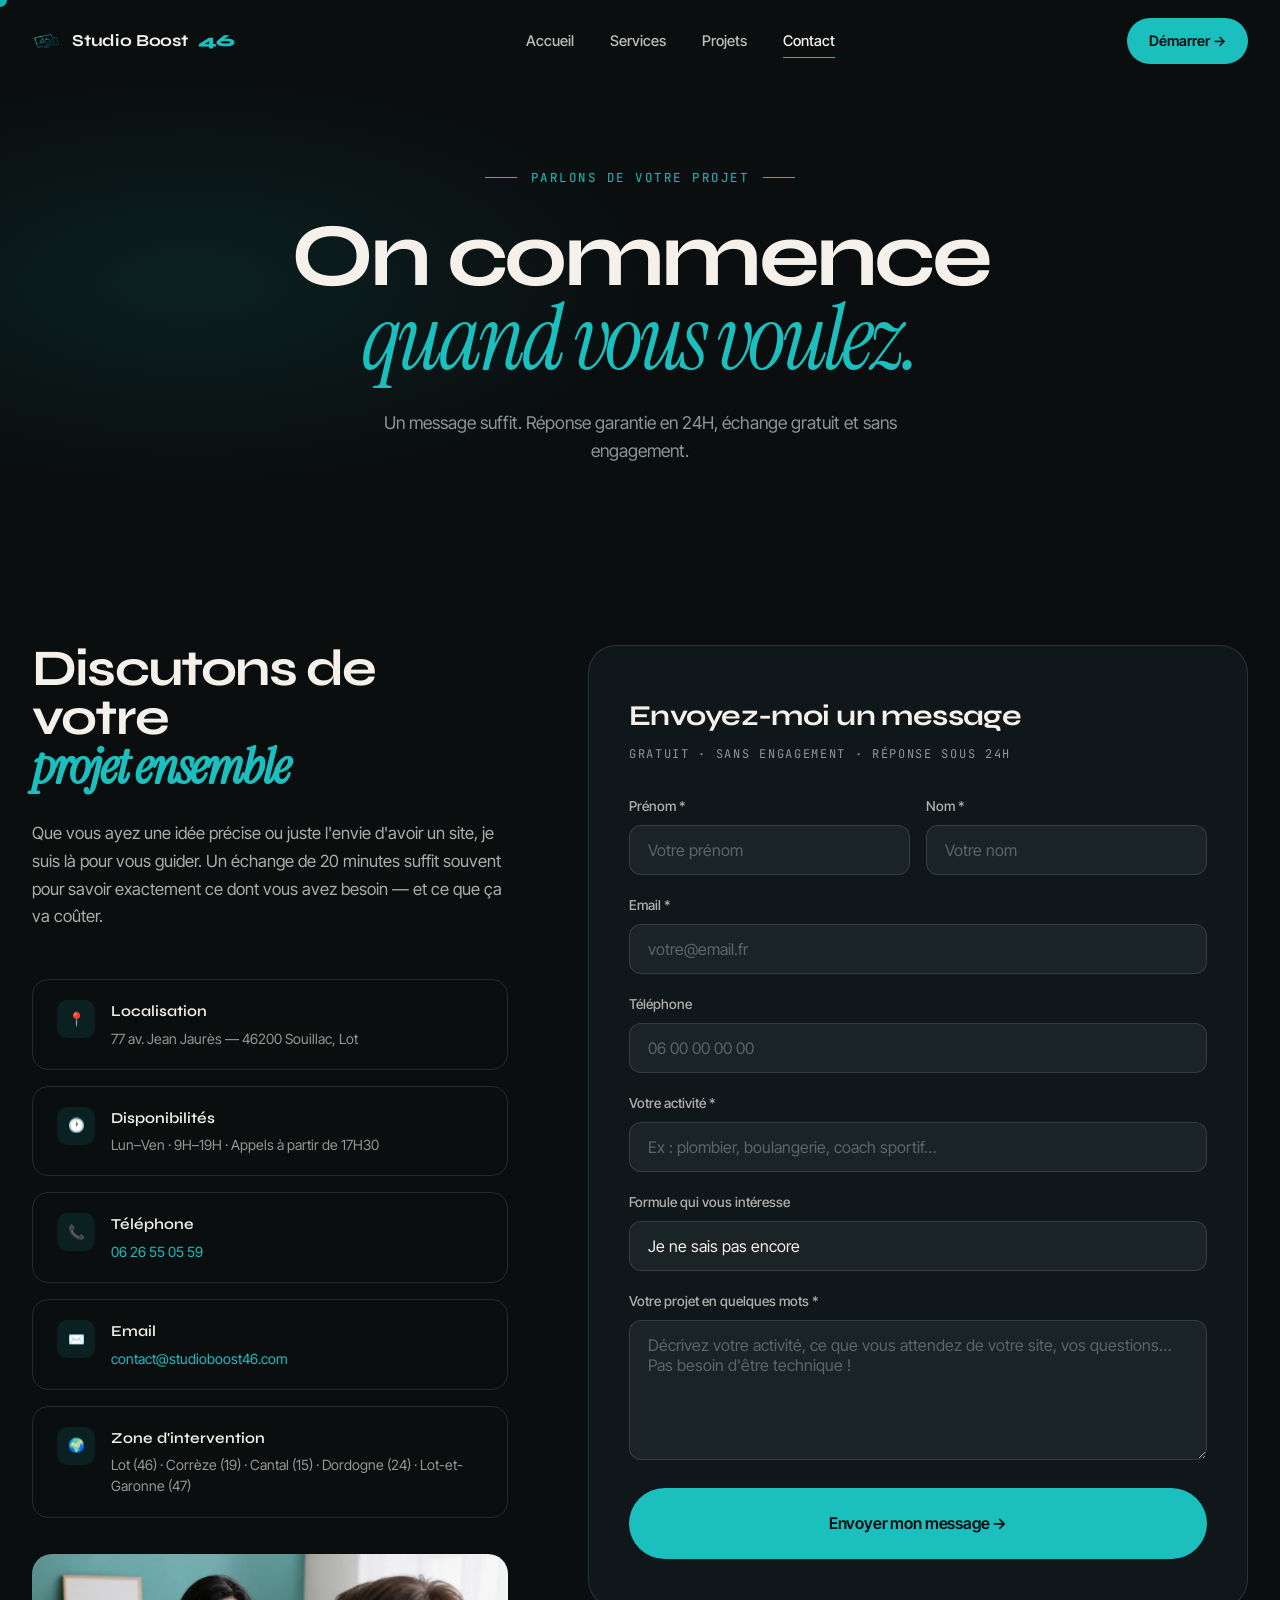
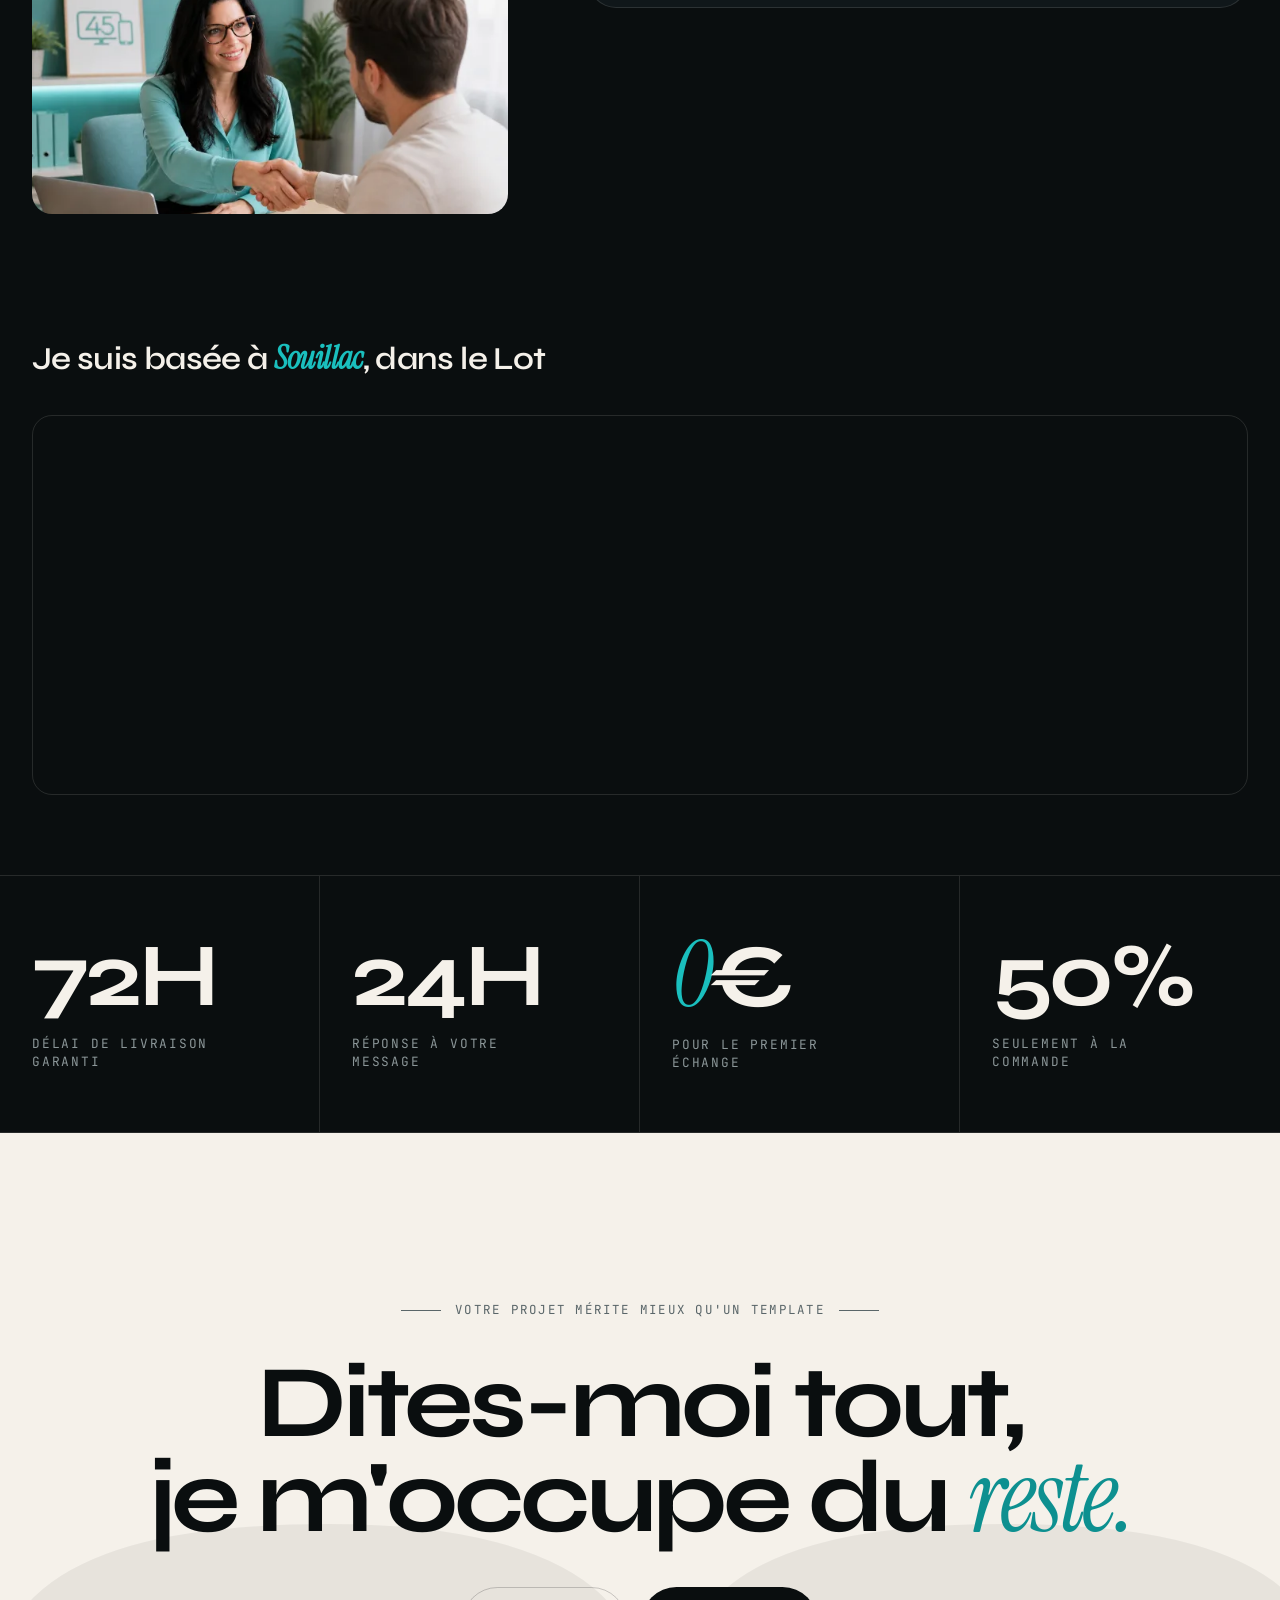
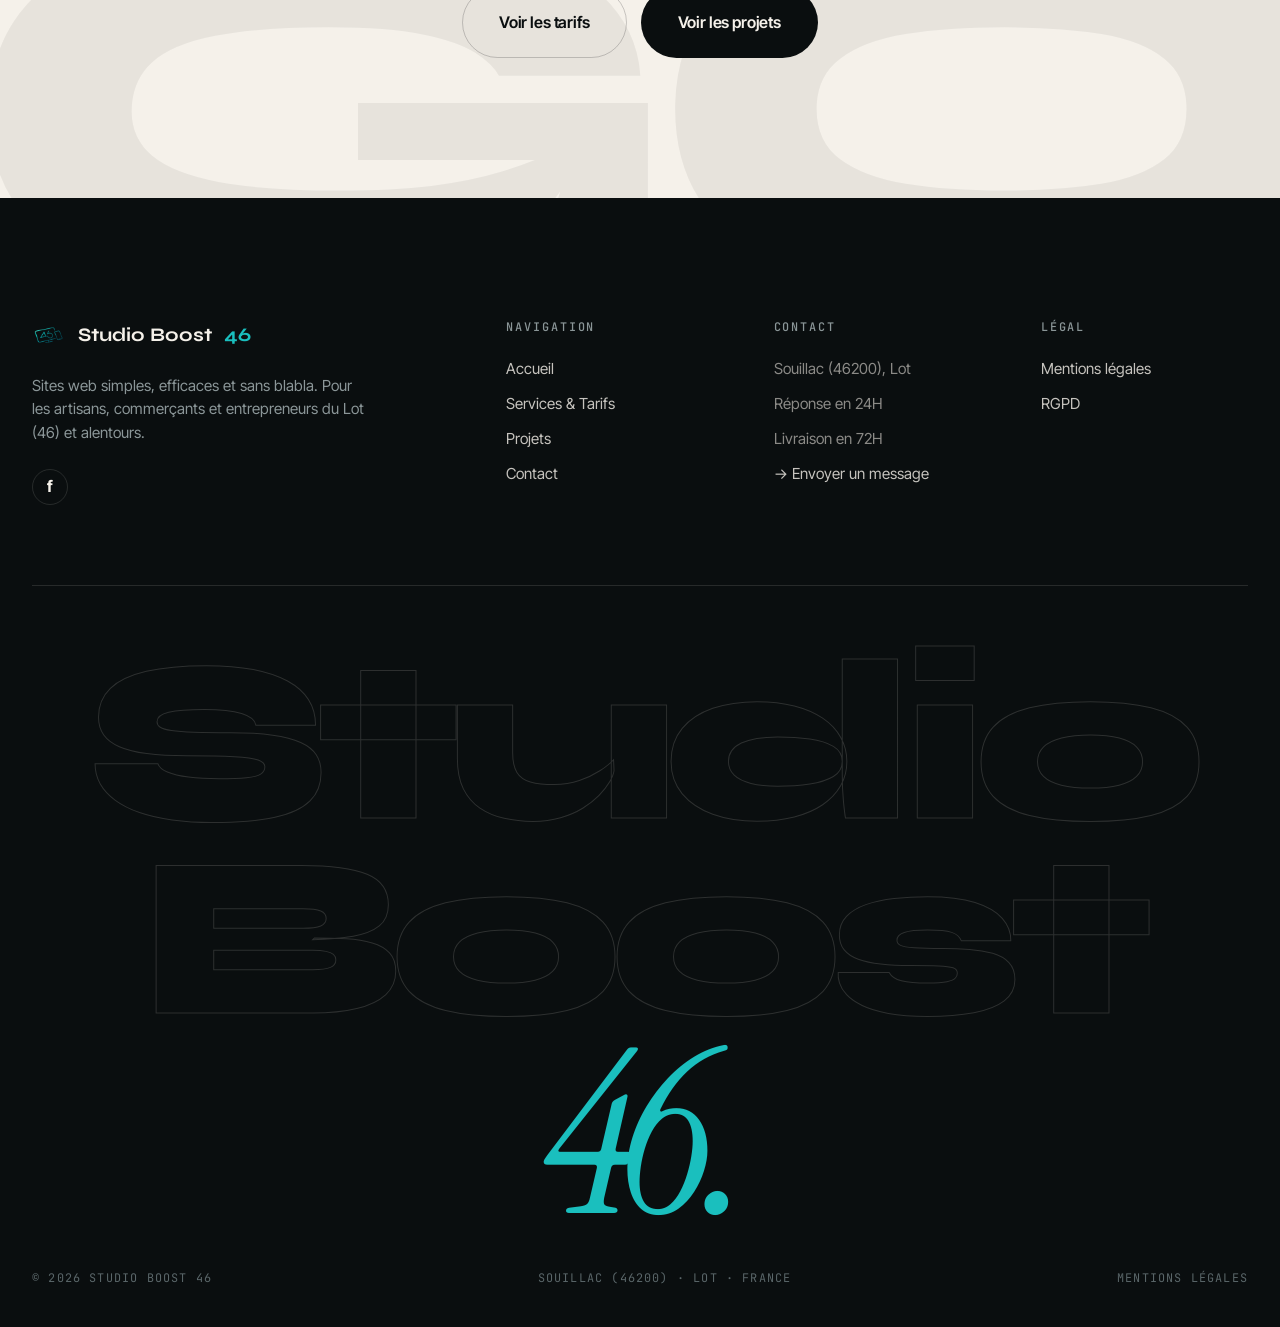
==== contact.html @ 88d9766e "Fix cache CSS : ajout ?v=2 sur toutes les pages Force les navigateurs à recharger le nouveau style.c" ====
<!DOCTYPE html>
<html lang="fr">
<head>
  <meta charset="UTF-8" />
  <meta name="viewport" content="width=device-width, initial-scale=1.0" />
  <meta name="description" content="Contactez Studio Boost 46 pour votre projet de site internet. Basée à Souillac (46), réponse garantie en 24H. Devis gratuit et sans engagement." />
  <title>Contact — Studio Boost 46 | Souillac, Lot</title>
  <link rel="stylesheet" href="style.css?v=2" />
  <link rel="preconnect" href="https://fonts.googleapis.com">
  <link rel="preconnect" href="https://fonts.gstatic.com" crossorigin>
  <link rel="preload" as="style" href="https://fonts.googleapis.com/css2?family=Syne:wght@600;700;800&family=Inter+Tight:wght@400;500;600&family=Instrument+Serif:ital@0;1&family=JetBrains+Mono:wght@400;500&display=swap" onload="this.rel='stylesheet'">
  <noscript><link rel="stylesheet" href="https://fonts.googleapis.com/css2?family=Syne:wght@600;700;800&family=Inter+Tight:wght@400;500;600&family=Instrument+Serif:ital@0;1&family=JetBrains+Mono:wght@400;500&display=swap"></noscript>
  <link rel="icon" href="data:image/svg+xml,<svg xmlns='http://www.w3.org/2000/svg' viewBox='0 0 100 100'><text y='.9em' font-size='90'>⚡</text></svg>" />
</head>
<body>

<div class="cursor" id="cursor"></div>

<!-- NAV -->
<nav class="nav is-scrolled" id="nav">
  <div class="container nav__inner">
    <a href="index.html" class="nav__logo">
      <img src="images/logo.webp" alt="Studio Boost 46" />
      Studio Boost <strong>46</strong>
    </a>
    <ul class="nav__links">
      <li><a href="index.html">Accueil</a></li>
      <li><a href="services.html">Services</a></li>
      <li><a href="projets.html">Projets</a></li>
      <li><a href="contact.html" class="active">Contact</a></li>
    </ul>
    <a href="contact.html" class="nav__cta">Démarrer →</a>
    <button class="nav__burger" aria-label="Ouvrir le menu"><span></span><span></span><span></span></button>
  </div>
</nav>
<nav class="nav__mobile">
  <a href="index.html">Accueil</a>
  <a href="services.html">Services</a>
  <a href="projets.html">Projets</a>
  <a href="contact.html" class="active">Contact</a>
  <a href="contact.html" class="btn btn--primary">Démarrer mon projet →</a>
</nav>

<!-- PAGE HERO -->
<section class="page-hero">
  <div class="page-hero__inner">
    <span class="page-hero__tag">Parlons de votre projet</span>
    <h1>On commence<br><em>quand vous voulez.</em></h1>
    <p>Un message suffit. Réponse garantie en 24H, échange gratuit et sans engagement.</p>
  </div>
</section>

<!-- CONTACT SECTION -->
<section class="contact-section">
  <div class="container">
    <div class="contact-grid">

      <!-- Informations -->
      <div class="contact-info reveal">
        <h2>Discutons de votre<br><em>projet ensemble</em></h2>
        <p class="lead">Que vous ayez une idée précise ou juste l'envie d'avoir un site, je suis là pour vous guider. Un échange de 20 minutes suffit souvent pour savoir exactement ce dont vous avez besoin — et ce que ça va coûter.</p>

        <div class="contact-details">
          <div class="contact-detail">
            <div class="contact-detail-icon">📍</div>
            <div>
              <h4>Localisation</h4>
              <p>77 av. Jean Jaurès — 46200 Souillac, Lot</p>
            </div>
          </div>
          <div class="contact-detail">
            <div class="contact-detail-icon">🕐</div>
            <div>
              <h4>Disponibilités</h4>
              <p>Lun–Ven · 9H–19H · Appels à partir de 17H30</p>
            </div>
          </div>
          <div class="contact-detail">
            <div class="contact-detail-icon">📞</div>
            <div>
              <h4>Téléphone</h4>
              <p><a href="tel:+33626550559">06 26 55 05 59</a></p>
            </div>
          </div>
          <div class="contact-detail">
            <div class="contact-detail-icon">✉️</div>
            <div>
              <h4>Email</h4>
              <p><a href="mailto:contact@studioboost46.com">contact@studioboost46.com</a></p>
            </div>
          </div>
          <div class="contact-detail">
            <div class="contact-detail-icon">🌍</div>
            <div>
              <h4>Zone d'intervention</h4>
              <p>Lot (46) · Corrèze (19) · Cantal (15) · Dordogne (24) · Lot-et-Garonne (47)</p>
            </div>
          </div>
        </div>

        <div class="contact-img">
          <img src="images/client.webp" alt="Barbara Benoît — Studio Boost 46" loading="lazy" width="600" height="260" />
        </div>
      </div>

      <!-- Formulaire -->
      <div class="reveal reveal-d2">
        <div class="contact-form-card">
          <h3>Envoyez-moi un message</h3>
          <p class="sub">Gratuit · Sans engagement · Réponse sous 24H</p>

          <form class="contact-form" novalidate>
            <div class="form-row">
              <div class="form-group">
                <label for="prenom">Prénom *</label>
                <input type="text" id="prenom" name="prenom" placeholder="Votre prénom" required />
              </div>
              <div class="form-group">
                <label for="nom">Nom *</label>
                <input type="text" id="nom" name="nom" placeholder="Votre nom" required />
              </div>
            </div>

            <div class="form-group">
              <label for="email">Email *</label>
              <input type="email" id="email" name="email" placeholder="votre@email.fr" required />
            </div>

            <div class="form-group">
              <label for="telephone">Téléphone</label>
              <input type="tel" id="telephone" name="telephone" placeholder="06 00 00 00 00" />
            </div>

            <div class="form-group">
              <label for="activite">Votre activité *</label>
              <input type="text" id="activite" name="activite" placeholder="Ex : plombier, boulangerie, coach sportif…" required />
            </div>

            <div class="form-group">
              <label for="formule">Formule qui vous intéresse</label>
              <select id="formule" name="formule">
                <option value="">Je ne sais pas encore</option>
                <option value="essentiel">Formule Essentiel — 290€ (1 page)</option>
                <option value="pro">Formule Pro — 590€ (4-5 pages)</option>
                <option value="pro-plus">Formule Pro+ — 890€ (Pro + blog ou boutique)</option>
                <option value="conseil">J'ai besoin de conseils pour choisir</option>
              </select>
            </div>

            <div class="form-group">
              <label for="message">Votre projet en quelques mots *</label>
              <textarea id="message" name="message" placeholder="Décrivez votre activité, ce que vous attendez de votre site, vos questions… Pas besoin d'être technique !" required></textarea>
            </div>

            <button type="submit" class="btn btn--primary btn--lg form-submit">Envoyer mon message →</button>
            <div class="form-success">✅ Message bien reçu ! Je vous réponds dans les 24H. À très vite !</div>
          </form>
        </div>
      </div>

    </div>
  </div>
</section>

<!-- MAP -->
<section class="map-section">
  <div class="container">
    <h3 class="reveal">Je suis basée à <em>Souillac</em>, dans le Lot</h3>
    <div class="map-wrap reveal reveal-d2">
      <iframe
        src="https://maps.google.com/maps?q=Souillac,46200,Lot,France&output=embed&z=13"
        title="Studio Boost 46 — Souillac, Lot"
        allowfullscreen
        loading="lazy"
        referrerpolicy="no-referrer-when-downgrade">
      </iframe>
    </div>
  </div>
</section>

<!-- STATS RASSURANCE -->
<div class="stats reveal">
  <div class="stat">
    <div class="stat__num">72<span class="unit">H</span></div>
    <div class="stat__label">Délai de livraison garanti</div>
  </div>
  <div class="stat">
    <div class="stat__num">24<span class="unit">H</span></div>
    <div class="stat__label">Réponse à votre message</div>
  </div>
  <div class="stat">
    <div class="stat__num"><em>0</em><span class="unit">€</span></div>
    <div class="stat__label">Pour le premier échange</div>
  </div>
  <div class="stat">
    <div class="stat__num">50<span class="unit">%</span></div>
    <div class="stat__label">Seulement à la commande</div>
  </div>
</div>

<!-- CTA -->
<section class="cta-banner">
  <div class="cta-banner__bgtext">GO</div>
  <div class="container cta-banner__inner">
    <span class="cta-banner__tag reveal">Votre projet mérite mieux qu'un template</span>
    <h2 class="reveal reveal-d2">Dites-moi tout,<br>je m'occupe du <em>reste.</em></h2>
    <div class="cta-banner__actions reveal reveal-d3">
      <a href="services.html" class="btn btn--ghost-ink btn--lg">Voir les tarifs</a>
      <a href="projets.html" class="btn btn--ink btn--lg">Voir les projets</a>
    </div>
  </div>
</section>

<!-- FOOTER -->
<footer class="footer">
  <div class="container">
    <div class="footer__grid">
      <div class="footer__brand">
        <div class="logo"><img src="images/logo.webp" alt="">Studio Boost <strong>46</strong></div>
        <p>Sites web simples, efficaces et sans blabla. Pour les artisans, commerçants et entrepreneurs du Lot (46) et alentours.</p>
        <div class="footer__social">
          <a href="https://www.facebook.com/share/1CuA4sLjBP/?mibextid=wwXIfr" aria-label="Facebook" target="_blank" rel="noopener">f</a>
        </div>
      </div>
      <div class="footer__col">
        <h5>Navigation</h5>
        <ul>
          <li><a href="index.html">Accueil</a></li>
          <li><a href="services.html">Services &amp; Tarifs</a></li>
          <li><a href="projets.html">Projets</a></li>
          <li><a href="contact.html">Contact</a></li>
        </ul>
      </div>
      <div class="footer__col">
        <h5>Contact</h5>
        <ul>
          <li>Souillac (46200), Lot</li>
          <li>Réponse en 24H</li>
          <li>Livraison en 72H</li>
          <li><a href="contact.html">→ Envoyer un message</a></li>
        </ul>
      </div>
      <div class="footer__col">
        <h5>Légal</h5>
        <ul>
          <li><a href="mentions-legales.html">Mentions légales</a></li>
          <li><a href="mentions-legales.html">RGPD</a></li>
        </ul>
      </div>
    </div>
    <div class="footer__giant">Studio Boost <em>46.</em></div>
    <div class="footer__bottom">
      <span>© 2026 Studio Boost 46</span>
      <span>Souillac (46200) · Lot · France</span>
      <span><a href="mentions-legales.html">Mentions légales</a></span>
    </div>
  </div>
</footer>

<script src="script.js"></script>
</body>
</html>
---- style.css ----
/* ================================================
   STUDIO BOOST 46 — Design System 2026
   ================================================ */

:root {
  --ink:        #0A0E0F;
  --ink-2:      #10171A;
  --ink-3:      #1A2326;
  --cream:      #F5F1EA;
  --cream-2:    #EDE6D8;
  --line:       #22302F;
  --line-light: rgba(245,241,234,.12);
  --teal:       #1ABFBE;
  --teal-light: #5BE5E3;
  --teal-dark:  #0D9090;
  --muted:      #8B9698;
  --muted-2:    #5A6669;
  --font-display: 'Syne', sans-serif;
  --font-body:    'Inter Tight', sans-serif;
  --font-serif:   'Instrument Serif', serif;
  --font-mono:    'JetBrains Mono', monospace;
  --ease:     cubic-bezier(.4,0,.2,1);
  --ease-out: cubic-bezier(.2,.7,.2,1);
}

/* ===== RESET ===== */
*, *::before, *::after { box-sizing: border-box; margin: 0; padding: 0; }
html { scroll-behavior: smooth; }
html, body {
  background: var(--ink);
  color: var(--cream);
  font-family: var(--font-body);
  -webkit-font-smoothing: antialiased;
  overflow-x: hidden;
}
body { font-size: 16px; line-height: 1.55; }
img { display: block; max-width: 100%; }
a { color: inherit; text-decoration: none; }
button { background: none; border: 0; font: inherit; color: inherit; cursor: pointer; }
::selection { background: var(--teal); color: var(--ink); }

/* ===== CONTAINER ===== */
.container { width: 100%; max-width: 1480px; margin: 0 auto; padding: 0 32px; }

/* ===== CUSTOM CURSOR ===== */
.cursor {
  position: fixed; top: 0; left: 0;
  width: 14px; height: 14px; border-radius: 50%;
  background: var(--teal); pointer-events: none; z-index: 9999;
  mix-blend-mode: difference; transform: translate(-50%,-50%);
  transition: width .3s var(--ease), height .3s var(--ease);
}
.cursor.is-hover { width: 64px; height: 64px; }
@media (max-width: 900px) { .cursor { display: none; } }

/* ===== NAV ===== */
.nav {
  position: fixed; inset: 0 0 auto 0; z-index: 50; padding: 18px 0;
  transition: background .4s var(--ease), border-color .4s var(--ease);
  border-bottom: 1px solid transparent;
}
.nav.is-scrolled {
  background: rgba(10,14,15,.88);
  backdrop-filter: blur(20px) saturate(1.2);
  -webkit-backdrop-filter: blur(20px) saturate(1.2);
  border-color: var(--line-light);
}
.nav__inner { display: flex; align-items: center; justify-content: space-between; gap: 24px; }
.nav__logo { display: flex; align-items: center; gap: 10px; font-family: var(--font-display); font-weight: 700; font-size: 1.05rem; letter-spacing: -.01em; }
.nav__logo img { width: 30px; height: 30px; border-radius: 8px; }
.nav__logo strong { color: var(--teal); font-weight: 800; }
.nav__links { display: flex; gap: 36px; list-style: none; font-size: .92rem; font-weight: 500; }
.nav__links a { color: var(--cream); opacity: .78; position: relative; padding: 6px 0; transition: opacity .3s var(--ease); }
.nav__links a::after { content: ""; position: absolute; left: 0; right: 0; bottom: -2px; height: 1px; background: var(--teal); transform: scaleX(0); transform-origin: left; transition: transform .4s var(--ease); }
.nav__links a:hover, .nav__links a.active { opacity: 1; }
.nav__links a:hover::after, .nav__links a.active::after { transform: scaleX(1); }
.nav__cta { display: inline-flex; align-items: center; gap: 8px; padding: 12px 22px; border-radius: 100px; background: var(--teal); color: var(--ink); font-weight: 600; font-size: .9rem; transition: transform .35s var(--ease-out), background .3s var(--ease); }
.nav__cta:hover { transform: translateY(-2px); background: var(--teal-light); }
.nav__burger { display: none; flex-direction: column; gap: 5px; padding: 4px; cursor: pointer; }
.nav__burger span { display: block; width: 24px; height: 2px; background: var(--cream); border-radius: 2px; transition: all .3s var(--ease); }
.nav__burger.open span:nth-child(1) { transform: translateY(7px) rotate(45deg); }
.nav__burger.open span:nth-child(2) { opacity: 0; }
.nav__burger.open span:nth-child(3) { transform: translateY(-7px) rotate(-45deg); }

/* Mobile nav */
.nav__mobile {
  display: none; position: fixed; inset: 0; z-index: 40;
  background: var(--ink-2); flex-direction: column; align-items: center; justify-content: center;
  gap: 32px; font-family: var(--font-display); font-size: 1.8rem; font-weight: 700;
  opacity: 0; pointer-events: none; transition: opacity .4s var(--ease);
}
.nav__mobile.open { display: flex; opacity: 1; pointer-events: all; }
.nav__mobile a { color: var(--cream); transition: color .3s var(--ease); }
.nav__mobile a:hover, .nav__mobile a.active { color: var(--teal); }
.nav__mobile .btn { font-size: 1rem; }

@media (max-width: 900px) {
  .nav__links { display: none; }
  .nav__cta { display: none; }
  .nav__burger { display: flex; }
}

/* ===== BUTTONS ===== */
.btn {
  display: inline-flex; align-items: center; gap: 10px;
  padding: 18px 28px; border-radius: 100px; font-weight: 600; font-size: .95rem;
  letter-spacing: -.01em; transition: transform .35s var(--ease-out), background .3s var(--ease), color .3s var(--ease);
  cursor: pointer; border: 1px solid transparent; white-space: nowrap; font-family: var(--font-body);
}
.btn--primary { background: var(--teal); color: var(--ink); }
.btn--primary:hover { background: var(--teal-light); transform: translateY(-2px); }
.btn--ghost { background: transparent; color: var(--cream); border-color: var(--line-light); }
.btn--ghost:hover { background: var(--cream); color: var(--ink); border-color: var(--cream); }
.btn--ghost-ink { background: transparent; color: var(--ink); border-color: rgba(10,14,15,.2); }
.btn--ghost-ink:hover { background: var(--ink); color: var(--cream); }
.btn--ink { background: var(--ink); color: var(--cream); }
.btn--ink:hover { background: var(--ink-3); transform: translateY(-2px); }
.btn--lg { padding: 22px 36px; font-size: 1rem; }

/* ===== HERO (index) ===== */
.hero {
  position: relative; min-height: 100vh; padding: 140px 0 60px; overflow: hidden;
  background: radial-gradient(ellipse 80% 60% at 20% 30%, rgba(26,191,190,.15), transparent 60%),
              radial-gradient(ellipse 60% 50% at 90% 80%, rgba(26,191,190,.06), transparent 70%), var(--ink);
}
.hero__inner { display: grid; grid-template-columns: 1.4fr 1fr; gap: 80px; align-items: end; min-height: calc(100vh - 200px); }
.hero__eyebrow { display: flex; align-items: center; gap: 14px; font-family: var(--font-mono); font-size: .78rem; text-transform: uppercase; letter-spacing: .18em; color: var(--muted); margin-bottom: 42px; }
.hero__eyebrow .live { display: inline-flex; align-items: center; gap: 8px; }
.live-dot { width: 7px; height: 7px; border-radius: 50%; background: var(--teal); box-shadow: 0 0 0 0 rgba(26,191,190,.7); animation: pulse 1.6s infinite; }
@keyframes pulse { 0% { box-shadow: 0 0 0 0 rgba(26,191,190,.7); } 70% { box-shadow: 0 0 0 10px rgba(26,191,190,0); } 100% { box-shadow: 0 0 0 0 rgba(26,191,190,0); } }
.hero__title { font-family: var(--font-display); font-weight: 700; font-size: clamp(3.5rem, 9vw, 9rem); line-height: .9; letter-spacing: -.04em; color: var(--cream); }
.hero__title .l { display: block; overflow: hidden; padding: .1em 0 .18em; margin: -.1em 0 -.18em; }
.hero__title .l span { display: inline-block; transform: translateY(130%); animation: rise 1.1s var(--ease-out) forwards; }
.hero__title .l:nth-child(2) span { animation-delay: .12s; }
.hero__title .l:nth-child(3) span { animation-delay: .24s; }
@keyframes rise { to { transform: translateY(0); } }
.hero__title em { font-style: italic; font-family: var(--font-serif); font-weight: 400; color: var(--teal); position: relative; }
.hero__title em::after { content: ""; position: absolute; left: 0; right: -.1em; bottom: .05em; height: .06em; background: var(--teal); transform-origin: left; animation: underline 1s var(--ease-out) .7s both; transform: scaleX(0); }
@keyframes underline { to { transform: scaleX(1); } }
.hero__sub { margin-top: 48px; display: grid; grid-template-columns: 1fr auto; gap: 60px; align-items: end; border-top: 1px solid var(--line-light); padding-top: 32px; }
.hero__desc { max-width: 440px; font-size: 1.05rem; line-height: 1.55; color: var(--cream); opacity: .78; }
.hero__desc strong { opacity: 1; font-weight: 600; }
.hero__actions { display: flex; gap: 14px; flex-wrap: wrap; }

.hero__right { position: relative; align-self: stretch; }
.hero__portrait { position: relative; aspect-ratio: 4/5; border-radius: 24px; overflow: hidden; background: var(--ink-3); animation: rise2 1.3s var(--ease-out) .3s both; transform: translateY(60px); opacity: 0; }
@keyframes rise2 { to { transform: translateY(0); opacity: 1; } }
.hero__portrait img { width: 100%; height: 100%; object-fit: cover; object-position: center top; }
.hero__portrait::after { content: ""; position: absolute; inset: 0; background: linear-gradient(180deg, transparent 60%, rgba(10,14,15,.6) 100%); }

.h72 { position: absolute; left: -44px; bottom: 80px; background: var(--teal); color: var(--ink); padding: 18px 24px; border-radius: 18px; display: flex; flex-direction: column; gap: 2px; box-shadow: 0 24px 60px rgba(26,191,190,.25); z-index: 2; animation: tick-in .8s var(--ease-out) 1.2s both; transform: translateY(20px) scale(.9); opacity: 0; }
@keyframes tick-in { to { transform: translateY(0) scale(1); opacity: 1; } }
.h72__label { font-family: var(--font-mono); font-size: .7rem; letter-spacing: .16em; text-transform: uppercase; opacity: .7; }
.h72__time { font-family: var(--font-display); font-weight: 800; font-size: 2.2rem; line-height: 1; letter-spacing: -.03em; font-variant-numeric: tabular-nums; }
.h72__time .sep { opacity: .5; font-weight: 600; animation: blink 1s infinite; }
@keyframes blink { 50% { opacity: .15; } }
.h72__sub { font-size: .72rem; text-transform: uppercase; letter-spacing: .14em; font-weight: 600; margin-top: 2px; }

.geo-pill { position: absolute; right: -12px; top: 60px; background: rgba(245,241,234,.06); backdrop-filter: blur(20px); border: 1px solid var(--line-light); padding: 10px 16px; border-radius: 100px; display: inline-flex; align-items: center; gap: 10px; font-family: var(--font-mono); font-size: .72rem; letter-spacing: .1em; text-transform: uppercase; z-index: 2; animation: rise2 .8s var(--ease-out) 1.5s both; opacity: 0; transform: translateY(20px); }
.geo-pill .dot { width: 6px; height: 6px; border-radius: 50%; background: var(--teal); box-shadow: 0 0 12px var(--teal); }

.hero__meta { position: absolute; left: 32px; right: 32px; bottom: 32px; display: flex; justify-content: space-between; align-items: end; font-family: var(--font-mono); font-size: .72rem; text-transform: uppercase; letter-spacing: .16em; color: var(--muted-2); }
.hero__meta .scroll-link { display: inline-flex; align-items: center; gap: 10px; }
.scroll-arrow { width: 18px; height: 18px; border-radius: 50%; border: 1px solid var(--muted-2); display: inline-grid; place-items: center; font-size: .8rem; }

/* ===== PAGE HERO (inner pages) ===== */
.page-hero {
  padding: 160px 0 100px; text-align: center; position: relative; overflow: hidden;
  background: radial-gradient(ellipse 60% 60% at 15% 50%, rgba(26,191,190,.1), transparent 60%), var(--ink);
}
.page-hero__inner { max-width: 860px; margin: 0 auto; padding: 0 32px; }
.page-hero__tag { font-family: var(--font-mono); font-size: .78rem; text-transform: uppercase; letter-spacing: .2em; color: var(--teal); display: inline-flex; align-items: center; gap: 14px; margin-bottom: 28px; }
.page-hero__tag::before, .page-hero__tag::after { content: ""; width: 32px; height: 1px; background: currentColor; display: inline-block; }
.page-hero h1 { font-family: var(--font-display); font-weight: 700; font-size: clamp(3rem, 7vw, 7rem); line-height: .92; letter-spacing: -.04em; color: var(--cream); margin-bottom: 28px; }
.page-hero h1 em { font-style: italic; font-family: var(--font-serif); font-weight: 400; color: var(--teal); }
.page-hero p { font-size: 1.1rem; color: var(--muted); line-height: 1.6; max-width: 580px; margin: 0 auto; }

/* ===== MARQUEE ===== */
.marquee { padding: 34px 0; border-block: 1px solid var(--line-light); background: var(--ink); overflow: hidden; }
.marquee__track { display: flex; gap: 60px; white-space: nowrap; animation: scroll-m 38s linear infinite; font-family: var(--font-display); font-weight: 600; font-size: clamp(2rem, 5vw, 4rem); letter-spacing: -.03em; color: var(--cream); align-items: center; }
.marquee__track span { display: inline-flex; align-items: center; gap: 60px; }
.marquee__track em { font-family: var(--font-serif); font-style: italic; color: var(--teal); font-weight: 400; }
.marquee__dot { width: 14px; height: 14px; border-radius: 50%; background: var(--teal); flex-shrink: 0; }
@keyframes scroll-m { to { transform: translateX(-50%); } }
.marquee--reverse .marquee__track { animation-direction: reverse; animation-duration: 54s; }
.marquee--small .marquee__track { font-size: clamp(1rem, 2vw, 1.4rem); font-family: var(--font-mono); font-weight: 500; text-transform: uppercase; letter-spacing: .2em; color: var(--muted); }
.marquee--small .marquee__track em { color: var(--teal); font-family: var(--font-mono); font-style: normal; }

/* ===== SECTION SCAFFOLD ===== */
section { position: relative; }
.section { padding: 140px 0; }
.section--cream { background: var(--cream); color: var(--ink); }
.section__header { display: grid; grid-template-columns: 1fr 2fr; gap: 80px; margin-bottom: 90px; align-items: end; }
.section__eyebrow { font-family: var(--font-mono); font-size: .72rem; text-transform: uppercase; letter-spacing: .2em; color: var(--muted); display: flex; align-items: center; gap: 14px; }
.section__eyebrow::before { content: ""; width: 32px; height: 1px; background: currentColor; display: inline-block; }
.section--cream .section__eyebrow { color: var(--muted-2); }
.section__title { font-family: var(--font-display); font-weight: 700; font-size: clamp(2.6rem, 5.6vw, 5.4rem); line-height: .95; letter-spacing: -.035em; }
.section__title em { font-style: italic; font-family: var(--font-serif); font-weight: 400; color: var(--teal); }
.section--cream .section__title em { color: var(--teal-dark); }

/* ===== PAIN ===== */
.pain__list { border-top: 1px solid var(--line-light); }
.pain__item { display: grid; grid-template-columns: 80px 1fr 1.4fr 1fr; gap: 50px; align-items: center; padding: 42px 0; border-bottom: 1px solid var(--line-light); transition: background .4s var(--ease); }
.pain__item:hover { background: rgba(245,241,234,.02); }
.pain__num { font-family: var(--font-mono); font-size: .85rem; color: var(--muted); letter-spacing: .1em; }
.pain__title { font-family: var(--font-display); font-weight: 600; font-size: clamp(1.4rem, 2.2vw, 2rem); line-height: 1.1; letter-spacing: -.02em; }
.pain__desc { color: var(--muted); font-size: .98rem; line-height: 1.55; max-width: 480px; }
.pain__solution { display: inline-flex; align-items: center; gap: 10px; padding: 10px 16px; border-radius: 100px; background: rgba(26,191,190,.08); border: 1px solid rgba(26,191,190,.2); color: var(--teal); font-size: .84rem; font-weight: 500; width: fit-content; }
.pain__solution::before { content: "→"; font-weight: 600; }

/* ===== PRICING ===== */
.pricing { display: grid; grid-template-columns: repeat(3,1fr); gap: 24px; }
.pcard { background: var(--cream); color: var(--ink); border-radius: 32px; padding: 48px 38px 38px; position: relative; display: flex; flex-direction: column; gap: 22px; overflow: hidden; transition: transform .5s var(--ease-out); }
.pcard:hover { transform: translateY(-6px); }
.pcard--star { background: var(--ink); color: var(--cream); outline: 2px solid var(--teal); outline-offset: -2px; }
.pcard--star .pcard__name { color: var(--teal); }
.pcard__badge { position: absolute; top: 20px; right: 20px; font-family: var(--font-mono); font-size: .7rem; letter-spacing: .14em; text-transform: uppercase; padding: 6px 12px; border-radius: 100px; background: var(--teal); color: var(--ink); font-weight: 600; }
.pcard__name { font-family: var(--font-display); font-weight: 600; font-size: 1.05rem; color: var(--teal-dark); letter-spacing: .04em; text-transform: uppercase; }
.pcard__desc { color: var(--muted-2); font-size: .96rem; line-height: 1.5; min-height: 54px; }
.pcard--star .pcard__desc { color: rgba(245,241,234,.6); }
.pcard__price { display: flex; align-items: baseline; gap: 6px; border-top: 1px dashed currentColor; border-bottom: 1px dashed currentColor; padding: 24px 0; margin: 4px 0; border-color: rgba(0,0,0,.12); }
.pcard--star .pcard__price { border-color: var(--line-light); }
.pcard__price strong { font-family: var(--font-display); font-weight: 700; font-size: 5rem; line-height: 1; letter-spacing: -.05em; }
.pcard__price small { font-size: 1.6rem; font-weight: 600; opacity: .7; }
.pcard__price .from { font-family: var(--font-mono); font-size: .7rem; text-transform: uppercase; letter-spacing: .14em; opacity: .55; margin-left: auto; align-self: center; }
.pcard__features { list-style: none; display: flex; flex-direction: column; gap: 14px; flex: 1; }
.pcard__features li { display: flex; align-items: flex-start; gap: 12px; font-size: .95rem; line-height: 1.4; }
.pcard__features li::before { content: ""; width: 18px; height: 18px; border-radius: 50%; background: var(--teal); flex-shrink: 0; margin-top: 2px; background-image: url("data:image/svg+xml;utf8,<svg xmlns='http://www.w3.org/2000/svg' viewBox='0 0 24 24' fill='none' stroke='%230A0E0F' stroke-width='4'><path d='M4 12l5 5L20 6'/></svg>"); background-size: 60%; background-position: center; background-repeat: no-repeat; }
.pcard--star .pcard__features li::before { background-color: var(--teal-light); }
.pcard__cta { display: inline-flex; align-items: center; justify-content: center; gap: 8px; padding: 16px 22px; border-radius: 100px; background: var(--ink); color: var(--cream); font-weight: 600; font-size: .92rem; transition: transform .35s var(--ease-out); font-family: var(--font-body); }
.pcard__cta:hover { transform: translateY(-2px); }
.pcard--star .pcard__cta { background: var(--teal); color: var(--ink); }
.pricing__foot { text-align: center; margin-top: 42px; font-family: var(--font-mono); font-size: .82rem; letter-spacing: .06em; color: var(--muted-2); text-transform: uppercase; }
.pricing__foot strong { color: var(--teal-dark); font-weight: 600; }

/* ===== PROCESS (sticky) ===== */
.process { position: relative; background: var(--ink); color: var(--cream); }
.process__inner { display: grid; grid-template-columns: 1fr 1fr; gap: 80px; }
.process__sticky { position: sticky; top: 140px; align-self: start; height: fit-content; }
.process__count { font-family: var(--font-display); font-weight: 800; font-size: 14rem; line-height: .85; letter-spacing: -.06em; color: var(--teal); transition: transform .6s var(--ease-out); }
.process__count em { font-family: var(--font-serif); font-style: italic; font-weight: 400; }
.process__label { font-family: var(--font-mono); font-size: .78rem; text-transform: uppercase; letter-spacing: .18em; color: var(--muted); margin-top: 24px; }
.process__steps { display: flex; flex-direction: column; gap: 80px; padding: 60px 0; }
.process__step { padding-top: 40px; border-top: 1px solid var(--line-light); }
.process__step__num { font-family: var(--font-mono); font-size: .78rem; text-transform: uppercase; letter-spacing: .18em; color: var(--teal); margin-bottom: 24px; }
.process__step h3 { font-family: var(--font-display); font-weight: 700; font-size: clamp(2rem, 3.6vw, 3.2rem); line-height: 1; letter-spacing: -.035em; margin-bottom: 24px; }
.process__step p { color: rgba(245,241,234,.7); font-size: 1.05rem; line-height: 1.6; max-width: 520px; }
.process__step .lift { display: flex; align-items: center; gap: 14px; margin-top: 32px; font-family: var(--font-mono); font-size: .74rem; text-transform: uppercase; letter-spacing: .14em; color: var(--muted); }
.process__step .lift::before { content: ""; width: 40px; height: 1px; background: var(--teal); }

/* ===== STATS ===== */
.stats { display: grid; grid-template-columns: repeat(4,1fr); gap: 0; border-top: 1px solid var(--line-light); border-bottom: 1px solid var(--line-light); }
.stat { padding: 60px 32px; border-right: 1px solid var(--line-light); }
.stat:last-child { border-right: 0; }
.stat__num { font-family: var(--font-display); font-weight: 700; font-size: clamp(3.5rem, 7vw, 6rem); line-height: .9; letter-spacing: -.04em; color: var(--cream); }
.stat__num em { font-family: var(--font-serif); font-style: italic; font-weight: 400; color: var(--teal); }
.stat__num .unit { color: var(--cream); }
.stat__label { font-family: var(--font-mono); font-size: .8rem; text-transform: uppercase; letter-spacing: .14em; color: var(--muted); margin-top: 18px; max-width: 200px; line-height: 1.4; }

/* ===== WHY ME ===== */
.why { padding: 140px 0; background: var(--cream); color: var(--ink); }
.why__inner { display: grid; grid-template-columns: 1fr 1.1fr; gap: 90px; align-items: start; }
.why__img { aspect-ratio: 4/5; border-radius: 24px; overflow: hidden; background: #ddd; position: sticky; top: 140px; }
.why__img img { width: 100%; height: 100%; object-fit: cover; }
.why__sig { position: absolute; left: 32px; bottom: 32px; background: var(--ink); color: var(--cream); padding: 16px 22px; border-radius: 14px; display: flex; align-items: center; gap: 14px; font-family: var(--font-serif); font-style: italic; font-size: 1.4rem; }
.why__sig .arrow { color: var(--teal); font-family: var(--font-mono); font-style: normal; font-size: 1rem; }
.why__img-wrap { position: relative; }
.why__content h2 { font-family: var(--font-display); font-weight: 700; font-size: clamp(2.6rem, 5vw, 5rem); line-height: .95; letter-spacing: -.035em; margin-bottom: 36px; }
.why__content h2 em { font-family: var(--font-serif); font-style: italic; font-weight: 400; color: var(--teal-dark); }
.why__lead { font-size: 1.18rem; line-height: 1.6; color: var(--muted-2); margin-bottom: 48px; max-width: 580px; }
.why__lead strong { color: var(--ink); font-weight: 600; }
.why__points { display: grid; gap: 0; border-top: 1px solid rgba(0,0,0,.1); margin-bottom: 48px; }
.why__point { padding: 28px 0; border-bottom: 1px solid rgba(0,0,0,.1); display: grid; grid-template-columns: 48px 1fr auto; gap: 24px; align-items: start; transition: padding-left .4s var(--ease-out); }
.why__point:hover { padding-left: 14px; }
.why__point__num { font-family: var(--font-mono); font-size: .75rem; color: var(--muted-2); letter-spacing: .1em; padding-top: 6px; }
.why__point h4 { font-family: var(--font-display); font-weight: 600; font-size: 1.4rem; letter-spacing: -.01em; margin-bottom: 6px; }
.why__point p { color: var(--muted-2); font-size: .96rem; line-height: 1.5; max-width: 480px; }
.why__point__arrow { font-family: var(--font-mono); font-size: 1.2rem; opacity: 0; transform: translateX(-8px); transition: opacity .3s var(--ease), transform .3s var(--ease); align-self: center; color: var(--teal-dark); }
.why__point:hover .why__point__arrow { opacity: 1; transform: translateX(0); }

/* ===== TESTIMONIALS ===== */
.temo { padding: 140px 0; background: var(--ink); }
.temo__grid { display: grid; grid-template-columns: repeat(3,1fr); gap: 24px; margin-top: 80px; }
.temo__card { background: var(--ink-2); border: 1px solid var(--line-light); border-radius: 24px; padding: 36px 32px; display: flex; flex-direction: column; gap: 20px; transition: transform .4s var(--ease-out), border-color .4s var(--ease); }
.temo__card:hover { transform: translateY(-4px); border-color: rgba(26,191,190,.3); }
.temo__stars { color: var(--teal); font-size: 1rem; letter-spacing: 2px; }
.temo__text { font-family: var(--font-serif); font-style: italic; font-size: 1.05rem; line-height: 1.65; color: rgba(245,241,234,.85); flex: 1; }
.temo__author { display: flex; align-items: center; gap: 14px; }
.temo__avatar { width: 44px; height: 44px; border-radius: 50%; background: linear-gradient(135deg, var(--teal-light), var(--teal-dark)); display: grid; place-items: center; font-family: var(--font-display); font-weight: 700; color: var(--ink); font-size: 1rem; flex-shrink: 0; }
.temo__author-info strong { display: block; font-weight: 600; font-size: .95rem; }
.temo__author-info span { font-family: var(--font-mono); font-size: .72rem; text-transform: uppercase; letter-spacing: .1em; color: var(--muted); }
.temo__footer { text-align: center; margin-top: 60px; }
.temo__google-btn { display: inline-flex; align-items: center; gap: 10px; padding: 14px 24px; border-radius: 100px; border: 1px solid var(--line-light); font-size: .88rem; font-weight: 500; transition: border-color .3s var(--ease), background .3s var(--ease); }
.temo__google-btn:hover { border-color: rgba(26,191,190,.5); background: rgba(26,191,190,.05); }

/* ===== CTA BANNER ===== */
.cta-banner { padding: 160px 0 140px; background: var(--cream); color: var(--ink); position: relative; overflow: hidden; }
.cta-banner__inner { position: relative; z-index: 2; text-align: center; }
.cta-banner__tag { font-family: var(--font-mono); font-size: .78rem; text-transform: uppercase; letter-spacing: .18em; color: var(--muted-2); display: inline-flex; align-items: center; gap: 14px; margin-bottom: 36px; }
.cta-banner__tag::before, .cta-banner__tag::after { content: ""; width: 40px; height: 1px; background: currentColor; }
.cta-banner h2 { font-family: var(--font-display); font-weight: 700; font-size: clamp(3rem, 8vw, 8rem); line-height: .92; letter-spacing: -.04em; margin-bottom: 42px; }
.cta-banner h2 em { font-family: var(--font-serif); font-style: italic; font-weight: 400; color: var(--teal-dark); }
.cta-banner__actions { display: inline-flex; gap: 14px; flex-wrap: wrap; justify-content: center; }
.cta-banner__bgtext { position: absolute; left: 50%; bottom: -100px; transform: translateX(-50%); font-family: var(--font-display); font-weight: 800; font-size: 34rem; line-height: .7; letter-spacing: -.08em; color: rgba(10,14,15,.06); pointer-events: none; z-index: 1; white-space: nowrap; }

/* ===== FOOTER ===== */
.footer { background: var(--ink); color: var(--cream); padding: 120px 0 40px; overflow: hidden; }
.footer__giant { font-family: var(--font-display); font-weight: 800; font-size: clamp(6rem, 18vw, 18rem); line-height: .85; letter-spacing: -.06em; color: transparent; -webkit-text-stroke: 1px rgba(245,241,234,.15); text-align: center; margin-top: 60px; user-select: none; }
.footer__giant em { font-family: var(--font-serif); font-style: italic; font-weight: 400; -webkit-text-stroke: 0; color: var(--teal); }
.footer__grid { display: grid; grid-template-columns: 2fr 1fr 1fr 1fr; gap: 60px; padding-bottom: 80px; border-bottom: 1px solid var(--line-light); }
.footer__brand .logo { display: flex; align-items: center; gap: 12px; font-family: var(--font-display); font-weight: 700; font-size: 1.2rem; margin-bottom: 22px; }
.footer__brand .logo img { width: 34px; height: 34px; border-radius: 8px; }
.footer__brand .logo strong { color: var(--teal); }
.footer__brand p { color: var(--muted); max-width: 340px; font-size: .95rem; line-height: 1.55; }
.footer__social { margin-top: 24px; }
.footer__social a { display: inline-flex; align-items: center; justify-content: center; width: 36px; height: 36px; border-radius: 50%; border: 1px solid var(--line-light); font-weight: 700; font-size: 1rem; transition: border-color .3s, color .3s; }
.footer__social a:hover { border-color: var(--teal); color: var(--teal); }
.footer__col h5 { font-family: var(--font-mono); font-size: .74rem; text-transform: uppercase; letter-spacing: .16em; color: var(--muted); margin-bottom: 22px; font-weight: 500; }
.footer__col ul { list-style: none; display: flex; flex-direction: column; gap: 12px; }
.footer__col li { font-size: .95rem; color: rgba(245,241,234,.55); line-height: 1.5; }
.footer__col a { color: var(--cream); opacity: .8; font-size: .95rem; transition: color .3s, opacity .3s; }
.footer__col a:hover { color: var(--teal); opacity: 1; }
.footer__bottom { padding-top: 32px; display: flex; justify-content: space-between; flex-wrap: wrap; gap: 14px; font-family: var(--font-mono); font-size: .74rem; letter-spacing: .1em; color: var(--muted-2); text-transform: uppercase; }
.footer__bottom a { color: var(--muted-2); transition: color .3s; }
.footer__bottom a:hover { color: var(--teal); }

/* ===== CONTACT PAGE ===== */
.contact-section { padding: 80px 0 120px; }
.contact-grid { display: grid; grid-template-columns: 1fr 1fr; gap: 80px; align-items: start; }
.contact-info h2 { font-family: var(--font-display); font-weight: 700; font-size: clamp(2.4rem, 4vw, 4rem); line-height: .95; letter-spacing: -.035em; margin-bottom: 28px; }
.contact-info h2 em { font-family: var(--font-serif); font-style: italic; color: var(--teal); }
.contact-info .lead { font-size: 1.05rem; line-height: 1.65; color: rgba(245,241,234,.7); margin-bottom: 48px; max-width: 500px; }
.contact-details { display: flex; flex-direction: column; gap: 16px; margin-bottom: 36px; }
.contact-detail { display: flex; align-items: flex-start; gap: 16px; padding: 20px 24px; border: 1px solid var(--line-light); border-radius: 16px; transition: border-color .3s; }
.contact-detail:hover { border-color: rgba(26,191,190,.3); }
.contact-detail-icon { width: 38px; height: 38px; border-radius: 10px; background: rgba(26,191,190,.1); display: grid; place-items: center; font-family: var(--font-mono); font-size: .85rem; color: var(--teal); flex-shrink: 0; }
.contact-detail h4 { font-family: var(--font-display); font-weight: 600; font-size: .95rem; margin-bottom: 4px; }
.contact-detail p { font-size: .88rem; color: rgba(245,241,234,.6); line-height: 1.5; }
.contact-detail p a { color: var(--teal); }
.contact-img { border-radius: 20px; overflow: hidden; }
.contact-img img { width: 100%; height: 260px; object-fit: cover; object-position: center top; }

.contact-form-card { background: var(--ink-2); border: 1px solid var(--line-light); border-radius: 28px; padding: 48px 40px; }
.contact-form-card h3 { font-family: var(--font-display); font-weight: 700; font-size: 1.8rem; letter-spacing: -.02em; margin-bottom: 6px; }
.contact-form-card .sub { font-family: var(--font-mono); font-size: .75rem; text-transform: uppercase; letter-spacing: .14em; color: var(--muted); margin-bottom: 32px; }
.form-group { display: flex; flex-direction: column; gap: 8px; margin-bottom: 20px; }
.form-row { display: grid; grid-template-columns: 1fr 1fr; gap: 16px; }
.form-group label { font-size: .85rem; font-weight: 500; color: rgba(245,241,234,.7); }
.form-group input, .form-group select, .form-group textarea { background: var(--ink-3); border: 1px solid var(--line-light); border-radius: 12px; padding: 14px 18px; color: var(--cream); font-family: var(--font-body); font-size: 1rem; transition: border-color .3s; outline: none; }
.form-group input::placeholder, .form-group textarea::placeholder { color: var(--muted-2); }
.form-group input:focus, .form-group select:focus, .form-group textarea:focus { border-color: var(--teal); }
.form-group select { appearance: none; cursor: pointer; }
.form-group select option { background: var(--ink-2); }
.form-group textarea { height: 140px; resize: vertical; }
.form-submit { width: 100%; justify-content: center; margin-top: 8px; }
.form-success { display: none; margin-top: 16px; padding: 16px 22px; border-radius: 12px; background: rgba(26,191,190,.1); border: 1px solid rgba(26,191,190,.3); color: var(--teal-light); font-size: .95rem; text-align: center; }

.map-section { padding: 0 0 80px; }
.map-section h3 { font-family: var(--font-display); font-weight: 600; font-size: clamp(1.4rem, 2.5vw, 2.2rem); letter-spacing: -.02em; margin-bottom: 32px; color: var(--cream); }
.map-section h3 em { font-family: var(--font-serif); font-style: italic; color: var(--teal); }
.map-wrap { border-radius: 20px; overflow: hidden; height: 380px; border: 1px solid var(--line-light); }
.map-wrap iframe { width: 100%; height: 100%; border: 0; }

/* ===== SERVICES PAGE ===== */
.maintenance-section { padding: 100px 0; }
.maintenance-box { display: grid; grid-template-columns: 1fr auto; gap: 60px; align-items: start; background: var(--ink-2); border: 1px solid var(--line-light); border-radius: 28px; padding: 48px; }
.maintenance-box h3 { font-family: var(--font-display); font-weight: 700; font-size: clamp(1.6rem, 2.5vw, 2.2rem); letter-spacing: -.02em; margin-bottom: 16px; }
.maintenance-box > div > p { color: rgba(245,241,234,.65); font-size: 1rem; line-height: 1.7; margin-bottom: 16px; }
.maintenance-feats { display: grid; grid-template-columns: 1fr 1fr; gap: 10px 24px; margin-top: 24px; }
.maintenance-feat { font-size: .9rem; color: rgba(245,241,234,.75); display: flex; align-items: center; gap: 10px; }
.maintenance-feat::before { content: ""; width: 16px; height: 16px; border-radius: 50%; flex-shrink: 0; background: var(--teal); background-image: url("data:image/svg+xml;utf8,<svg xmlns='http://www.w3.org/2000/svg' viewBox='0 0 24 24' fill='none' stroke='%230A0E0F' stroke-width='4'><path d='M4 12l5 5L20 6'/></svg>"); background-size: 60%; background-position: center; background-repeat: no-repeat; }
.maintenance-price-block { text-align: center; min-width: 190px; }
.maintenance-price-block .price { font-family: var(--font-display); font-weight: 800; font-size: 5rem; line-height: 1; letter-spacing: -.05em; color: var(--teal); }
.maintenance-price-block .per { font-family: var(--font-mono); font-size: .85rem; color: var(--muted); text-transform: uppercase; letter-spacing: .1em; margin-bottom: 12px; }
.maintenance-price-block small { display: block; font-size: .8rem; color: var(--muted); line-height: 1.5; margin-bottom: 24px; }

.payment-section { padding: 100px 0; background: var(--ink-2); }
.payment-grid { display: grid; grid-template-columns: repeat(2,1fr); gap: 24px; margin-top: 60px; }
.payment-card { display: flex; align-items: flex-start; gap: 20px; background: var(--ink-3); border: 1px solid var(--line-light); border-radius: 20px; padding: 32px 28px; transition: border-color .3s; }
.payment-card:hover { border-color: rgba(26,191,190,.3); }
.payment-icon { width: 48px; height: 48px; border-radius: 12px; background: rgba(26,191,190,.1); display: grid; place-items: center; color: var(--teal); font-size: 1.4rem; flex-shrink: 0; }
.payment-card h4 { font-family: var(--font-display); font-weight: 600; font-size: 1.1rem; margin-bottom: 8px; }
.payment-card p { font-size: .93rem; color: rgba(245,241,234,.6); line-height: 1.6; }

.faq-section { padding: 100px 0; }
.faq__list { border-top: 1px solid var(--line-light); }
.faq__item { border-bottom: 1px solid var(--line-light); }
.faq__q { display: flex; align-items: center; justify-content: space-between; gap: 24px; padding: 28px 0; cursor: pointer; font-family: var(--font-display); font-weight: 600; font-size: clamp(1rem, 1.6vw, 1.3rem); letter-spacing: -.01em; transition: color .3s; }
.faq__q:hover { color: var(--teal); }
.faq__icon { width: 28px; height: 28px; border-radius: 50%; border: 1px solid var(--line-light); display: grid; place-items: center; font-size: 1.2rem; flex-shrink: 0; transition: transform .4s var(--ease), border-color .3s, color .3s; }
.faq__item.open .faq__icon { transform: rotate(45deg); border-color: var(--teal); color: var(--teal); }
.faq__a { max-height: 0; overflow: hidden; font-size: .98rem; line-height: 1.7; color: rgba(245,241,234,.65); transition: max-height .5s var(--ease), padding .5s var(--ease); }
.faq__item.open .faq__a { max-height: 300px; padding-bottom: 28px; }

/* ===== PROJETS PAGE ===== */
.projets-section { padding: 80px 0 120px; }

.projet-grid { display: grid; grid-template-columns: repeat(2, 1fr); gap: 32px; margin-bottom: 80px; }
.projet-card { background: var(--ink-2); border: 1px solid var(--line-light); border-radius: 28px; overflow: hidden; transition: transform .5s var(--ease-out), border-color .4s var(--ease); display: flex; flex-direction: column; }
.projet-card:hover { transform: translateY(-6px); border-color: rgba(26,191,190,.3); }
.projet-card__img { aspect-ratio: 16/9; overflow: hidden; background: var(--ink-3); position: relative; }
.projet-card__img img { width: 100%; height: 100%; object-fit: cover; object-position: top; transition: transform .6s var(--ease-out); }
.projet-card:hover .projet-card__img img { transform: scale(1.04); }

/* Browser mockup */
.projet-card__browser { background: var(--ink-3); padding: 12px 14px 0; }
.projet-card__browser-bar { display: flex; align-items: center; gap: 10px; background: var(--ink-2); border-radius: 8px 8px 0 0; padding: 10px 14px; }
.projet-card__browser-dots { display: flex; gap: 5px; }
.projet-card__browser-dots span { width: 10px; height: 10px; border-radius: 50%; }
.projet-card__browser-dots span:nth-child(1) { background: #FF5F57; }
.projet-card__browser-dots span:nth-child(2) { background: #FFBD2E; }
.projet-card__browser-dots span:nth-child(3) { background: #28CA41; }
.projet-card__browser-url { flex: 1; background: var(--ink-3); border-radius: 4px; padding: 5px 10px; font-family: var(--font-mono); font-size: .68rem; color: var(--muted); letter-spacing: .04em; }
.projet-card__browser-screen { overflow: hidden; aspect-ratio: 16/9; }
.projet-card__browser-screen img { width: 100%; height: 100%; object-fit: cover; object-position: top; transition: transform .6s var(--ease-out); display: block; }
.projet-card:hover .projet-card__browser-screen img { transform: scale(1.04); }
.projet-card__body { padding: 32px 32px 28px; display: flex; flex-direction: column; gap: 14px; flex: 1; }
.projet-card__tags { display: flex; gap: 8px; flex-wrap: wrap; }
.projet-card__tag { font-family: var(--font-mono); font-size: .7rem; text-transform: uppercase; letter-spacing: .14em; padding: 5px 12px; border-radius: 100px; background: rgba(26,191,190,.08); border: 1px solid rgba(26,191,190,.2); color: var(--teal); }
.projet-card__title { font-family: var(--font-display); font-weight: 700; font-size: clamp(1.4rem, 2.2vw, 2rem); letter-spacing: -.025em; line-height: 1.1; }
.projet-card__desc { font-size: .96rem; color: rgba(245,241,234,.6); line-height: 1.6; flex: 1; }
.projet-card__link { display: inline-flex; align-items: center; gap: 10px; font-family: var(--font-mono); font-size: .78rem; text-transform: uppercase; letter-spacing: .12em; color: var(--teal); margin-top: 8px; transition: gap .3s var(--ease); }
.projet-card__link:hover { gap: 16px; }

.projets-coming { max-width: 700px; margin: 0 auto; text-align: center; padding: 60px 32px; }
.projets-coming__icon { font-size: 3rem; margin-bottom: 20px; display: block; }
.projets-coming h2 { font-family: var(--font-display); font-weight: 700; font-size: clamp(1.6rem, 2.8vw, 2.2rem); letter-spacing: -.03em; line-height: 1.1; margin-bottom: 16px; }
.projets-coming h2 em { font-family: var(--font-serif); font-style: italic; color: var(--teal); }
.projets-coming p { font-size: 1rem; color: rgba(245,241,234,.6); line-height: 1.75; margin-bottom: 16px; }
.projets-wip { display: flex; gap: 20px; flex-wrap: wrap; justify-content: center; margin: 36px 0; }
.projets-wip__card { background: var(--ink-2); border: 1px solid var(--line-light); border-radius: 20px; padding: 24px 28px; flex: 1; min-width: 160px; max-width: 200px; text-align: center; }
.projets-wip__card .icon { font-size: 1.8rem; margin-bottom: 12px; }
.projets-wip__card strong { display: block; font-family: var(--font-display); font-weight: 600; margin-bottom: 8px; }
.projets-wip__card span { font-size: .84rem; color: var(--muted); }
.projets-wip__bar { width: 60px; height: 3px; border-radius: 2px; background: var(--teal); opacity: .4; margin: 12px auto 0; }

@media (max-width: 780px) { .projet-grid { grid-template-columns: 1fr; } }

/* ===== MENTIONS LÉGALES ===== */
.mentions-section { padding: 80px 0 120px; }
.mentions-content { max-width: 780px; margin: 0 auto; display: flex; flex-direction: column; gap: 48px; }
.mentions-block h2 { font-family: var(--font-display); font-weight: 600; font-size: 1.4rem; letter-spacing: -.01em; margin-bottom: 16px; color: var(--cream); border-bottom: 1px solid var(--line-light); padding-bottom: 12px; }
.mentions-block p, .mentions-block ul { font-size: .98rem; color: rgba(245,241,234,.65); line-height: 1.8; margin-bottom: 8px; }
.mentions-block strong { color: var(--cream); }
.mentions-block a { color: var(--teal); }
.mentions-block ul { padding-left: 20px; }
.mentions-block ul li { margin-bottom: 6px; }

/* ===== REVEAL ANIMATION ===== */
.reveal { opacity: 0; transform: translateY(40px); transition: opacity 1s var(--ease-out), transform 1s var(--ease-out); }
.reveal.in { opacity: 1; transform: none; }
.reveal-d2 { transition-delay: .12s; }
.reveal-d3 { transition-delay: .24s; }
.reveal-d4 { transition-delay: .36s; }

/* ===== RESPONSIVE ===== */
@media (max-width: 1100px) {
  .pain__item { grid-template-columns: 60px 1fr 1.6fr 1fr; gap: 30px; }
}
@media (max-width: 1000px) {
  .hero__inner { grid-template-columns: 1fr; }
  .hero__sub { grid-template-columns: 1fr; gap: 32px; }
  .hero__right { display: none; }
  .section__header { grid-template-columns: 1fr; gap: 30px; margin-bottom: 60px; }
  .section { padding: 90px 0; }
  .why { padding: 90px 0; }
  .why__inner { grid-template-columns: 1fr; gap: 40px; }
  .why__img { position: static; max-width: 520px; aspect-ratio: 3/2; }
  .temo { padding: 90px 0; }
  .temo__grid { grid-template-columns: 1fr; }
  .cta-banner { padding: 90px 0; }
  .pricing { grid-template-columns: 1fr; }
  .footer__grid { grid-template-columns: 1fr 1fr; gap: 40px; }
  .contact-grid { grid-template-columns: 1fr; gap: 48px; }
  .payment-grid { grid-template-columns: 1fr; }
  .maintenance-box { grid-template-columns: 1fr; gap: 36px; }
  .maintenance-feats { grid-template-columns: 1fr; }
}
@media (max-width: 780px) {
  .container { padding: 0 20px; }
  .pain__item { grid-template-columns: 1fr; gap: 14px; padding: 36px 0; }
  .stats { grid-template-columns: repeat(2,1fr); }
  .stat:nth-child(2) { border-right: 0; }
  .stat:nth-child(1), .stat:nth-child(2) { border-bottom: 1px solid var(--line-light); }
  .process__inner { grid-template-columns: 1fr; gap: 40px; }
  .process__sticky { position: static; }
  .process__count { font-size: 8rem; }
  .footer__grid { grid-template-columns: 1fr; }
  .form-row { grid-template-columns: 1fr; }
  .cta-banner__bgtext { display: none; }
  .cta-banner { padding: 80px 0; }
}
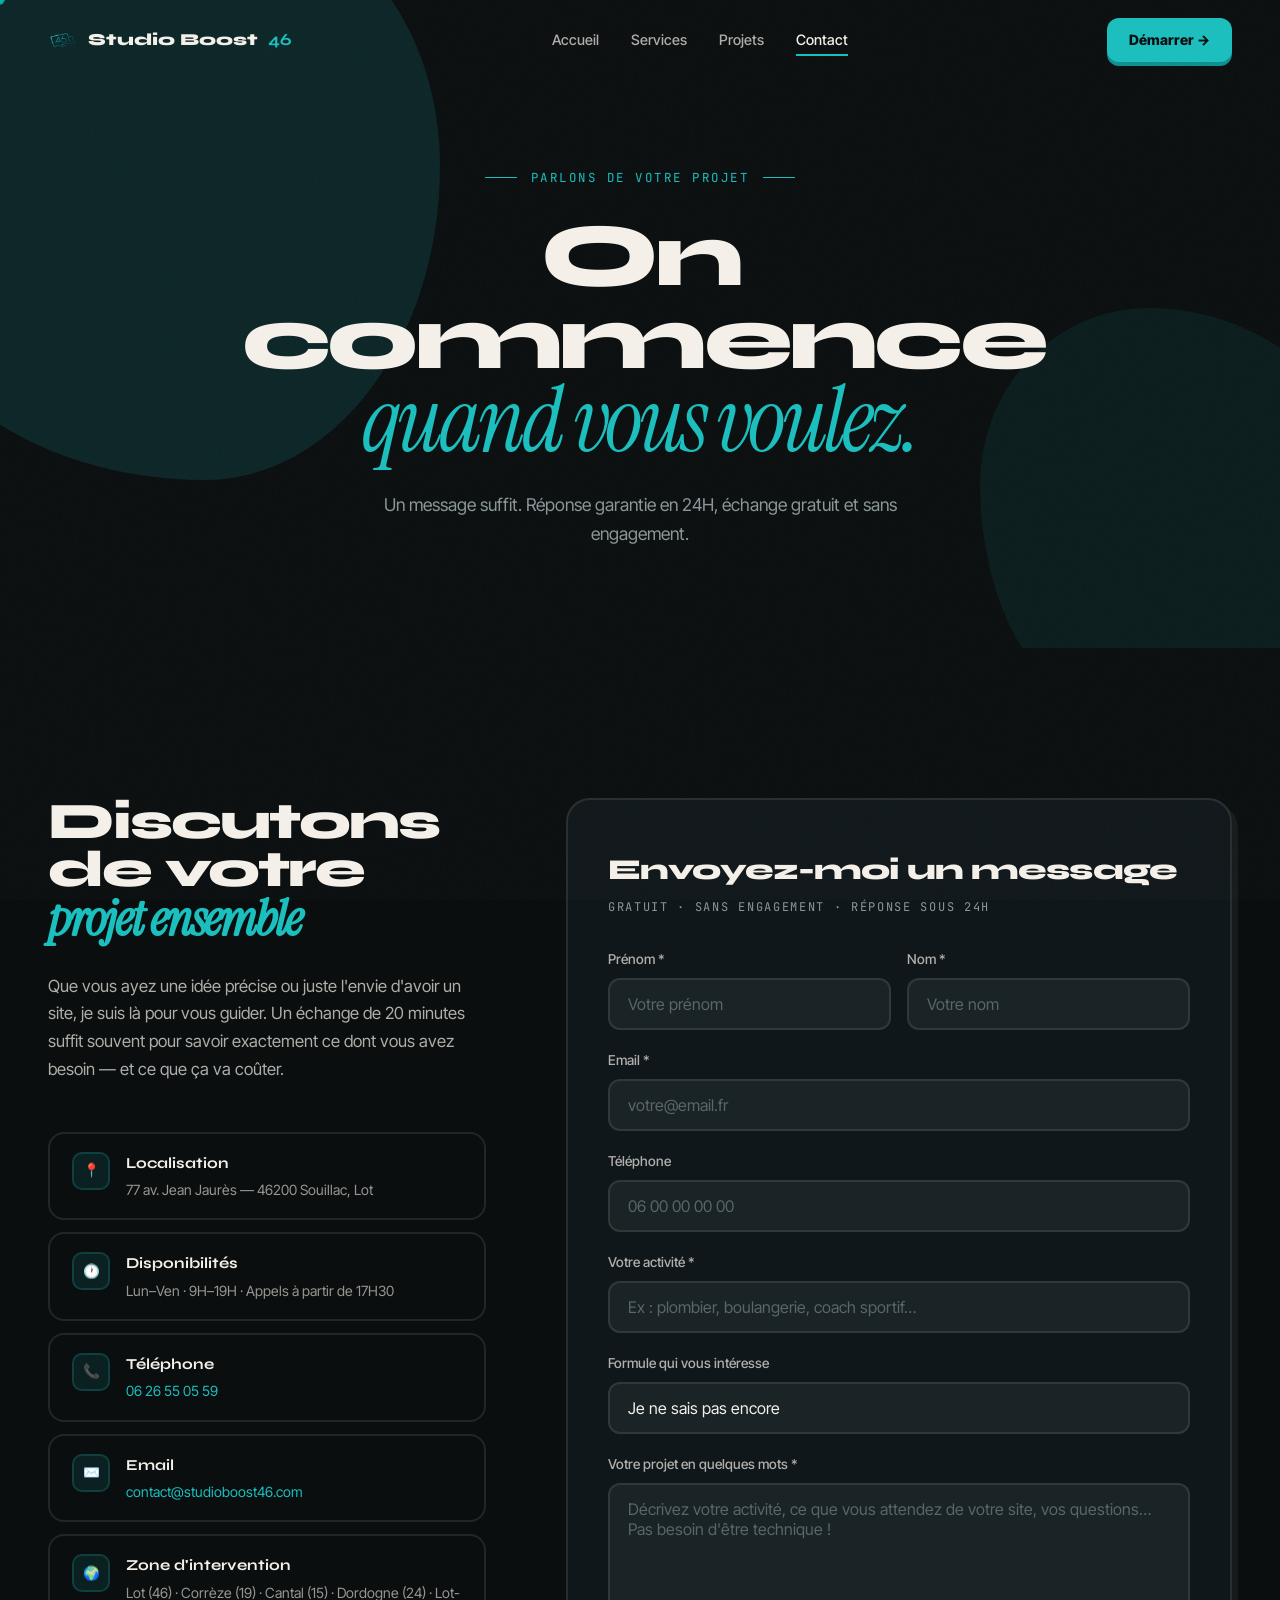
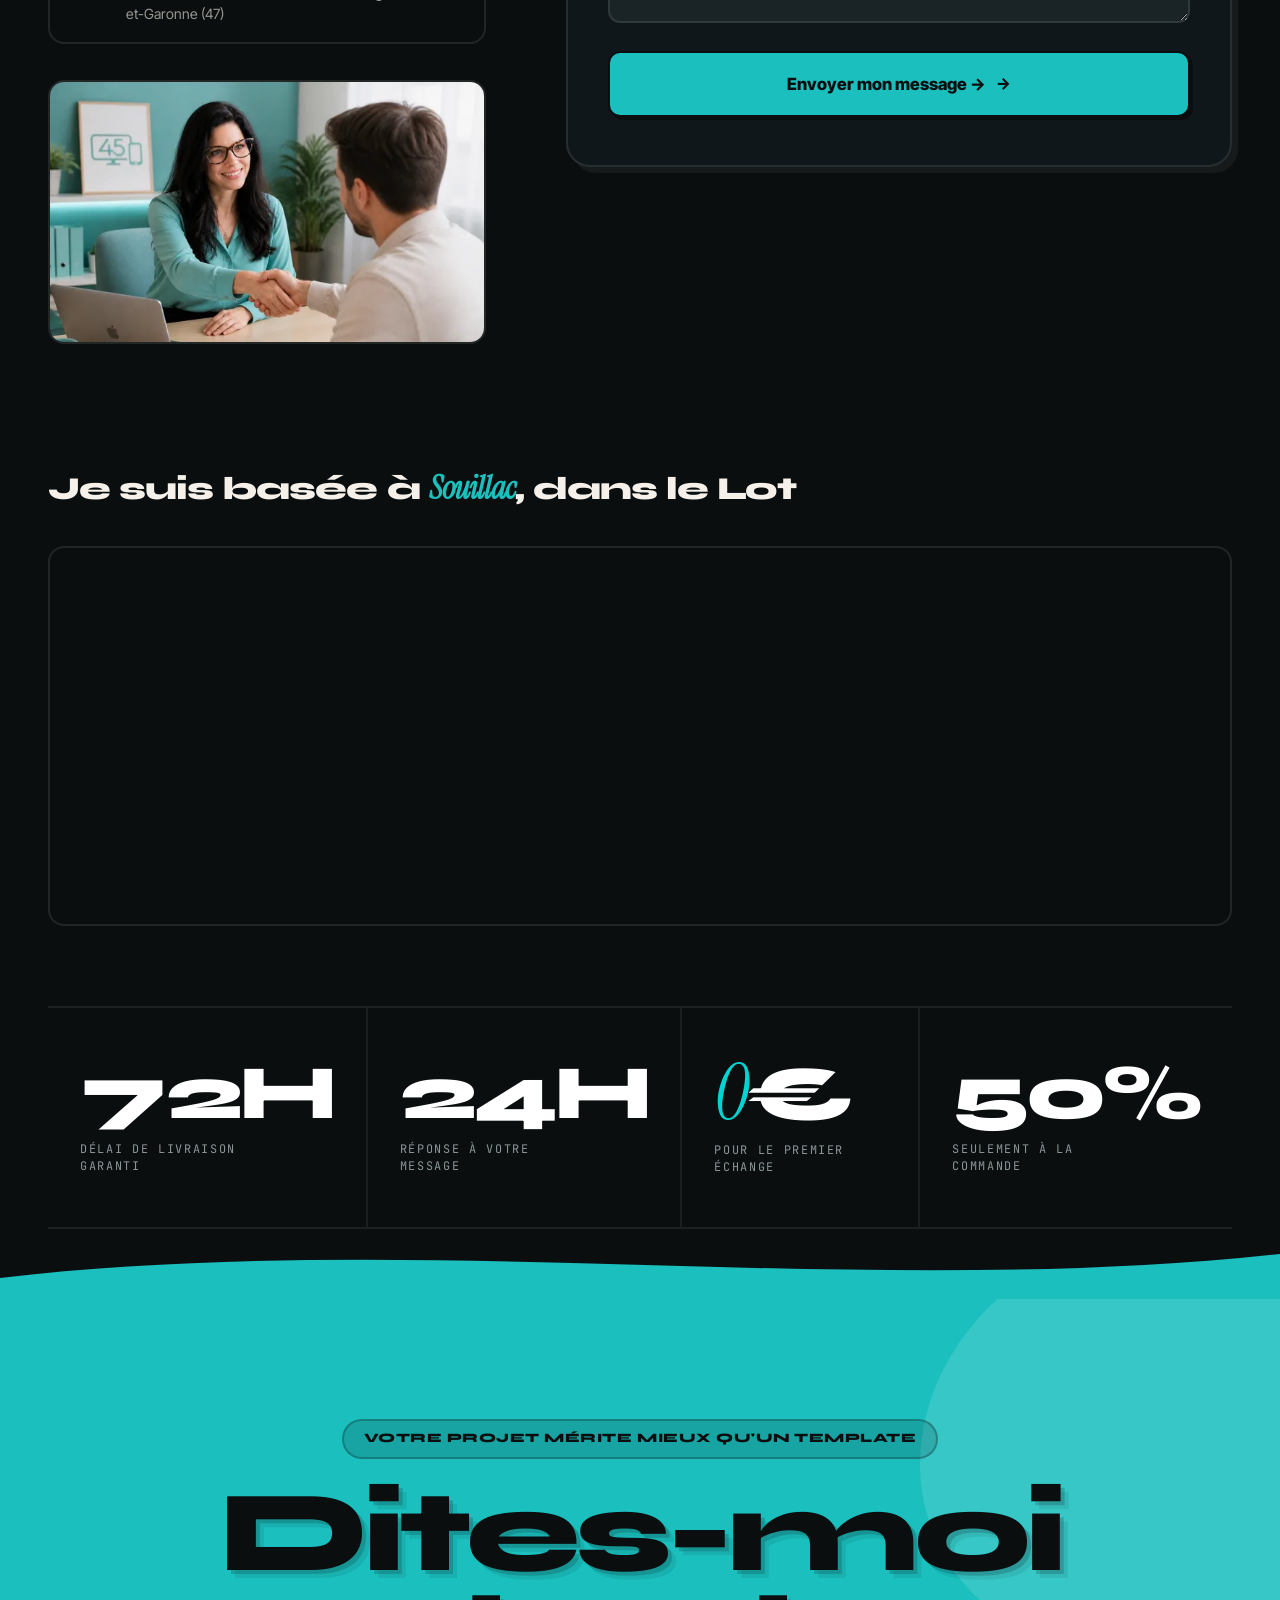
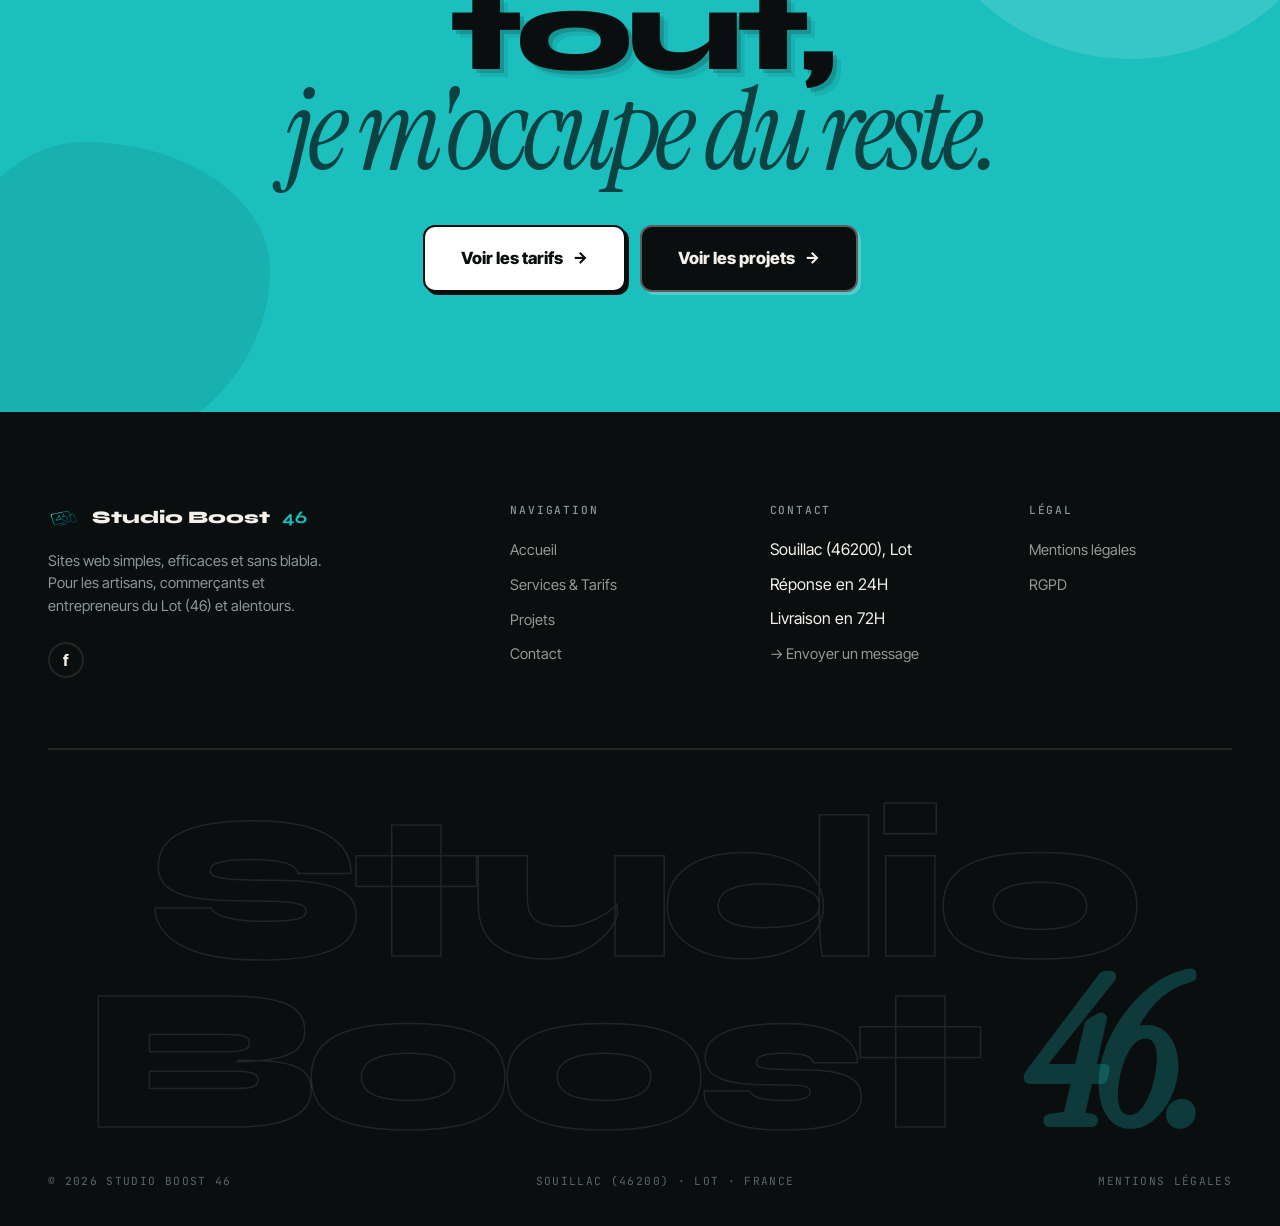
==== commit d2aad70a: "Unification du design Feastie 2026 sur toutes les pages - Refonte de style.css pour partager le desi" ====
--- a/contact.html
+++ b/contact.html
@@ -1,11 +1,14 @@
 <!DOCTYPE html>
 <html lang="fr">
 <head>
+  <!-- Google tag (gtag.js) -->
+  <script async src="https://www.googletagmanager.com/gtag/js?id=G-YHTVVJS57M"></script>
+  <script>window.dataLayer=window.dataLayer||[];function gtag(){dataLayer.push(arguments);}gtag('js',new Date());gtag('config','G-YHTVVJS57M');</script>
   <meta charset="UTF-8" />
   <meta name="viewport" content="width=device-width, initial-scale=1.0" />
   <meta name="description" content="Contactez Studio Boost 46 pour votre projet de site internet. Basée à Souillac (46), réponse garantie en 24H. Devis gratuit et sans engagement." />
   <title>Contact — Studio Boost 46 | Souillac, Lot</title>
-  <link rel="stylesheet" href="style.css?v=2" />
+  <link rel="stylesheet" href="style.css?v=3" />
   <link rel="preconnect" href="https://fonts.googleapis.com">
   <link rel="preconnect" href="https://fonts.gstatic.com" crossorigin>
   <link rel="preload" as="style" href="https://fonts.googleapis.com/css2?family=Syne:wght@600;700;800&family=Inter+Tight:wght@400;500;600&family=Instrument+Serif:ital@0;1&family=JetBrains+Mono:wght@400;500&display=swap" onload="this.rel='stylesheet'">
@@ -38,7 +41,7 @@
   <a href="services.html">Services</a>
   <a href="projets.html">Projets</a>
   <a href="contact.html" class="active">Contact</a>
-  <a href="contact.html" class="btn btn--primary">Démarrer mon projet →</a>
+  <a href="contact.html" class="btn btn--teal">Démarrer mon projet →</a>
 </nav>
 
 <!-- PAGE HERO -->
@@ -49,6 +52,11 @@
     <p>Un message suffit. Réponse garantie en 24H, échange gratuit et sans engagement.</p>
   </div>
 </section>
+
+<!-- Wave ink -->
+<div class="wave wave-to-ink" style="background:var(--ink);">
+  <svg viewBox="0 0 1440 80" preserveAspectRatio="none" xmlns="http://www.w3.org/2000/svg"><path d="M0,30 C240,80 480,0 720,40 C960,80 1200,10 1440,45 L1440,80 L0,80 Z"/></svg>
+</div>
 
 <!-- CONTACT SECTION -->
 <section class="contact-section">
@@ -152,7 +160,7 @@
               <textarea id="message" name="message" placeholder="Décrivez votre activité, ce que vous attendez de votre site, vos questions… Pas besoin d'être technique !" required></textarea>
             </div>
 
-            <button type="submit" class="btn btn--primary btn--lg form-submit">Envoyer mon message →</button>
+            <button type="submit" class="btn btn--teal btn--lg form-submit">Envoyer mon message →</button>
             <div class="form-success">✅ Message bien reçu ! Je vous réponds dans les 24H. À très vite !</div>
           </form>
         </div>
@@ -179,34 +187,47 @@
 </section>
 
 <!-- STATS RASSURANCE -->
-<div class="stats reveal">
-  <div class="stat">
-    <div class="stat__num">72<span class="unit">H</span></div>
-    <div class="stat__label">Délai de livraison garanti</div>
-  </div>
-  <div class="stat">
-    <div class="stat__num">24<span class="unit">H</span></div>
-    <div class="stat__label">Réponse à votre message</div>
-  </div>
-  <div class="stat">
-    <div class="stat__num"><em>0</em><span class="unit">€</span></div>
-    <div class="stat__label">Pour le premier échange</div>
-  </div>
-  <div class="stat">
-    <div class="stat__num">50<span class="unit">%</span></div>
-    <div class="stat__label">Seulement à la commande</div>
-  </div>
+<div class="stats-band">
+  <div class="container">
+    <div class="stats reveal">
+      <div class="stat">
+        <div class="stat__num">72<span class="unit">H</span></div>
+        <div class="stat__label">Délai de livraison garanti</div>
+      </div>
+      <div class="stat">
+        <div class="stat__num">24<span class="unit">H</span></div>
+        <div class="stat__label">Réponse à votre message</div>
+      </div>
+      <div class="stat">
+        <div class="stat__num"><em>0</em><span class="unit">€</span></div>
+        <div class="stat__label">Pour le premier échange</div>
+      </div>
+      <div class="stat">
+        <div class="stat__num">50<span class="unit">%</span></div>
+        <div class="stat__label">Seulement à la commande</div>
+      </div>
+    </div>
+  </div>
+</div>
+
+<!-- Wave teal -->
+<div class="wave wave-to-teal" style="background:var(--ink);">
+  <svg viewBox="0 0 1440 80" preserveAspectRatio="none" xmlns="http://www.w3.org/2000/svg"><path d="M0,55 C480,0 960,80 1440,28 L1440,80 L0,80 Z" fill="#1ABFBE"/></svg>
 </div>
 
 <!-- CTA -->
 <section class="cta-banner">
-  <div class="cta-banner__bgtext">GO</div>
-  <div class="container cta-banner__inner">
-    <span class="cta-banner__tag reveal">Votre projet mérite mieux qu'un template</span>
-    <h2 class="reveal reveal-d2">Dites-moi tout,<br>je m'occupe du <em>reste.</em></h2>
-    <div class="cta-banner__actions reveal reveal-d3">
-      <a href="services.html" class="btn btn--ghost-ink btn--lg">Voir les tarifs</a>
-      <a href="projets.html" class="btn btn--ink btn--lg">Voir les projets</a>
+  <div class="container">
+    <div class="cta-banner__inner reveal">
+      <div class="cta-banner__eyebrow"><div class="label-badge" style="background:rgba(10,14,15,.15);color:var(--ink);border:2.5px solid rgba(10,14,15,.25);">Votre projet mérite mieux qu'un template</div></div>
+      <h2>
+        <span class="cta-main">Dites-moi tout,<br></span>
+        <em>je m'occupe du reste.</em>
+      </h2>
+      <div class="cta-banner__actions">
+        <a href="services.html" class="btn btn--cream btn--lg">Voir les tarifs</a>
+        <a href="projets.html" class="btn btn--ink btn--lg">Voir les projets</a>
+      </div>
     </div>
   </div>
 </section>
@@ -257,6 +278,6 @@
   </div>
 </footer>
 
-<script src="script.js"></script>
+<script src="script.js?v=2"></script>
 </body>
 </html>
--- a/style.css
+++ b/style.css
@@ -1,6 +1,7 @@
-/* ================================================
-   STUDIO BOOST 46 — Design System 2026
-   ================================================ */
+/* ======================================================
+   STUDIO BOOST 46 — Feastie × Studio Neo 2026
+   Design system partagé par toutes les pages
+   ====================================================== */
 
 :root {
   --ink:        #0A0E0F;
@@ -8,13 +9,17 @@
   --ink-3:      #1A2326;
   --cream:      #F5F1EA;
   --cream-2:    #EDE6D8;
-  --line:       #22302F;
-  --line-light: rgba(245,241,234,.12);
+  --cream-3:    #E2DACB;
   --teal:       #1ABFBE;
+  --teal-vivid: #00D4D2;
   --teal-light: #5BE5E3;
+  --teal-pale:  #A8F0EF;
   --teal-dark:  #0D9090;
+  --teal-xdark: #086868;
+  --white:      #FFFFFF;
   --muted:      #8B9698;
   --muted-2:    #5A6669;
+  --line-light: rgba(245,241,234,.1);
   --font-display: 'Syne', sans-serif;
   --font-body:    'Inter Tight', sans-serif;
   --font-serif:   'Instrument Serif', serif;
@@ -23,470 +28,497 @@
   --ease-out: cubic-bezier(.2,.7,.2,1);
 }
 
-/* ===== RESET ===== */
-*, *::before, *::after { box-sizing: border-box; margin: 0; padding: 0; }
-html { scroll-behavior: smooth; }
-html, body {
-  background: var(--ink);
-  color: var(--cream);
-  font-family: var(--font-body);
-  -webkit-font-smoothing: antialiased;
-  overflow-x: hidden;
+/* ── RESET ── */
+*,*::before,*::after{box-sizing:border-box;margin:0;padding:0;}
+html{scroll-behavior:smooth;}
+html,body{background:var(--ink);color:var(--cream);font-family:var(--font-body);-webkit-font-smoothing:antialiased;overflow-x:hidden;}
+body{font-size:16px;line-height:1.55;}
+img{display:block;max-width:100%;}
+a{color:inherit;text-decoration:none;}
+button{background:none;border:0;font:inherit;color:inherit;cursor:pointer;}
+::selection{background:var(--teal);color:var(--ink);}
+.container{width:100%;max-width:1380px;margin:0 auto;padding:0 48px;}
+
+/* ── GRAIN ── */
+html::after{content:"";position:fixed;inset:0;pointer-events:none;z-index:9990;
+  background-image:url("data:image/svg+xml,%3Csvg xmlns='http://www.w3.org/2000/svg' width='300' height='300'%3E%3Cfilter id='n'%3E%3CfeTurbulence type='fractalNoise' baseFrequency='0.88' numOctaves='4' stitchTiles='stitch'/%3E%3C/filter%3E%3Crect width='300' height='300' filter='url(%23n)'/%3E%3C/svg%3E");
+  opacity:.038;}
+
+/* ── CURSOR ── */
+.cursor{position:fixed;top:0;left:0;width:12px;height:12px;border-radius:50%;background:var(--teal);pointer-events:none;z-index:9999;mix-blend-mode:difference;transform:translate(-50%,-50%);transition:width .3s var(--ease),height .3s var(--ease);}
+.cursor.is-hover{width:56px;height:56px;}
+@media(max-width:900px){.cursor{display:none;}}
+
+/* ── NAV ── */
+.nav{position:fixed;inset:0 0 auto 0;z-index:50;padding:18px 0;transition:background .4s var(--ease),border-color .4s var(--ease);border-bottom:1px solid transparent;}
+.nav.is-scrolled{background:rgba(10,14,15,.93);backdrop-filter:blur(24px) saturate(1.3);-webkit-backdrop-filter:blur(24px) saturate(1.3);border-color:var(--line-light);}
+.nav__inner{display:flex;align-items:center;justify-content:space-between;gap:24px;}
+.nav__logo{display:flex;align-items:center;gap:10px;font-family:var(--font-display);font-weight:800;font-size:1.05rem;}
+.nav__logo img{width:30px;height:30px;border-radius:8px;}
+.nav__logo strong{color:var(--teal);}
+.nav__links{display:flex;gap:32px;list-style:none;font-size:.9rem;font-weight:500;}
+.nav__links a{color:var(--cream);opacity:.7;position:relative;padding:6px 0;transition:opacity .3s;}
+.nav__links a::after{content:"";position:absolute;left:0;right:0;bottom:-2px;height:2px;background:var(--teal);transform:scaleX(0);transform-origin:left;transition:transform .4s var(--ease);}
+.nav__links a:hover,.nav__links a.active{opacity:1;}
+.nav__links a:hover::after,.nav__links a.active::after{transform:scaleX(1);}
+.nav__cta{display:inline-flex;align-items:center;gap:8px;padding:11px 22px;border-radius:12px;background:var(--teal);color:var(--ink);font-weight:800;font-size:.88rem;box-shadow:0 4px 0 var(--teal-dark);transition:transform .15s,box-shadow .15s;}
+.nav__cta:hover{transform:translateY(2px);box-shadow:0 2px 0 var(--teal-dark);}
+.nav__cta:active{transform:translateY(4px);box-shadow:none;}
+.nav__burger{display:none;flex-direction:column;gap:5px;padding:4px;cursor:pointer;}
+.nav__burger span{display:block;width:24px;height:2px;background:var(--cream);border-radius:2px;transition:all .3s;}
+.nav__burger.open span:nth-child(1){transform:translateY(7px) rotate(45deg);}
+.nav__burger.open span:nth-child(2){opacity:0;}
+.nav__burger.open span:nth-child(3){transform:translateY(-7px) rotate(-45deg);}
+
+/* Mobile nav */
+.nav__mobile{display:none;position:fixed;inset:0;z-index:40;background:var(--ink-2);flex-direction:column;align-items:center;justify-content:center;gap:32px;font-family:var(--font-display);font-size:1.8rem;font-weight:800;opacity:0;pointer-events:none;transition:opacity .4s;}
+.nav__mobile.open{display:flex;opacity:1;pointer-events:all;}
+.nav__mobile a{color:var(--cream);transition:color .3s;}
+.nav__mobile a:hover,.nav__mobile a.active{color:var(--teal);}
+.nav__mobile .btn{font-size:1rem;}
+
+/* ── BUTTONS — Feastie flat-offset shadow ── */
+.btn{display:inline-flex;align-items:center;gap:10px;padding:15px 28px;border-radius:12px;font-weight:800;font-size:.95rem;cursor:pointer;border:2.5px solid var(--ink);white-space:nowrap;font-family:var(--font-body);position:relative;transition:background .15s,transform .12s,box-shadow .12s,gap .2s;user-select:none;}
+.btn::after{content:"→";font-size:.95em;transition:transform .2s;}
+.btn:hover::after{transform:translateX(4px);}
+.btn--teal,.btn--primary{background:var(--teal);color:var(--ink);border-color:var(--ink);box-shadow:3px 3px 0 var(--ink);}
+.btn--teal:hover,.btn--primary:hover{transform:translate(-1px,-1px);box-shadow:5px 5px 0 var(--ink);}
+.btn--teal:active,.btn--primary:active{transform:translate(3px,3px);box-shadow:none;}
+.btn--outline,.btn--ghost{background:transparent;color:var(--cream);border-color:rgba(245,241,234,.5);box-shadow:3px 3px 0 rgba(245,241,234,.2);}
+.btn--outline:hover,.btn--ghost:hover{transform:translate(-1px,-1px);box-shadow:5px 5px 0 rgba(245,241,234,.3);border-color:var(--cream);}
+.btn--outline:active,.btn--ghost:active{transform:translate(3px,3px);box-shadow:none;}
+.btn--cream{background:var(--white);color:var(--ink);border-color:var(--ink);box-shadow:3px 3px 0 var(--ink);}
+.btn--cream:hover{transform:translate(-1px,-1px);box-shadow:5px 5px 0 var(--ink);}
+.btn--cream:active{transform:translate(3px,3px);box-shadow:none;}
+.btn--ink{background:var(--ink);color:var(--cream);border-color:rgba(245,241,234,.35);box-shadow:3px 3px 0 rgba(245,241,234,.25);}
+.btn--ink:hover{transform:translate(-1px,-1px);box-shadow:5px 5px 0 rgba(245,241,234,.35);}
+.btn--ink:active{transform:translate(3px,3px);box-shadow:none;}
+/* ghost-ink: on cream backgrounds */
+.btn--ghost-ink{background:transparent;color:var(--ink);border-color:rgba(10,14,15,.35);box-shadow:3px 3px 0 rgba(10,14,15,.2);}
+.btn--ghost-ink:hover{transform:translate(-1px,-1px);box-shadow:5px 5px 0 rgba(10,14,15,.25);border-color:var(--ink);}
+.btn--ghost-ink:active{transform:translate(3px,3px);box-shadow:none;}
+.btn--lg{padding:18px 36px;font-size:1.05rem;}
+.btn--sm{padding:9px 18px;font-size:.82rem;}
+/* Legacy small teal btn */
+.btn--teal-sm{display:inline-flex;align-items:center;gap:8px;padding:11px 20px;border-radius:12px;background:var(--teal);color:var(--ink);border:2.5px solid var(--ink);box-shadow:3px 3px 0 var(--ink);font-weight:800;font-size:.88rem;white-space:nowrap;transition:transform .12s,box-shadow .12s;}
+.btn--teal-sm:hover{transform:translate(-1px,-1px);box-shadow:5px 5px 0 var(--ink);}
+
+/* ── LABEL BADGE (pill, thick border) ── */
+.label-badge{display:inline-flex;align-items:center;gap:8px;padding:8px 20px;border-radius:100px;font-family:var(--font-display);font-weight:800;font-size:.8rem;letter-spacing:.04em;text-transform:uppercase;border:2.5px solid currentColor;}
+.label-badge--teal{background:var(--teal);color:var(--ink);border-color:var(--ink);}
+.label-badge--cream{background:var(--cream);color:var(--ink);border-color:var(--ink);}
+.label-badge--outline{background:transparent;color:var(--teal);border-color:var(--teal);}
+.label-badge--outline-cream{background:transparent;color:var(--cream);border-color:var(--cream);}
+.label-badge .dot{width:7px;height:7px;border-radius:50%;background:currentColor;flex-shrink:0;}
+
+/* ── LIVE DOT ── */
+.live-dot{width:7px;height:7px;border-radius:50%;background:currentColor;animation:pulse 1.6s infinite;flex-shrink:0;}
+@keyframes pulse{0%{box-shadow:0 0 0 0 currentColor;}70%{box-shadow:0 0 0 7px transparent;}100%{box-shadow:0 0 0 0 transparent;}}
+
+/* ── MORPHING BLOB ── */
+.morph-blob{position:absolute;pointer-events:none;z-index:0;animation:morphblob 14s ease-in-out infinite;}
+@keyframes morphblob{
+  0%,100%{border-radius:67% 33% 42% 58%/56% 44% 56% 44%;}
+  33%{border-radius:42% 58% 67% 33%/44% 56% 44% 56%;}
+  66%{border-radius:58% 42% 33% 67%/56% 44% 56% 44%;}
 }
-body { font-size: 16px; line-height: 1.55; }
-img { display: block; max-width: 100%; }
-a { color: inherit; text-decoration: none; }
-button { background: none; border: 0; font: inherit; color: inherit; cursor: pointer; }
-::selection { background: var(--teal); color: var(--ink); }
-
-/* ===== CONTAINER ===== */
-.container { width: 100%; max-width: 1480px; margin: 0 auto; padding: 0 32px; }
-
-/* ===== CUSTOM CURSOR ===== */
-.cursor {
-  position: fixed; top: 0; left: 0;
-  width: 14px; height: 14px; border-radius: 50%;
-  background: var(--teal); pointer-events: none; z-index: 9999;
-  mix-blend-mode: difference; transform: translate(-50%,-50%);
-  transition: width .3s var(--ease), height .3s var(--ease);
+
+/* ── WAVE SVG dividers ── */
+.wave{display:block;width:100%;overflow:hidden;line-height:0;margin-bottom:-1px;}
+.wave svg{display:block;width:100%;}
+.wave-to-ink svg path{fill:var(--ink);}
+.wave-to-cream svg path{fill:var(--cream);}
+.wave-to-teal svg path{fill:var(--teal);}
+
+/* ── MARQUEE ── */
+.marquee{padding:28px 0;border-block:2.5px solid var(--cream);background:var(--teal);overflow:hidden;}
+.marquee__track{display:flex;gap:48px;white-space:nowrap;animation:scroll-m 32s linear infinite;font-family:var(--font-display);font-weight:800;font-size:clamp(1.6rem,4vw,3.2rem);letter-spacing:-.02em;color:var(--ink);align-items:center;}
+.marquee__track span{display:inline-flex;align-items:center;gap:48px;}
+.marquee__track em{font-family:var(--font-serif);font-style:italic;color:var(--ink);font-weight:400;opacity:.7;}
+.marquee__dot{width:10px;height:10px;border-radius:50%;background:var(--ink);flex-shrink:0;opacity:.5;}
+@keyframes scroll-m{to{transform:translateX(-50%);}}
+.marquee--dark{background:var(--ink);border-color:var(--line-light);}
+.marquee--dark .marquee__track{color:var(--cream);}
+.marquee--dark .marquee__dot{background:var(--teal);opacity:.8;}
+.marquee--dark .marquee__track em{color:var(--teal);opacity:1;}
+.marquee--rev,.marquee--reverse{animation-direction:reverse;}
+.marquee--rev .marquee__track,.marquee--reverse .marquee__track{animation-direction:reverse;animation-duration:44s;}
+/* Small mono marquee (projets page) */
+.marquee--small{border-color:var(--line-light);background:var(--ink);}
+.marquee--small .marquee__track{font-size:clamp(1rem,2vw,1.4rem);font-family:var(--font-mono);font-weight:500;text-transform:uppercase;letter-spacing:.2em;color:var(--muted);gap:32px;}
+.marquee--small .marquee__track span{gap:32px;}
+.marquee--small .marquee__track em{color:var(--teal);font-family:var(--font-mono);font-style:normal;opacity:1;}
+
+/* ── REVEAL ── */
+.reveal{opacity:0;transform:translateY(24px);transition:opacity .7s var(--ease-out),transform .7s var(--ease-out);}
+.reveal.in{opacity:1;transform:none;}
+.reveal-d2{transition-delay:.13s;}
+.reveal-d3{transition-delay:.24s;}
+.reveal-d4{transition-delay:.35s;}
+
+/* ── 3D TEXT ── */
+.text-3d-teal{color:var(--teal);text-shadow:2px 2px 0 var(--teal-dark),4px 4px 0 var(--teal-xdark),6px 6px 0 rgba(13,144,144,.4),8px 8px 0 rgba(13,144,144,.15);}
+.text-3d-cream{color:var(--cream);-webkit-text-stroke:2px var(--ink);text-shadow:3px 3px 0 var(--ink),6px 6px 0 rgba(10,14,15,.3);}
+.text-outline{color:transparent;-webkit-text-stroke:2px var(--cream);}
+
+/* ── STAMP PILL ── */
+.stamp-pill{display:inline-flex;flex-direction:column;align-items:center;justify-content:center;padding:14px 20px;border-radius:100px;background:var(--cream);color:var(--ink);border:3px solid var(--ink);box-shadow:4px 4px 0 var(--ink);font-family:var(--font-display);font-weight:800;text-align:center;line-height:1.1;}
+.stamp-pill__big{font-size:1.8rem;letter-spacing:-.04em;color:var(--teal);text-shadow:2px 2px 0 var(--teal-dark);}
+.stamp-pill__sub{font-family:var(--font-mono);font-size:.58rem;text-transform:uppercase;letter-spacing:.2em;color:var(--muted-2);margin-top:2px;}
+
+/* ══════════════════════════════════════════
+   PAGE HERO (pages secondaires)
+══════════════════════════════════════════ */
+.page-hero{padding:160px 0 100px;text-align:center;position:relative;overflow:hidden;background:var(--ink);}
+.page-hero::before{content:"";position:absolute;top:-80px;left:-120px;width:560px;height:560px;background:rgba(26,191,190,.13);border-radius:67% 33% 42% 58%/56% 44% 56% 44%;animation:morphblob 14s ease-in-out infinite;pointer-events:none;}
+.page-hero::after{content:"";position:absolute;bottom:-60px;right:-100px;width:400px;height:400px;background:rgba(26,191,190,.08);border-radius:42% 58% 67% 33%/44% 56% 44% 56%;animation:morphblob 18s ease-in-out infinite reverse;pointer-events:none;}
+.page-hero__inner{max-width:860px;margin:0 auto;padding:0 32px;position:relative;z-index:2;}
+.page-hero__tag{font-family:var(--font-mono);font-size:.78rem;text-transform:uppercase;letter-spacing:.2em;color:var(--teal);display:inline-flex;align-items:center;gap:14px;margin-bottom:28px;}
+.page-hero__tag::before,.page-hero__tag::after{content:"";width:32px;height:1px;background:currentColor;display:inline-block;}
+.page-hero h1{font-family:var(--font-display);font-weight:800;font-size:clamp(3rem,7vw,7rem);line-height:.92;letter-spacing:-.04em;color:var(--cream);margin-bottom:28px;}
+.page-hero h1 em{font-style:italic;font-family:var(--font-serif);font-weight:400;color:var(--teal);}
+.page-hero p{font-size:1.1rem;color:var(--muted);line-height:1.6;max-width:580px;margin:0 auto;}
+
+/* ══════════════════════════════════════════
+   SECTION SCAFFOLD
+══════════════════════════════════════════ */
+section{position:relative;}
+.section{padding:100px 0;position:relative;overflow:hidden;}
+.section > .container{position:relative;z-index:1;}
+.section--cream{background:var(--cream);color:var(--ink);}
+.section--ink{background:var(--ink);color:var(--cream);}
+
+/* Section blobs */
+.section::before{content:"";position:absolute;top:-60px;right:-80px;width:420px;height:420px;background:rgba(26,191,190,.07);border-radius:58% 42% 67% 33%/50% 60% 40% 50%;animation:morphblob 20s ease-in-out infinite;pointer-events:none;z-index:0;}
+.section::after{content:"";position:absolute;bottom:-80px;left:-60px;width:320px;height:320px;background:rgba(26,191,190,.05);border-radius:42% 58% 33% 67%/60% 40% 60% 40%;animation:morphblob 16s ease-in-out infinite reverse;pointer-events:none;z-index:0;}
+.section--cream::before{background:rgba(26,191,190,.12);}
+.section--cream::after{background:rgba(26,191,190,.08);}
+
+/* Section header */
+.section__header{display:grid;grid-template-columns:1fr 2fr;gap:80px;margin-bottom:70px;align-items:end;}
+.section__eyebrow{font-family:var(--font-mono);font-size:.72rem;text-transform:uppercase;letter-spacing:.2em;color:var(--muted);display:flex;align-items:center;gap:14px;}
+.section__eyebrow::before{content:"";width:32px;height:1px;background:currentColor;display:inline-block;}
+.section--cream .section__eyebrow{color:var(--muted-2);}
+.section__title{font-family:var(--font-display);font-weight:800;font-size:clamp(2.6rem,5.5vw,5.4rem);line-height:.92;letter-spacing:-.04em;}
+.section__title em{font-style:italic;font-family:var(--font-serif);font-weight:400;color:var(--teal);}
+.section--cream .section__title em{color:var(--teal-dark);}
+
+/* ══════════════════════════════════════════
+   PRICING CARDS — Feastie 3D flat-shadow
+══════════════════════════════════════════ */
+.pricing{display:grid;grid-template-columns:1fr 1.2fr 1fr;gap:16px;align-items:end;}
+.pcard{border-radius:24px;padding:40px 34px 34px;position:relative;display:flex;flex-direction:column;gap:16px;overflow:hidden;border:2.5px solid;transition:transform .4s var(--ease-out),box-shadow .4s var(--ease-out);}
+/* Default card (cream bg) */
+.pcard:not(.pcard--star):not(.pcard--hero){background:var(--ink-2);border-color:rgba(245,241,234,.15);box-shadow:6px 6px 0 rgba(245,241,234,.08);}
+.pcard:not(.pcard--star):not(.pcard--hero):hover{transform:translate(-2px,-4px);box-shadow:8px 10px 0 rgba(245,241,234,.1);}
+/* Hero / best-seller card */
+.pcard--hero,.pcard--star{background:var(--teal);color:var(--ink);border-color:var(--ink);box-shadow:8px 8px 0 var(--ink);padding:52px 38px 42px;}
+.pcard--hero:hover,.pcard--star:hover{transform:translate(-3px,-6px);box-shadow:11px 14px 0 var(--ink);}
+.pcard__badge{position:absolute;top:18px;right:18px;}
+.pcard__name{font-family:var(--font-mono);font-weight:700;font-size:.8rem;letter-spacing:.2em;text-transform:uppercase;color:var(--teal);}
+.pcard--hero .pcard__name,.pcard--star .pcard__name{color:var(--ink);opacity:.7;}
+.pcard__desc{font-size:.94rem;line-height:1.55;opacity:.65;min-height:46px;}
+.pcard__price{display:flex;align-items:baseline;gap:4px;padding:18px 0;border-top:1.5px dashed rgba(245,241,234,.15);border-bottom:1.5px dashed rgba(245,241,234,.15);margin:4px 0;}
+.pcard--hero .pcard__price,.pcard--star .pcard__price{border-color:rgba(10,14,15,.2);}
+.pcard__price strong{font-family:var(--font-display);font-weight:800;font-size:4rem;line-height:1;letter-spacing:-.05em;}
+.pcard__price small{font-size:1.3rem;font-weight:700;opacity:.55;}
+.pcard__price .from{font-family:var(--font-mono);font-size:.62rem;text-transform:uppercase;letter-spacing:.12em;opacity:.4;margin-left:auto;align-self:center;}
+.pcard__features{list-style:none;display:flex;flex-direction:column;gap:11px;flex:1;}
+.pcard__features li{display:flex;align-items:flex-start;gap:10px;font-size:.92rem;line-height:1.4;}
+.pcard__features li::before{content:"";width:16px;height:16px;border-radius:50%;flex-shrink:0;margin-top:2px;
+  background:var(--teal) url("data:image/svg+xml;utf8,<svg xmlns='http://www.w3.org/2000/svg' viewBox='0 0 24 24' fill='none' stroke='%230A0E0F' stroke-width='3.5'><path d='M4 12l5 5L20 6'/></svg>") center/58% no-repeat;}
+.pcard--hero .pcard__features li::before,.pcard--star .pcard__features li::before{background-color:var(--ink);background-image:url("data:image/svg+xml;utf8,<svg xmlns='http://www.w3.org/2000/svg' viewBox='0 0 24 24' fill='none' stroke='%231ABFBE' stroke-width='3.5'><path d='M4 12l5 5L20 6'/></svg>");}
+.pcard__cta{display:inline-flex;align-items:center;justify-content:center;gap:8px;padding:14px 22px;border-radius:12px;font-weight:800;font-size:.9rem;font-family:var(--font-body);border:2.5px solid;transition:transform .12s,box-shadow .12s;}
+.pcard:not(.pcard--star):not(.pcard--hero) .pcard__cta{background:var(--teal);color:var(--ink);border-color:var(--ink);box-shadow:3px 3px 0 var(--ink);}
+.pcard:not(.pcard--star):not(.pcard--hero) .pcard__cta:hover{transform:translate(-1px,-1px);box-shadow:4px 4px 0 var(--ink);}
+.pcard--hero .pcard__cta,.pcard--star .pcard__cta{background:var(--ink);color:var(--cream);border-color:var(--cream);box-shadow:3px 3px 0 rgba(245,241,234,.4);}
+.pcard--hero .pcard__cta:hover,.pcard--star .pcard__cta:hover{transform:translate(-1px,-1px);box-shadow:4px 4px 0 rgba(245,241,234,.4);}
+.pricing__foot{text-align:center;margin-top:32px;font-family:var(--font-mono);font-size:.78rem;letter-spacing:.06em;color:var(--muted);text-transform:uppercase;}
+.pricing__foot strong{color:var(--teal);}
+.pcard__photo{width:100%;height:200px;object-fit:contain;object-position:center;background:var(--ink-3);border-radius:14px;margin-bottom:20px;}
+.pcard--hero .pcard__photo,.pcard--star .pcard__photo{background:rgba(10,14,15,.25);}
+/* Options */
+.pricing__options{display:grid;grid-template-columns:repeat(3,1fr);gap:12px;margin-top:24px;}
+.pricing__opt{background:rgba(245,241,234,.05);border:1.5px solid rgba(245,241,234,.12);border-radius:16px;padding:18px 22px;display:flex;align-items:center;gap:14px;}
+.pricing__opt-icon{font-size:1.4rem;flex-shrink:0;}
+.pricing__opt-label{font-family:var(--font-display);font-weight:700;font-size:.9rem;color:var(--cream);}
+.pricing__opt-sub{font-family:var(--font-mono);font-size:.68rem;text-transform:uppercase;letter-spacing:.1em;color:var(--muted);margin-top:2px;}
+.pricing__opt-price{margin-left:auto;font-family:var(--font-display);font-weight:800;font-size:1.1rem;color:var(--teal);white-space:nowrap;}
+
+/* ══════════════════════════════════════════
+   MAINTENANCE SECTION (services page)
+══════════════════════════════════════════ */
+.maintenance-section{padding:100px 0;}
+.maintenance-box{display:grid;grid-template-columns:1fr auto;gap:60px;align-items:start;background:var(--ink-2);border:2.5px solid rgba(245,241,234,.12);border-radius:24px;padding:48px;box-shadow:6px 6px 0 rgba(245,241,234,.06);}
+.maintenance-box h3{font-family:var(--font-display);font-weight:800;font-size:clamp(1.6rem,2.5vw,2.2rem);letter-spacing:-.03em;margin-bottom:16px;}
+.maintenance-box > div > p{color:rgba(245,241,234,.65);font-size:1rem;line-height:1.7;margin-bottom:16px;}
+.maintenance-feats{display:grid;grid-template-columns:1fr 1fr;gap:10px 24px;margin-top:24px;}
+.maintenance-feat{font-size:.9rem;color:rgba(245,241,234,.75);display:flex;align-items:center;gap:10px;}
+.maintenance-feat::before{content:"";width:16px;height:16px;border-radius:50%;flex-shrink:0;background:var(--teal) url("data:image/svg+xml;utf8,<svg xmlns='http://www.w3.org/2000/svg' viewBox='0 0 24 24' fill='none' stroke='%230A0E0F' stroke-width='3.5'><path d='M4 12l5 5L20 6'/></svg>") center/58% no-repeat;}
+.maintenance-price-block{text-align:center;min-width:190px;}
+.maintenance-price-block .price{font-family:var(--font-display);font-weight:800;font-size:5rem;line-height:1;letter-spacing:-.05em;color:var(--teal);text-shadow:3px 3px 0 var(--teal-dark);}
+.maintenance-price-block .per{font-family:var(--font-mono);font-size:.85rem;color:var(--muted);text-transform:uppercase;letter-spacing:.1em;margin-bottom:12px;}
+.maintenance-price-block small{display:block;font-size:.8rem;color:var(--muted);line-height:1.5;margin-bottom:24px;}
+
+/* ══════════════════════════════════════════
+   PHOTO ADD-ON (services)
+══════════════════════════════════════════ */
+.photo-section{background:var(--ink-2);}
+.photo-addon{display:grid;grid-template-columns:auto 1fr;gap:40px;align-items:center;background:var(--ink-3);border:2.5px solid rgba(245,241,234,.12);border-radius:24px;padding:48px 56px;box-shadow:6px 6px 0 rgba(245,241,234,.06);}
+.photo-addon__icon{font-size:4rem;line-height:1;}
+.photo-addon__content h3{font-family:var(--font-display);font-weight:800;font-size:1.8rem;letter-spacing:-.03em;margin-bottom:14px;color:var(--cream);}
+.photo-addon__content p{color:var(--muted);line-height:1.65;max-width:560px;}
+
+/* ══════════════════════════════════════════
+   PAYMENT SECTION (services)
+══════════════════════════════════════════ */
+.payment-section{background:var(--ink-2);}
+.payment-grid{display:grid;grid-template-columns:repeat(2,1fr);gap:16px;margin-top:60px;}
+.payment-card{display:flex;align-items:flex-start;gap:20px;background:var(--ink-3);border:2.5px solid rgba(245,241,234,.1);border-radius:20px;padding:32px 28px;transition:border-color .3s,transform .3s,box-shadow .3s;}
+.payment-card:hover{border-color:var(--teal);transform:translate(-1px,-2px);box-shadow:4px 4px 0 rgba(26,191,190,.3);}
+.payment-icon{width:48px;height:48px;border-radius:12px;background:rgba(26,191,190,.12);border:2px solid rgba(26,191,190,.25);display:grid;place-items:center;color:var(--teal);font-size:1.4rem;flex-shrink:0;}
+.payment-card h4{font-family:var(--font-display);font-weight:800;font-size:1.1rem;margin-bottom:8px;}
+.payment-card p{font-size:.93rem;color:rgba(245,241,234,.6);line-height:1.6;}
+
+/* ══════════════════════════════════════════
+   FAQ ACCORDION
+══════════════════════════════════════════ */
+.faq-section{padding:100px 0;}
+.faq__list{max-width:780px;margin:0 auto;display:flex;flex-direction:column;gap:0;border:2.5px solid rgba(245,241,234,.15);border-radius:20px;overflow:hidden;}
+/* on cream backgrounds */
+.section--cream .faq__list{border-color:var(--ink);}
+.faq__item{border-bottom:2px solid rgba(245,241,234,.08);}
+.section--cream .faq__item{border-bottom-color:rgba(10,14,15,.1);}
+.faq__item:last-child{border-bottom:0;}
+.faq__q,.faq__q *{width:100%;display:flex;align-items:center;justify-content:space-between;gap:20px;padding:22px 28px;font-family:var(--font-display);font-weight:700;font-size:1.05rem;cursor:pointer;background:transparent;text-align:left;transition:background .2s,color .3s;}
+.faq__q{color:var(--cream);}
+.section--cream .faq__q{color:var(--ink);}
+.faq__q:hover{background:rgba(26,191,190,.06);}
+.faq__q-icon,.faq__icon{width:28px;height:28px;border-radius:50%;border:2px solid currentColor;display:grid;place-items:center;flex-shrink:0;font-size:1.1rem;transition:transform .3s,background .2s;min-width:28px;}
+.faq__item.open .faq__q-icon,.faq__item.open .faq__icon{transform:rotate(45deg);background:var(--teal);border-color:var(--teal);color:var(--ink);}
+.faq__a{max-height:0;overflow:hidden;transition:max-height .4s ease,padding .3s;}
+.faq__item.open .faq__a{max-height:400px;padding:0 28px 24px;}
+.faq__a p,.faq__a{font-size:.98rem;line-height:1.7;color:rgba(245,241,234,.65);}
+.section--cream .faq__a,.section--cream .faq__a p{color:rgba(10,14,15,.7);}
+.faq__a strong{color:var(--cream);}
+.section--cream .faq__a strong{color:var(--ink);}
+.faq__a .faq__tag{display:inline-flex;align-items:center;gap:6px;margin-top:12px;padding:7px 16px;background:var(--teal);color:var(--ink);border-radius:100px;font-family:var(--font-display);font-weight:800;font-size:.75rem;text-transform:uppercase;border:2px solid var(--ink);}
+
+/* ══════════════════════════════════════════
+   STATS BAND
+══════════════════════════════════════════ */
+.stats-band{background:var(--ink);}
+.stats{display:grid;grid-template-columns:repeat(4,1fr);border-top:2px solid rgba(245,241,234,.08);border-bottom:2px solid rgba(245,241,234,.08);}
+.stat{padding:52px 32px;border-right:2px solid rgba(245,241,234,.08);}
+.stat:last-child{border-right:0;}
+.stat__num{font-family:var(--font-display);font-weight:800;font-size:clamp(3rem,6vw,5.5rem);line-height:.88;letter-spacing:-.045em;color:var(--white);}
+.stat__num em{font-style:italic;font-family:var(--font-serif);font-weight:400;color:var(--teal-vivid);}
+.stat__num .unit,.stat__num span{color:var(--white);}
+.stat__label{font-family:var(--font-mono);font-size:.74rem;text-transform:uppercase;letter-spacing:.14em;color:var(--muted);margin-top:14px;max-width:180px;line-height:1.4;}
+
+/* ══════════════════════════════════════════
+   TESTIMONIALS
+══════════════════════════════════════════ */
+.temo{background:var(--ink);color:var(--cream);padding:100px 0;}
+.temo__head{text-align:center;margin-bottom:56px;}
+.temo__title{font-family:var(--font-display);font-weight:800;font-size:clamp(2.4rem,4.5vw,4.5rem);line-height:.9;letter-spacing:-.04em;}
+.temo__title em{font-style:italic;font-family:var(--font-serif);font-weight:400;color:var(--teal-dark);}
+.temo__grid{display:grid;grid-template-columns:repeat(3,1fr);gap:16px;}
+.temo__card{background:var(--ink-2);color:var(--cream);border-radius:20px;padding:32px 28px;display:flex;flex-direction:column;gap:16px;border:2.5px solid rgba(245,241,234,.1);box-shadow:5px 5px 0 rgba(245,241,234,.06);transition:transform .4s var(--ease-out),box-shadow .4s var(--ease-out);}
+.temo__card:hover{transform:translate(-2px,-4px);box-shadow:7px 9px 0 rgba(245,241,234,.1);}
+.temo__stars{color:var(--teal);letter-spacing:2px;font-size:.95rem;}
+.temo__text{font-family:var(--font-serif);font-style:italic;font-size:1.02rem;line-height:1.65;color:rgba(245,241,234,.85);flex:1;}
+.temo__author{display:flex;align-items:center;gap:12px;}
+.temo__avatar{width:40px;height:40px;border-radius:50%;background:linear-gradient(135deg,var(--teal-light),var(--teal-dark));display:grid;place-items:center;font-family:var(--font-display);font-weight:800;color:var(--ink);font-size:.9rem;flex-shrink:0;border:2px solid var(--ink);overflow:hidden;}
+.temo__avatar img{width:100%;height:100%;object-fit:cover;}
+.temo__author-info strong{display:block;font-weight:700;font-size:.9rem;}
+.temo__author-info span{font-family:var(--font-mono);font-size:.68rem;text-transform:uppercase;letter-spacing:.1em;color:var(--muted);}
+.temo__google-badge{display:inline-flex;align-items:center;gap:10px;margin-top:14px;}
+.temo__google-badge img{height:28px;width:auto;}
+.temo__footer{text-align:center;margin-top:60px;}
+.temo__google-btn{display:inline-flex;align-items:center;gap:10px;padding:14px 24px;border-radius:12px;border:2.5px solid rgba(245,241,234,.2);box-shadow:3px 3px 0 rgba(245,241,234,.1);font-size:.88rem;font-weight:700;transition:border-color .3s,background .3s,transform .15s,box-shadow .15s;}
+.temo__google-btn:hover{border-color:var(--teal);transform:translate(-1px,-1px);box-shadow:5px 5px 0 rgba(26,191,190,.3);}
+
+/* ══════════════════════════════════════════
+   CTA BANNER — Teal Feastie
+══════════════════════════════════════════ */
+.cta-banner{background:var(--teal);color:var(--ink);padding:120px 0;position:relative;overflow:hidden;}
+.cta-banner::before{content:"";position:absolute;top:-80px;right:-80px;width:440px;height:440px;background:rgba(255,255,255,.12);border-radius:67% 33% 52% 48%/56% 44% 56% 44%;pointer-events:none;animation:morphblob 18s ease-in-out infinite;}
+.cta-banner::after{content:"";position:absolute;bottom:-50px;left:-50px;width:320px;height:320px;background:rgba(10,14,15,.08);border-radius:42% 58% 67% 33%/50% 40% 60% 50%;pointer-events:none;animation:morphblob 22s ease-in-out infinite reverse;}
+.cta-banner__inner{position:relative;z-index:2;text-align:center;}
+.cta-banner__eyebrow,.cta-banner__tag{display:inline-flex;align-items:center;gap:14px;margin-bottom:24px;font-family:var(--font-mono);font-size:.78rem;text-transform:uppercase;letter-spacing:.14em;color:rgba(10,14,15,.7);}
+.cta-banner__tag::before,.cta-banner__tag::after{content:"";width:32px;height:1px;background:currentColor;}
+.cta-banner h2{font-family:var(--font-display);font-weight:800;font-size:clamp(3rem,9vw,9.5rem);line-height:.86;letter-spacing:-.05em;margin-bottom:44px;}
+.cta-banner h2 .cta-main{color:var(--ink);text-shadow:4px 4px 0 rgba(10,14,15,.18),8px 8px 0 rgba(10,14,15,.08);}
+.cta-banner h2 em{font-style:italic;font-family:var(--font-serif);font-weight:400;color:var(--ink);opacity:.7;}
+.cta-banner__actions{display:inline-flex;gap:14px;flex-wrap:wrap;justify-content:center;}
+/* background giant text (old style.css) */
+.cta-banner__bgtext{position:absolute;left:50%;bottom:-60px;transform:translateX(-50%);font-family:var(--font-display);font-weight:800;font-size:28rem;line-height:.7;letter-spacing:-.08em;color:rgba(10,14,15,.07);pointer-events:none;z-index:1;white-space:nowrap;}
+
+/* ══════════════════════════════════════════
+   FOOTER — Feastie giant outline
+══════════════════════════════════════════ */
+.footer{background:var(--ink);color:var(--cream);padding:90px 0 36px;overflow:hidden;}
+.footer__grid{display:grid;grid-template-columns:2fr 1fr 1fr 1fr;gap:56px;padding-bottom:70px;border-bottom:2px solid var(--line-light);}
+.footer__brand .logo{display:flex;align-items:center;gap:12px;font-family:var(--font-display);font-weight:800;font-size:1.1rem;margin-bottom:16px;}
+.footer__brand .logo img{width:32px;height:32px;border-radius:8px;}
+.footer__brand .logo strong{color:var(--teal);}
+.footer__brand p{color:var(--muted);max-width:300px;font-size:.92rem;line-height:1.55;}
+.footer__social{margin-top:24px;}
+.footer__social a{display:inline-flex;align-items:center;justify-content:center;width:36px;height:36px;border-radius:50%;border:2px solid var(--line-light);font-weight:700;font-size:1rem;transition:border-color .3s,color .3s;}
+.footer__social a:hover{border-color:var(--teal);color:var(--teal);}
+.footer__col h5{font-family:var(--font-mono);font-size:.7rem;text-transform:uppercase;letter-spacing:.16em;color:var(--muted);margin-bottom:18px;font-weight:500;}
+.footer__col ul{list-style:none;display:flex;flex-direction:column;gap:10px;}
+.footer__col a{opacity:.6;font-size:.92rem;transition:opacity .3s,color .3s;}
+.footer__col a:hover{opacity:1;color:var(--teal);}
+.footer__bottom{display:flex;justify-content:space-between;align-items:center;flex-wrap:wrap;gap:14px;padding-top:28px;font-family:var(--font-mono);font-size:.7rem;text-transform:uppercase;letter-spacing:.12em;color:var(--muted-2);}
+.footer__bottom a{color:var(--muted-2);transition:color .3s;}
+.footer__bottom a:hover{color:var(--teal);}
+/* Giant outline text */
+.footer__giant{font-family:var(--font-display);font-weight:800;font-size:clamp(5rem,16vw,16rem);line-height:.82;letter-spacing:-.06em;text-align:center;margin-top:56px;user-select:none;-webkit-text-stroke:1.5px rgba(245,241,234,.1);color:transparent;}
+.footer__giant em{font-family:var(--font-serif);font-style:italic;-webkit-text-stroke:0;color:rgba(26,191,190,.25);}
+
+/* ══════════════════════════════════════════
+   CONTACT PAGE
+══════════════════════════════════════════ */
+.contact-section{padding:80px 0 120px;}
+.contact-grid{display:grid;grid-template-columns:1fr 1fr;gap:80px;align-items:start;}
+.contact-info h2{font-family:var(--font-display);font-weight:800;font-size:clamp(2.4rem,4vw,4rem);line-height:.95;letter-spacing:-.04em;margin-bottom:28px;}
+.contact-info h2 em{font-family:var(--font-serif);font-style:italic;color:var(--teal);}
+.contact-info .lead{font-size:1.05rem;line-height:1.65;color:rgba(245,241,234,.7);margin-bottom:48px;max-width:500px;}
+.contact-details{display:flex;flex-direction:column;gap:12px;margin-bottom:36px;}
+.contact-detail{display:flex;align-items:flex-start;gap:16px;padding:18px 22px;border:2px solid rgba(245,241,234,.1);border-radius:16px;transition:border-color .3s,transform .2s,box-shadow .2s;}
+.contact-detail:hover{border-color:var(--teal);transform:translate(-1px,-1px);box-shadow:3px 3px 0 rgba(26,191,190,.25);}
+.contact-detail-icon{width:38px;height:38px;border-radius:10px;background:rgba(26,191,190,.1);border:2px solid rgba(26,191,190,.2);display:grid;place-items:center;font-size:.85rem;flex-shrink:0;}
+.contact-detail h4{font-family:var(--font-display);font-weight:700;font-size:.95rem;margin-bottom:4px;}
+.contact-detail p{font-size:.88rem;color:rgba(245,241,234,.6);line-height:1.5;}
+.contact-detail p a{color:var(--teal);}
+.contact-img{border-radius:16px;overflow:hidden;border:2.5px solid rgba(245,241,234,.1);}
+.contact-img img{width:100%;height:260px;object-fit:cover;object-position:center top;}
+.contact-form-card{background:var(--ink-2);border:2.5px solid rgba(245,241,234,.1);border-radius:24px;padding:48px 40px;box-shadow:6px 6px 0 rgba(245,241,234,.05);}
+.contact-form-card h3{font-family:var(--font-display);font-weight:800;font-size:1.8rem;letter-spacing:-.03em;margin-bottom:6px;}
+.contact-form-card .sub{font-family:var(--font-mono);font-size:.75rem;text-transform:uppercase;letter-spacing:.14em;color:var(--muted);margin-bottom:32px;}
+.form-group{display:flex;flex-direction:column;gap:8px;margin-bottom:20px;}
+.form-row{display:grid;grid-template-columns:1fr 1fr;gap:16px;}
+.form-group label{font-size:.85rem;font-weight:500;color:rgba(245,241,234,.7);}
+.form-group input,.form-group select,.form-group textarea{background:var(--ink-3);border:2px solid rgba(245,241,234,.1);border-radius:12px;padding:14px 18px;color:var(--cream);font-family:var(--font-body);font-size:1rem;transition:border-color .3s,box-shadow .2s;outline:none;}
+.form-group input::placeholder,.form-group textarea::placeholder{color:var(--muted-2);}
+.form-group input:focus,.form-group select:focus,.form-group textarea:focus{border-color:var(--teal);box-shadow:0 0 0 3px rgba(26,191,190,.15);}
+.form-group select{appearance:none;cursor:pointer;}
+.form-group select option{background:var(--ink-2);}
+.form-group textarea{height:140px;resize:vertical;}
+.form-submit{width:100%;justify-content:center;margin-top:8px;}
+.form-success{display:none;margin-top:16px;padding:16px 22px;border-radius:12px;background:rgba(26,191,190,.1);border:2px solid rgba(26,191,190,.3);color:var(--teal-light);font-size:.95rem;text-align:center;}
+.map-section{padding:0 0 80px;}
+.map-section h3{font-family:var(--font-display);font-weight:800;font-size:clamp(1.4rem,2.5vw,2.2rem);letter-spacing:-.03em;margin-bottom:32px;color:var(--cream);}
+.map-section h3 em{font-family:var(--font-serif);font-style:italic;color:var(--teal);}
+.map-wrap{border-radius:16px;overflow:hidden;height:380px;border:2.5px solid rgba(245,241,234,.1);}
+.map-wrap iframe{width:100%;height:100%;border:0;}
+
+/* ══════════════════════════════════════════
+   PROJETS PAGE
+══════════════════════════════════════════ */
+.projets-section{padding:80px 0 120px;}
+.projet-grid{display:grid;grid-template-columns:repeat(2,1fr);gap:24px;margin-bottom:80px;}
+.projet-card{background:var(--ink-2);border:2.5px solid rgba(245,241,234,.1);border-radius:24px;overflow:hidden;transition:transform .5s var(--ease-out),border-color .4s,box-shadow .4s;display:flex;flex-direction:column;}
+.projet-card:hover{transform:translate(-3px,-5px);border-color:var(--teal);box-shadow:6px 6px 0 rgba(26,191,190,.25);}
+/* Browser mockup */
+.projet-card__browser{background:var(--ink-3);padding:12px 14px 0;}
+.projet-card__browser-bar{display:flex;align-items:center;gap:10px;background:var(--ink-2);border-radius:8px 8px 0 0;padding:10px 14px;}
+.projet-card__browser-dots{display:flex;gap:5px;}
+.projet-card__browser-dots span{width:10px;height:10px;border-radius:50%;}
+.projet-card__browser-dots span:nth-child(1){background:#FF5F57;}
+.projet-card__browser-dots span:nth-child(2){background:#FFBD2E;}
+.projet-card__browser-dots span:nth-child(3){background:#28CA41;}
+.projet-card__browser-url{flex:1;background:var(--ink-3);border-radius:4px;padding:5px 10px;font-family:var(--font-mono);font-size:.68rem;color:var(--muted);letter-spacing:.04em;}
+.projet-card__browser-screen{overflow:hidden;aspect-ratio:16/9;}
+.projet-card__browser-screen img{width:100%;height:100%;object-fit:cover;object-position:top;transition:transform .6s var(--ease-out);display:block;}
+.projet-card:hover .projet-card__browser-screen img{transform:scale(1.04);}
+.projet-card__img{aspect-ratio:16/9;overflow:hidden;background:var(--ink-3);position:relative;}
+.projet-card__img img{width:100%;height:100%;object-fit:cover;object-position:top;transition:transform .6s var(--ease-out);}
+.projet-card:hover .projet-card__img img{transform:scale(1.04);}
+.projet-card__body{padding:32px 32px 28px;display:flex;flex-direction:column;gap:14px;flex:1;}
+.projet-card__tags{display:flex;gap:8px;flex-wrap:wrap;}
+.projet-card__tag{font-family:var(--font-mono);font-size:.7rem;text-transform:uppercase;letter-spacing:.14em;padding:5px 12px;border-radius:8px;background:rgba(26,191,190,.1);border:1.5px solid rgba(26,191,190,.25);color:var(--teal);}
+.projet-card__tag--formule{background:rgba(26,191,190,.15);color:var(--ink);background-color:var(--teal);border-color:var(--teal);font-weight:800;}
+.projet-card__title{font-family:var(--font-display);font-weight:800;font-size:clamp(1.4rem,2.2vw,2rem);letter-spacing:-.03em;line-height:1.1;}
+.projet-card__desc{font-size:.96rem;color:rgba(245,241,234,.6);line-height:1.6;flex:1;}
+.projet-card__link{display:inline-flex;align-items:center;gap:10px;font-family:var(--font-mono);font-size:.78rem;text-transform:uppercase;letter-spacing:.12em;color:var(--teal);margin-top:8px;transition:gap .3s var(--ease);}
+.projet-card__link:hover{gap:16px;}
+.projets-coming{max-width:700px;margin:0 auto;text-align:center;padding:60px 32px;}
+.projets-coming__icon{font-size:3rem;margin-bottom:20px;display:block;}
+.projets-coming h2{font-family:var(--font-display);font-weight:800;font-size:clamp(1.6rem,2.8vw,2.2rem);letter-spacing:-.03em;line-height:1.1;margin-bottom:16px;}
+.projets-coming h2 em{font-family:var(--font-serif);font-style:italic;color:var(--teal);}
+.projets-coming p{font-size:1rem;color:rgba(245,241,234,.6);line-height:1.75;margin-bottom:16px;}
+.projets-wip{display:flex;gap:20px;flex-wrap:wrap;justify-content:center;margin:36px 0;}
+.projets-wip__card{background:var(--ink-2);border:2.5px solid rgba(245,241,234,.1);border-radius:16px;padding:24px 28px;flex:1;min-width:160px;max-width:200px;text-align:center;}
+.projets-wip__card .icon{font-size:1.8rem;margin-bottom:12px;}
+.projets-wip__card strong{display:block;font-family:var(--font-display);font-weight:800;margin-bottom:8px;}
+.projets-wip__card span{font-size:.84rem;color:var(--muted);}
+.projets-wip__bar{width:60px;height:3px;border-radius:2px;background:var(--teal);opacity:.4;margin:12px auto 0;}
+
+/* ══════════════════════════════════════════
+   MENTIONS LÉGALES
+══════════════════════════════════════════ */
+.mentions-section{padding:80px 0 120px;}
+.mentions-content{max-width:780px;margin:0 auto;display:flex;flex-direction:column;gap:48px;}
+.mentions-block h2{font-family:var(--font-display);font-weight:800;font-size:1.4rem;letter-spacing:-.02em;margin-bottom:16px;color:var(--cream);border-bottom:2px solid var(--line-light);padding-bottom:12px;}
+.mentions-block p,.mentions-block ul{font-size:.98rem;color:rgba(245,241,234,.65);line-height:1.8;margin-bottom:8px;}
+.mentions-block strong{color:var(--cream);}
+.mentions-block a{color:var(--teal);}
+.mentions-block ul{padding-left:20px;}
+.mentions-block ul li{margin-bottom:6px;}
+
+/* ══════════════════════════════════════════
+   MAINTENANCE CTA (index)
+══════════════════════════════════════════ */
+.pricing__maint-cta{margin-top:32px;}
+.pricing__maint-inner{display:flex;align-items:center;justify-content:space-between;gap:24px;background:var(--ink);border:2.5px solid var(--teal);border-radius:20px;padding:24px 32px;flex-wrap:wrap;box-shadow:4px 4px 0 rgba(26,191,190,.3);}
+.pricing__maint-inner strong{font-family:var(--font-display);font-weight:800;font-size:1.1rem;color:var(--teal);display:block;margin-bottom:4px;}
+.pricing__maint-inner span{font-size:.88rem;color:var(--muted);}
+
+/* Payment cards on cream bg */
+.section--cream .payment-card{background:var(--white);border-color:rgba(10,14,15,.1);box-shadow:none;}
+.section--cream .payment-card:hover{border-color:var(--teal-dark);box-shadow:4px 4px 0 rgba(13,144,144,.2);}
+.section--cream .payment-card h4{color:var(--ink);}
+.section--cream .payment-card p{color:var(--muted-2);}
+.section--cream .payment-icon{background:rgba(13,144,144,.1);border-color:rgba(13,144,144,.25);}
+
+/* ── MOBILE ── */
+@media(max-width:900px){
+  .nav__links,.nav__cta{display:none;}
+  .nav__burger{display:flex;}
 }
-.cursor.is-hover { width: 64px; height: 64px; }
-@media (max-width: 900px) { .cursor { display: none; } }
-
-/* ===== NAV ===== */
-.nav {
-  position: fixed; inset: 0 0 auto 0; z-index: 50; padding: 18px 0;
-  transition: background .4s var(--ease), border-color .4s var(--ease);
-  border-bottom: 1px solid transparent;
+@media(max-width:1000px){
+  .container{padding:0 28px;}
+  .section__header{grid-template-columns:1fr;gap:30px;margin-bottom:50px;}
+  .pricing{grid-template-columns:1fr;}
+  .temo__grid{grid-template-columns:1fr;}
+  .footer__grid{grid-template-columns:1fr 1fr;gap:40px;}
+  .contact-grid{grid-template-columns:1fr;gap:48px;}
+  .payment-grid{grid-template-columns:1fr;}
+  .maintenance-box{grid-template-columns:1fr;gap:36px;}
+  .maintenance-feats{grid-template-columns:1fr;}
+  .pricing__options{grid-template-columns:1fr;}
+  .why__inner,.why__grid{grid-template-columns:1fr;gap:40px;}
 }
-.nav.is-scrolled {
-  background: rgba(10,14,15,.88);
-  backdrop-filter: blur(20px) saturate(1.2);
-  -webkit-backdrop-filter: blur(20px) saturate(1.2);
-  border-color: var(--line-light);
+@media(max-width:780px){
+  .container{padding:0 20px;}
+  .stats{grid-template-columns:repeat(2,1fr);}
+  .stat{padding:28px 16px;}
+  .stat__num{font-size:clamp(2.4rem,10vw,4rem);}
+  .stat:nth-child(2){border-right:0;}
+  .stat:nth-child(1),.stat:nth-child(2){border-bottom:2px solid rgba(245,241,234,.08);}
+  .projet-grid{grid-template-columns:1fr;}
+  .form-row{grid-template-columns:1fr;}
+  .photo-addon{grid-template-columns:1fr;gap:20px;padding:32px 24px;}
+  .photo-addon__icon{font-size:2.6rem;}
+  .footer__grid{grid-template-columns:1fr;}
+  .contact-form-card{padding:28px 20px;}
+  .contact-img{display:none;}
+  .cta-banner__bgtext{display:none;}
+  .cta-banner{padding:80px 0;}
+  .pricing__maint-inner{flex-direction:column;align-items:flex-start;gap:16px;padding:20px 24px;}
+  .page-hero{padding:120px 0 70px;}
+  .section{padding:70px 0;}
 }
-.nav__inner { display: flex; align-items: center; justify-content: space-between; gap: 24px; }
-.nav__logo { display: flex; align-items: center; gap: 10px; font-family: var(--font-display); font-weight: 700; font-size: 1.05rem; letter-spacing: -.01em; }
-.nav__logo img { width: 30px; height: 30px; border-radius: 8px; }
-.nav__logo strong { color: var(--teal); font-weight: 800; }
-.nav__links { display: flex; gap: 36px; list-style: none; font-size: .92rem; font-weight: 500; }
-.nav__links a { color: var(--cream); opacity: .78; position: relative; padding: 6px 0; transition: opacity .3s var(--ease); }
-.nav__links a::after { content: ""; position: absolute; left: 0; right: 0; bottom: -2px; height: 1px; background: var(--teal); transform: scaleX(0); transform-origin: left; transition: transform .4s var(--ease); }
-.nav__links a:hover, .nav__links a.active { opacity: 1; }
-.nav__links a:hover::after, .nav__links a.active::after { transform: scaleX(1); }
-.nav__cta { display: inline-flex; align-items: center; gap: 8px; padding: 12px 22px; border-radius: 100px; background: var(--teal); color: var(--ink); font-weight: 600; font-size: .9rem; transition: transform .35s var(--ease-out), background .3s var(--ease); }
-.nav__cta:hover { transform: translateY(-2px); background: var(--teal-light); }
-.nav__burger { display: none; flex-direction: column; gap: 5px; padding: 4px; cursor: pointer; }
-.nav__burger span { display: block; width: 24px; height: 2px; background: var(--cream); border-radius: 2px; transition: all .3s var(--ease); }
-.nav__burger.open span:nth-child(1) { transform: translateY(7px) rotate(45deg); }
-.nav__burger.open span:nth-child(2) { opacity: 0; }
-.nav__burger.open span:nth-child(3) { transform: translateY(-7px) rotate(-45deg); }
-
-/* Mobile nav */
-.nav__mobile {
-  display: none; position: fixed; inset: 0; z-index: 40;
-  background: var(--ink-2); flex-direction: column; align-items: center; justify-content: center;
-  gap: 32px; font-family: var(--font-display); font-size: 1.8rem; font-weight: 700;
-  opacity: 0; pointer-events: none; transition: opacity .4s var(--ease);
-}
-.nav__mobile.open { display: flex; opacity: 1; pointer-events: all; }
-.nav__mobile a { color: var(--cream); transition: color .3s var(--ease); }
-.nav__mobile a:hover, .nav__mobile a.active { color: var(--teal); }
-.nav__mobile .btn { font-size: 1rem; }
-
-@media (max-width: 900px) {
-  .nav__links { display: none; }
-  .nav__cta { display: none; }
-  .nav__burger { display: flex; }
-}
-
-/* ===== BUTTONS ===== */
-.btn {
-  display: inline-flex; align-items: center; gap: 10px;
-  padding: 18px 28px; border-radius: 100px; font-weight: 600; font-size: .95rem;
-  letter-spacing: -.01em; transition: transform .35s var(--ease-out), background .3s var(--ease), color .3s var(--ease);
-  cursor: pointer; border: 1px solid transparent; white-space: nowrap; font-family: var(--font-body);
-}
-.btn--primary { background: var(--teal); color: var(--ink); }
-.btn--primary:hover { background: var(--teal-light); transform: translateY(-2px); }
-.btn--ghost { background: transparent; color: var(--cream); border-color: var(--line-light); }
-.btn--ghost:hover { background: var(--cream); color: var(--ink); border-color: var(--cream); }
-.btn--ghost-ink { background: transparent; color: var(--ink); border-color: rgba(10,14,15,.2); }
-.btn--ghost-ink:hover { background: var(--ink); color: var(--cream); }
-.btn--ink { background: var(--ink); color: var(--cream); }
-.btn--ink:hover { background: var(--ink-3); transform: translateY(-2px); }
-.btn--lg { padding: 22px 36px; font-size: 1rem; }
-
-/* ===== HERO (index) ===== */
-.hero {
-  position: relative; min-height: 100vh; padding: 140px 0 60px; overflow: hidden;
-  background: radial-gradient(ellipse 80% 60% at 20% 30%, rgba(26,191,190,.15), transparent 60%),
-              radial-gradient(ellipse 60% 50% at 90% 80%, rgba(26,191,190,.06), transparent 70%), var(--ink);
-}
-.hero__inner { display: grid; grid-template-columns: 1.4fr 1fr; gap: 80px; align-items: end; min-height: calc(100vh - 200px); }
-.hero__eyebrow { display: flex; align-items: center; gap: 14px; font-family: var(--font-mono); font-size: .78rem; text-transform: uppercase; letter-spacing: .18em; color: var(--muted); margin-bottom: 42px; }
-.hero__eyebrow .live { display: inline-flex; align-items: center; gap: 8px; }
-.live-dot { width: 7px; height: 7px; border-radius: 50%; background: var(--teal); box-shadow: 0 0 0 0 rgba(26,191,190,.7); animation: pulse 1.6s infinite; }
-@keyframes pulse { 0% { box-shadow: 0 0 0 0 rgba(26,191,190,.7); } 70% { box-shadow: 0 0 0 10px rgba(26,191,190,0); } 100% { box-shadow: 0 0 0 0 rgba(26,191,190,0); } }
-.hero__title { font-family: var(--font-display); font-weight: 700; font-size: clamp(3.5rem, 9vw, 9rem); line-height: .9; letter-spacing: -.04em; color: var(--cream); }
-.hero__title .l { display: block; overflow: hidden; padding: .1em 0 .18em; margin: -.1em 0 -.18em; }
-.hero__title .l span { display: inline-block; transform: translateY(130%); animation: rise 1.1s var(--ease-out) forwards; }
-.hero__title .l:nth-child(2) span { animation-delay: .12s; }
-.hero__title .l:nth-child(3) span { animation-delay: .24s; }
-@keyframes rise { to { transform: translateY(0); } }
-.hero__title em { font-style: italic; font-family: var(--font-serif); font-weight: 400; color: var(--teal); position: relative; }
-.hero__title em::after { content: ""; position: absolute; left: 0; right: -.1em; bottom: .05em; height: .06em; background: var(--teal); transform-origin: left; animation: underline 1s var(--ease-out) .7s both; transform: scaleX(0); }
-@keyframes underline { to { transform: scaleX(1); } }
-.hero__sub { margin-top: 48px; display: grid; grid-template-columns: 1fr auto; gap: 60px; align-items: end; border-top: 1px solid var(--line-light); padding-top: 32px; }
-.hero__desc { max-width: 440px; font-size: 1.05rem; line-height: 1.55; color: var(--cream); opacity: .78; }
-.hero__desc strong { opacity: 1; font-weight: 600; }
-.hero__actions { display: flex; gap: 14px; flex-wrap: wrap; }
-
-.hero__right { position: relative; align-self: stretch; }
-.hero__portrait { position: relative; aspect-ratio: 4/5; border-radius: 24px; overflow: hidden; background: var(--ink-3); animation: rise2 1.3s var(--ease-out) .3s both; transform: translateY(60px); opacity: 0; }
-@keyframes rise2 { to { transform: translateY(0); opacity: 1; } }
-.hero__portrait img { width: 100%; height: 100%; object-fit: cover; object-position: center top; }
-.hero__portrait::after { content: ""; position: absolute; inset: 0; background: linear-gradient(180deg, transparent 60%, rgba(10,14,15,.6) 100%); }
-
-.h72 { position: absolute; left: -44px; bottom: 80px; background: var(--teal); color: var(--ink); padding: 18px 24px; border-radius: 18px; display: flex; flex-direction: column; gap: 2px; box-shadow: 0 24px 60px rgba(26,191,190,.25); z-index: 2; animation: tick-in .8s var(--ease-out) 1.2s both; transform: translateY(20px) scale(.9); opacity: 0; }
-@keyframes tick-in { to { transform: translateY(0) scale(1); opacity: 1; } }
-.h72__label { font-family: var(--font-mono); font-size: .7rem; letter-spacing: .16em; text-transform: uppercase; opacity: .7; }
-.h72__time { font-family: var(--font-display); font-weight: 800; font-size: 2.2rem; line-height: 1; letter-spacing: -.03em; font-variant-numeric: tabular-nums; }
-.h72__time .sep { opacity: .5; font-weight: 600; animation: blink 1s infinite; }
-@keyframes blink { 50% { opacity: .15; } }
-.h72__sub { font-size: .72rem; text-transform: uppercase; letter-spacing: .14em; font-weight: 600; margin-top: 2px; }
-
-.geo-pill { position: absolute; right: -12px; top: 60px; background: rgba(245,241,234,.06); backdrop-filter: blur(20px); border: 1px solid var(--line-light); padding: 10px 16px; border-radius: 100px; display: inline-flex; align-items: center; gap: 10px; font-family: var(--font-mono); font-size: .72rem; letter-spacing: .1em; text-transform: uppercase; z-index: 2; animation: rise2 .8s var(--ease-out) 1.5s both; opacity: 0; transform: translateY(20px); }
-.geo-pill .dot { width: 6px; height: 6px; border-radius: 50%; background: var(--teal); box-shadow: 0 0 12px var(--teal); }
-
-.hero__meta { position: absolute; left: 32px; right: 32px; bottom: 32px; display: flex; justify-content: space-between; align-items: end; font-family: var(--font-mono); font-size: .72rem; text-transform: uppercase; letter-spacing: .16em; color: var(--muted-2); }
-.hero__meta .scroll-link { display: inline-flex; align-items: center; gap: 10px; }
-.scroll-arrow { width: 18px; height: 18px; border-radius: 50%; border: 1px solid var(--muted-2); display: inline-grid; place-items: center; font-size: .8rem; }
-
-/* ===== PAGE HERO (inner pages) ===== */
-.page-hero {
-  padding: 160px 0 100px; text-align: center; position: relative; overflow: hidden;
-  background: radial-gradient(ellipse 60% 60% at 15% 50%, rgba(26,191,190,.1), transparent 60%), var(--ink);
-}
-.page-hero__inner { max-width: 860px; margin: 0 auto; padding: 0 32px; }
-.page-hero__tag { font-family: var(--font-mono); font-size: .78rem; text-transform: uppercase; letter-spacing: .2em; color: var(--teal); display: inline-flex; align-items: center; gap: 14px; margin-bottom: 28px; }
-.page-hero__tag::before, .page-hero__tag::after { content: ""; width: 32px; height: 1px; background: currentColor; display: inline-block; }
-.page-hero h1 { font-family: var(--font-display); font-weight: 700; font-size: clamp(3rem, 7vw, 7rem); line-height: .92; letter-spacing: -.04em; color: var(--cream); margin-bottom: 28px; }
-.page-hero h1 em { font-style: italic; font-family: var(--font-serif); font-weight: 400; color: var(--teal); }
-.page-hero p { font-size: 1.1rem; color: var(--muted); line-height: 1.6; max-width: 580px; margin: 0 auto; }
-
-/* ===== MARQUEE ===== */
-.marquee { padding: 34px 0; border-block: 1px solid var(--line-light); background: var(--ink); overflow: hidden; }
-.marquee__track { display: flex; gap: 60px; white-space: nowrap; animation: scroll-m 38s linear infinite; font-family: var(--font-display); font-weight: 600; font-size: clamp(2rem, 5vw, 4rem); letter-spacing: -.03em; color: var(--cream); align-items: center; }
-.marquee__track span { display: inline-flex; align-items: center; gap: 60px; }
-.marquee__track em { font-family: var(--font-serif); font-style: italic; color: var(--teal); font-weight: 400; }
-.marquee__dot { width: 14px; height: 14px; border-radius: 50%; background: var(--teal); flex-shrink: 0; }
-@keyframes scroll-m { to { transform: translateX(-50%); } }
-.marquee--reverse .marquee__track { animation-direction: reverse; animation-duration: 54s; }
-.marquee--small .marquee__track { font-size: clamp(1rem, 2vw, 1.4rem); font-family: var(--font-mono); font-weight: 500; text-transform: uppercase; letter-spacing: .2em; color: var(--muted); }
-.marquee--small .marquee__track em { color: var(--teal); font-family: var(--font-mono); font-style: normal; }
-
-/* ===== SECTION SCAFFOLD ===== */
-section { position: relative; }
-.section { padding: 140px 0; }
-.section--cream { background: var(--cream); color: var(--ink); }
-.section__header { display: grid; grid-template-columns: 1fr 2fr; gap: 80px; margin-bottom: 90px; align-items: end; }
-.section__eyebrow { font-family: var(--font-mono); font-size: .72rem; text-transform: uppercase; letter-spacing: .2em; color: var(--muted); display: flex; align-items: center; gap: 14px; }
-.section__eyebrow::before { content: ""; width: 32px; height: 1px; background: currentColor; display: inline-block; }
-.section--cream .section__eyebrow { color: var(--muted-2); }
-.section__title { font-family: var(--font-display); font-weight: 700; font-size: clamp(2.6rem, 5.6vw, 5.4rem); line-height: .95; letter-spacing: -.035em; }
-.section__title em { font-style: italic; font-family: var(--font-serif); font-weight: 400; color: var(--teal); }
-.section--cream .section__title em { color: var(--teal-dark); }
-
-/* ===== PAIN ===== */
-.pain__list { border-top: 1px solid var(--line-light); }
-.pain__item { display: grid; grid-template-columns: 80px 1fr 1.4fr 1fr; gap: 50px; align-items: center; padding: 42px 0; border-bottom: 1px solid var(--line-light); transition: background .4s var(--ease); }
-.pain__item:hover { background: rgba(245,241,234,.02); }
-.pain__num { font-family: var(--font-mono); font-size: .85rem; color: var(--muted); letter-spacing: .1em; }
-.pain__title { font-family: var(--font-display); font-weight: 600; font-size: clamp(1.4rem, 2.2vw, 2rem); line-height: 1.1; letter-spacing: -.02em; }
-.pain__desc { color: var(--muted); font-size: .98rem; line-height: 1.55; max-width: 480px; }
-.pain__solution { display: inline-flex; align-items: center; gap: 10px; padding: 10px 16px; border-radius: 100px; background: rgba(26,191,190,.08); border: 1px solid rgba(26,191,190,.2); color: var(--teal); font-size: .84rem; font-weight: 500; width: fit-content; }
-.pain__solution::before { content: "→"; font-weight: 600; }
-
-/* ===== PRICING ===== */
-.pricing { display: grid; grid-template-columns: repeat(3,1fr); gap: 24px; }
-.pcard { background: var(--cream); color: var(--ink); border-radius: 32px; padding: 48px 38px 38px; position: relative; display: flex; flex-direction: column; gap: 22px; overflow: hidden; transition: transform .5s var(--ease-out); }
-.pcard:hover { transform: translateY(-6px); }
-.pcard--star { background: var(--ink); color: var(--cream); outline: 2px solid var(--teal); outline-offset: -2px; }
-.pcard--star .pcard__name { color: var(--teal); }
-.pcard__badge { position: absolute; top: 20px; right: 20px; font-family: var(--font-mono); font-size: .7rem; letter-spacing: .14em; text-transform: uppercase; padding: 6px 12px; border-radius: 100px; background: var(--teal); color: var(--ink); font-weight: 600; }
-.pcard__name { font-family: var(--font-display); font-weight: 600; font-size: 1.05rem; color: var(--teal-dark); letter-spacing: .04em; text-transform: uppercase; }
-.pcard__desc { color: var(--muted-2); font-size: .96rem; line-height: 1.5; min-height: 54px; }
-.pcard--star .pcard__desc { color: rgba(245,241,234,.6); }
-.pcard__price { display: flex; align-items: baseline; gap: 6px; border-top: 1px dashed currentColor; border-bottom: 1px dashed currentColor; padding: 24px 0; margin: 4px 0; border-color: rgba(0,0,0,.12); }
-.pcard--star .pcard__price { border-color: var(--line-light); }
-.pcard__price strong { font-family: var(--font-display); font-weight: 700; font-size: 5rem; line-height: 1; letter-spacing: -.05em; }
-.pcard__price small { font-size: 1.6rem; font-weight: 600; opacity: .7; }
-.pcard__price .from { font-family: var(--font-mono); font-size: .7rem; text-transform: uppercase; letter-spacing: .14em; opacity: .55; margin-left: auto; align-self: center; }
-.pcard__features { list-style: none; display: flex; flex-direction: column; gap: 14px; flex: 1; }
-.pcard__features li { display: flex; align-items: flex-start; gap: 12px; font-size: .95rem; line-height: 1.4; }
-.pcard__features li::before { content: ""; width: 18px; height: 18px; border-radius: 50%; background: var(--teal); flex-shrink: 0; margin-top: 2px; background-image: url("data:image/svg+xml;utf8,<svg xmlns='http://www.w3.org/2000/svg' viewBox='0 0 24 24' fill='none' stroke='%230A0E0F' stroke-width='4'><path d='M4 12l5 5L20 6'/></svg>"); background-size: 60%; background-position: center; background-repeat: no-repeat; }
-.pcard--star .pcard__features li::before { background-color: var(--teal-light); }
-.pcard__cta { display: inline-flex; align-items: center; justify-content: center; gap: 8px; padding: 16px 22px; border-radius: 100px; background: var(--ink); color: var(--cream); font-weight: 600; font-size: .92rem; transition: transform .35s var(--ease-out); font-family: var(--font-body); }
-.pcard__cta:hover { transform: translateY(-2px); }
-.pcard--star .pcard__cta { background: var(--teal); color: var(--ink); }
-.pricing__foot { text-align: center; margin-top: 42px; font-family: var(--font-mono); font-size: .82rem; letter-spacing: .06em; color: var(--muted-2); text-transform: uppercase; }
-.pricing__foot strong { color: var(--teal-dark); font-weight: 600; }
-
-/* ===== PROCESS (sticky) ===== */
-.process { position: relative; background: var(--ink); color: var(--cream); }
-.process__inner { display: grid; grid-template-columns: 1fr 1fr; gap: 80px; }
-.process__sticky { position: sticky; top: 140px; align-self: start; height: fit-content; }
-.process__count { font-family: var(--font-display); font-weight: 800; font-size: 14rem; line-height: .85; letter-spacing: -.06em; color: var(--teal); transition: transform .6s var(--ease-out); }
-.process__count em { font-family: var(--font-serif); font-style: italic; font-weight: 400; }
-.process__label { font-family: var(--font-mono); font-size: .78rem; text-transform: uppercase; letter-spacing: .18em; color: var(--muted); margin-top: 24px; }
-.process__steps { display: flex; flex-direction: column; gap: 80px; padding: 60px 0; }
-.process__step { padding-top: 40px; border-top: 1px solid var(--line-light); }
-.process__step__num { font-family: var(--font-mono); font-size: .78rem; text-transform: uppercase; letter-spacing: .18em; color: var(--teal); margin-bottom: 24px; }
-.process__step h3 { font-family: var(--font-display); font-weight: 700; font-size: clamp(2rem, 3.6vw, 3.2rem); line-height: 1; letter-spacing: -.035em; margin-bottom: 24px; }
-.process__step p { color: rgba(245,241,234,.7); font-size: 1.05rem; line-height: 1.6; max-width: 520px; }
-.process__step .lift { display: flex; align-items: center; gap: 14px; margin-top: 32px; font-family: var(--font-mono); font-size: .74rem; text-transform: uppercase; letter-spacing: .14em; color: var(--muted); }
-.process__step .lift::before { content: ""; width: 40px; height: 1px; background: var(--teal); }
-
-/* ===== STATS ===== */
-.stats { display: grid; grid-template-columns: repeat(4,1fr); gap: 0; border-top: 1px solid var(--line-light); border-bottom: 1px solid var(--line-light); }
-.stat { padding: 60px 32px; border-right: 1px solid var(--line-light); }
-.stat:last-child { border-right: 0; }
-.stat__num { font-family: var(--font-display); font-weight: 700; font-size: clamp(3.5rem, 7vw, 6rem); line-height: .9; letter-spacing: -.04em; color: var(--cream); }
-.stat__num em { font-family: var(--font-serif); font-style: italic; font-weight: 400; color: var(--teal); }
-.stat__num .unit { color: var(--cream); }
-.stat__label { font-family: var(--font-mono); font-size: .8rem; text-transform: uppercase; letter-spacing: .14em; color: var(--muted); margin-top: 18px; max-width: 200px; line-height: 1.4; }
-
-/* ===== WHY ME ===== */
-.why { padding: 140px 0; background: var(--cream); color: var(--ink); }
-.why__inner { display: grid; grid-template-columns: 1fr 1.1fr; gap: 90px; align-items: start; }
-.why__img { aspect-ratio: 4/5; border-radius: 24px; overflow: hidden; background: #ddd; position: sticky; top: 140px; }
-.why__img img { width: 100%; height: 100%; object-fit: cover; }
-.why__sig { position: absolute; left: 32px; bottom: 32px; background: var(--ink); color: var(--cream); padding: 16px 22px; border-radius: 14px; display: flex; align-items: center; gap: 14px; font-family: var(--font-serif); font-style: italic; font-size: 1.4rem; }
-.why__sig .arrow { color: var(--teal); font-family: var(--font-mono); font-style: normal; font-size: 1rem; }
-.why__img-wrap { position: relative; }
-.why__content h2 { font-family: var(--font-display); font-weight: 700; font-size: clamp(2.6rem, 5vw, 5rem); line-height: .95; letter-spacing: -.035em; margin-bottom: 36px; }
-.why__content h2 em { font-family: var(--font-serif); font-style: italic; font-weight: 400; color: var(--teal-dark); }
-.why__lead { font-size: 1.18rem; line-height: 1.6; color: var(--muted-2); margin-bottom: 48px; max-width: 580px; }
-.why__lead strong { color: var(--ink); font-weight: 600; }
-.why__points { display: grid; gap: 0; border-top: 1px solid rgba(0,0,0,.1); margin-bottom: 48px; }
-.why__point { padding: 28px 0; border-bottom: 1px solid rgba(0,0,0,.1); display: grid; grid-template-columns: 48px 1fr auto; gap: 24px; align-items: start; transition: padding-left .4s var(--ease-out); }
-.why__point:hover { padding-left: 14px; }
-.why__point__num { font-family: var(--font-mono); font-size: .75rem; color: var(--muted-2); letter-spacing: .1em; padding-top: 6px; }
-.why__point h4 { font-family: var(--font-display); font-weight: 600; font-size: 1.4rem; letter-spacing: -.01em; margin-bottom: 6px; }
-.why__point p { color: var(--muted-2); font-size: .96rem; line-height: 1.5; max-width: 480px; }
-.why__point__arrow { font-family: var(--font-mono); font-size: 1.2rem; opacity: 0; transform: translateX(-8px); transition: opacity .3s var(--ease), transform .3s var(--ease); align-self: center; color: var(--teal-dark); }
-.why__point:hover .why__point__arrow { opacity: 1; transform: translateX(0); }
-
-/* ===== TESTIMONIALS ===== */
-.temo { padding: 140px 0; background: var(--ink); }
-.temo__grid { display: grid; grid-template-columns: repeat(3,1fr); gap: 24px; margin-top: 80px; }
-.temo__card { background: var(--ink-2); border: 1px solid var(--line-light); border-radius: 24px; padding: 36px 32px; display: flex; flex-direction: column; gap: 20px; transition: transform .4s var(--ease-out), border-color .4s var(--ease); }
-.temo__card:hover { transform: translateY(-4px); border-color: rgba(26,191,190,.3); }
-.temo__stars { color: var(--teal); font-size: 1rem; letter-spacing: 2px; }
-.temo__text { font-family: var(--font-serif); font-style: italic; font-size: 1.05rem; line-height: 1.65; color: rgba(245,241,234,.85); flex: 1; }
-.temo__author { display: flex; align-items: center; gap: 14px; }
-.temo__avatar { width: 44px; height: 44px; border-radius: 50%; background: linear-gradient(135deg, var(--teal-light), var(--teal-dark)); display: grid; place-items: center; font-family: var(--font-display); font-weight: 700; color: var(--ink); font-size: 1rem; flex-shrink: 0; }
-.temo__author-info strong { display: block; font-weight: 600; font-size: .95rem; }
-.temo__author-info span { font-family: var(--font-mono); font-size: .72rem; text-transform: uppercase; letter-spacing: .1em; color: var(--muted); }
-.temo__footer { text-align: center; margin-top: 60px; }
-.temo__google-btn { display: inline-flex; align-items: center; gap: 10px; padding: 14px 24px; border-radius: 100px; border: 1px solid var(--line-light); font-size: .88rem; font-weight: 500; transition: border-color .3s var(--ease), background .3s var(--ease); }
-.temo__google-btn:hover { border-color: rgba(26,191,190,.5); background: rgba(26,191,190,.05); }
-
-/* ===== CTA BANNER ===== */
-.cta-banner { padding: 160px 0 140px; background: var(--cream); color: var(--ink); position: relative; overflow: hidden; }
-.cta-banner__inner { position: relative; z-index: 2; text-align: center; }
-.cta-banner__tag { font-family: var(--font-mono); font-size: .78rem; text-transform: uppercase; letter-spacing: .18em; color: var(--muted-2); display: inline-flex; align-items: center; gap: 14px; margin-bottom: 36px; }
-.cta-banner__tag::before, .cta-banner__tag::after { content: ""; width: 40px; height: 1px; background: currentColor; }
-.cta-banner h2 { font-family: var(--font-display); font-weight: 700; font-size: clamp(3rem, 8vw, 8rem); line-height: .92; letter-spacing: -.04em; margin-bottom: 42px; }
-.cta-banner h2 em { font-family: var(--font-serif); font-style: italic; font-weight: 400; color: var(--teal-dark); }
-.cta-banner__actions { display: inline-flex; gap: 14px; flex-wrap: wrap; justify-content: center; }
-.cta-banner__bgtext { position: absolute; left: 50%; bottom: -100px; transform: translateX(-50%); font-family: var(--font-display); font-weight: 800; font-size: 34rem; line-height: .7; letter-spacing: -.08em; color: rgba(10,14,15,.06); pointer-events: none; z-index: 1; white-space: nowrap; }
-
-/* ===== FOOTER ===== */
-.footer { background: var(--ink); color: var(--cream); padding: 120px 0 40px; overflow: hidden; }
-.footer__giant { font-family: var(--font-display); font-weight: 800; font-size: clamp(6rem, 18vw, 18rem); line-height: .85; letter-spacing: -.06em; color: transparent; -webkit-text-stroke: 1px rgba(245,241,234,.15); text-align: center; margin-top: 60px; user-select: none; }
-.footer__giant em { font-family: var(--font-serif); font-style: italic; font-weight: 400; -webkit-text-stroke: 0; color: var(--teal); }
-.footer__grid { display: grid; grid-template-columns: 2fr 1fr 1fr 1fr; gap: 60px; padding-bottom: 80px; border-bottom: 1px solid var(--line-light); }
-.footer__brand .logo { display: flex; align-items: center; gap: 12px; font-family: var(--font-display); font-weight: 700; font-size: 1.2rem; margin-bottom: 22px; }
-.footer__brand .logo img { width: 34px; height: 34px; border-radius: 8px; }
-.footer__brand .logo strong { color: var(--teal); }
-.footer__brand p { color: var(--muted); max-width: 340px; font-size: .95rem; line-height: 1.55; }
-.footer__social { margin-top: 24px; }
-.footer__social a { display: inline-flex; align-items: center; justify-content: center; width: 36px; height: 36px; border-radius: 50%; border: 1px solid var(--line-light); font-weight: 700; font-size: 1rem; transition: border-color .3s, color .3s; }
-.footer__social a:hover { border-color: var(--teal); color: var(--teal); }
-.footer__col h5 { font-family: var(--font-mono); font-size: .74rem; text-transform: uppercase; letter-spacing: .16em; color: var(--muted); margin-bottom: 22px; font-weight: 500; }
-.footer__col ul { list-style: none; display: flex; flex-direction: column; gap: 12px; }
-.footer__col li { font-size: .95rem; color: rgba(245,241,234,.55); line-height: 1.5; }
-.footer__col a { color: var(--cream); opacity: .8; font-size: .95rem; transition: color .3s, opacity .3s; }
-.footer__col a:hover { color: var(--teal); opacity: 1; }
-.footer__bottom { padding-top: 32px; display: flex; justify-content: space-between; flex-wrap: wrap; gap: 14px; font-family: var(--font-mono); font-size: .74rem; letter-spacing: .1em; color: var(--muted-2); text-transform: uppercase; }
-.footer__bottom a { color: var(--muted-2); transition: color .3s; }
-.footer__bottom a:hover { color: var(--teal); }
-
-/* ===== CONTACT PAGE ===== */
-.contact-section { padding: 80px 0 120px; }
-.contact-grid { display: grid; grid-template-columns: 1fr 1fr; gap: 80px; align-items: start; }
-.contact-info h2 { font-family: var(--font-display); font-weight: 700; font-size: clamp(2.4rem, 4vw, 4rem); line-height: .95; letter-spacing: -.035em; margin-bottom: 28px; }
-.contact-info h2 em { font-family: var(--font-serif); font-style: italic; color: var(--teal); }
-.contact-info .lead { font-size: 1.05rem; line-height: 1.65; color: rgba(245,241,234,.7); margin-bottom: 48px; max-width: 500px; }
-.contact-details { display: flex; flex-direction: column; gap: 16px; margin-bottom: 36px; }
-.contact-detail { display: flex; align-items: flex-start; gap: 16px; padding: 20px 24px; border: 1px solid var(--line-light); border-radius: 16px; transition: border-color .3s; }
-.contact-detail:hover { border-color: rgba(26,191,190,.3); }
-.contact-detail-icon { width: 38px; height: 38px; border-radius: 10px; background: rgba(26,191,190,.1); display: grid; place-items: center; font-family: var(--font-mono); font-size: .85rem; color: var(--teal); flex-shrink: 0; }
-.contact-detail h4 { font-family: var(--font-display); font-weight: 600; font-size: .95rem; margin-bottom: 4px; }
-.contact-detail p { font-size: .88rem; color: rgba(245,241,234,.6); line-height: 1.5; }
-.contact-detail p a { color: var(--teal); }
-.contact-img { border-radius: 20px; overflow: hidden; }
-.contact-img img { width: 100%; height: 260px; object-fit: cover; object-position: center top; }
-
-.contact-form-card { background: var(--ink-2); border: 1px solid var(--line-light); border-radius: 28px; padding: 48px 40px; }
-.contact-form-card h3 { font-family: var(--font-display); font-weight: 700; font-size: 1.8rem; letter-spacing: -.02em; margin-bottom: 6px; }
-.contact-form-card .sub { font-family: var(--font-mono); font-size: .75rem; text-transform: uppercase; letter-spacing: .14em; color: var(--muted); margin-bottom: 32px; }
-.form-group { display: flex; flex-direction: column; gap: 8px; margin-bottom: 20px; }
-.form-row { display: grid; grid-template-columns: 1fr 1fr; gap: 16px; }
-.form-group label { font-size: .85rem; font-weight: 500; color: rgba(245,241,234,.7); }
-.form-group input, .form-group select, .form-group textarea { background: var(--ink-3); border: 1px solid var(--line-light); border-radius: 12px; padding: 14px 18px; color: var(--cream); font-family: var(--font-body); font-size: 1rem; transition: border-color .3s; outline: none; }
-.form-group input::placeholder, .form-group textarea::placeholder { color: var(--muted-2); }
-.form-group input:focus, .form-group select:focus, .form-group textarea:focus { border-color: var(--teal); }
-.form-group select { appearance: none; cursor: pointer; }
-.form-group select option { background: var(--ink-2); }
-.form-group textarea { height: 140px; resize: vertical; }
-.form-submit { width: 100%; justify-content: center; margin-top: 8px; }
-.form-success { display: none; margin-top: 16px; padding: 16px 22px; border-radius: 12px; background: rgba(26,191,190,.1); border: 1px solid rgba(26,191,190,.3); color: var(--teal-light); font-size: .95rem; text-align: center; }
-
-.map-section { padding: 0 0 80px; }
-.map-section h3 { font-family: var(--font-display); font-weight: 600; font-size: clamp(1.4rem, 2.5vw, 2.2rem); letter-spacing: -.02em; margin-bottom: 32px; color: var(--cream); }
-.map-section h3 em { font-family: var(--font-serif); font-style: italic; color: var(--teal); }
-.map-wrap { border-radius: 20px; overflow: hidden; height: 380px; border: 1px solid var(--line-light); }
-.map-wrap iframe { width: 100%; height: 100%; border: 0; }
-
-/* ===== SERVICES PAGE ===== */
-.maintenance-section { padding: 100px 0; }
-.maintenance-box { display: grid; grid-template-columns: 1fr auto; gap: 60px; align-items: start; background: var(--ink-2); border: 1px solid var(--line-light); border-radius: 28px; padding: 48px; }
-.maintenance-box h3 { font-family: var(--font-display); font-weight: 700; font-size: clamp(1.6rem, 2.5vw, 2.2rem); letter-spacing: -.02em; margin-bottom: 16px; }
-.maintenance-box > div > p { color: rgba(245,241,234,.65); font-size: 1rem; line-height: 1.7; margin-bottom: 16px; }
-.maintenance-feats { display: grid; grid-template-columns: 1fr 1fr; gap: 10px 24px; margin-top: 24px; }
-.maintenance-feat { font-size: .9rem; color: rgba(245,241,234,.75); display: flex; align-items: center; gap: 10px; }
-.maintenance-feat::before { content: ""; width: 16px; height: 16px; border-radius: 50%; flex-shrink: 0; background: var(--teal); background-image: url("data:image/svg+xml;utf8,<svg xmlns='http://www.w3.org/2000/svg' viewBox='0 0 24 24' fill='none' stroke='%230A0E0F' stroke-width='4'><path d='M4 12l5 5L20 6'/></svg>"); background-size: 60%; background-position: center; background-repeat: no-repeat; }
-.maintenance-price-block { text-align: center; min-width: 190px; }
-.maintenance-price-block .price { font-family: var(--font-display); font-weight: 800; font-size: 5rem; line-height: 1; letter-spacing: -.05em; color: var(--teal); }
-.maintenance-price-block .per { font-family: var(--font-mono); font-size: .85rem; color: var(--muted); text-transform: uppercase; letter-spacing: .1em; margin-bottom: 12px; }
-.maintenance-price-block small { display: block; font-size: .8rem; color: var(--muted); line-height: 1.5; margin-bottom: 24px; }
-
-.payment-section { padding: 100px 0; background: var(--ink-2); }
-.payment-grid { display: grid; grid-template-columns: repeat(2,1fr); gap: 24px; margin-top: 60px; }
-.payment-card { display: flex; align-items: flex-start; gap: 20px; background: var(--ink-3); border: 1px solid var(--line-light); border-radius: 20px; padding: 32px 28px; transition: border-color .3s; }
-.payment-card:hover { border-color: rgba(26,191,190,.3); }
-.payment-icon { width: 48px; height: 48px; border-radius: 12px; background: rgba(26,191,190,.1); display: grid; place-items: center; color: var(--teal); font-size: 1.4rem; flex-shrink: 0; }
-.payment-card h4 { font-family: var(--font-display); font-weight: 600; font-size: 1.1rem; margin-bottom: 8px; }
-.payment-card p { font-size: .93rem; color: rgba(245,241,234,.6); line-height: 1.6; }
-
-.faq-section { padding: 100px 0; }
-.faq__list { border-top: 1px solid var(--line-light); }
-.faq__item { border-bottom: 1px solid var(--line-light); }
-.faq__q { display: flex; align-items: center; justify-content: space-between; gap: 24px; padding: 28px 0; cursor: pointer; font-family: var(--font-display); font-weight: 600; font-size: clamp(1rem, 1.6vw, 1.3rem); letter-spacing: -.01em; transition: color .3s; }
-.faq__q:hover { color: var(--teal); }
-.faq__icon { width: 28px; height: 28px; border-radius: 50%; border: 1px solid var(--line-light); display: grid; place-items: center; font-size: 1.2rem; flex-shrink: 0; transition: transform .4s var(--ease), border-color .3s, color .3s; }
-.faq__item.open .faq__icon { transform: rotate(45deg); border-color: var(--teal); color: var(--teal); }
-.faq__a { max-height: 0; overflow: hidden; font-size: .98rem; line-height: 1.7; color: rgba(245,241,234,.65); transition: max-height .5s var(--ease), padding .5s var(--ease); }
-.faq__item.open .faq__a { max-height: 300px; padding-bottom: 28px; }
-
-/* ===== PROJETS PAGE ===== */
-.projets-section { padding: 80px 0 120px; }
-
-.projet-grid { display: grid; grid-template-columns: repeat(2, 1fr); gap: 32px; margin-bottom: 80px; }
-.projet-card { background: var(--ink-2); border: 1px solid var(--line-light); border-radius: 28px; overflow: hidden; transition: transform .5s var(--ease-out), border-color .4s var(--ease); display: flex; flex-direction: column; }
-.projet-card:hover { transform: translateY(-6px); border-color: rgba(26,191,190,.3); }
-.projet-card__img { aspect-ratio: 16/9; overflow: hidden; background: var(--ink-3); position: relative; }
-.projet-card__img img { width: 100%; height: 100%; object-fit: cover; object-position: top; transition: transform .6s var(--ease-out); }
-.projet-card:hover .projet-card__img img { transform: scale(1.04); }
-
-/* Browser mockup */
-.projet-card__browser { background: var(--ink-3); padding: 12px 14px 0; }
-.projet-card__browser-bar { display: flex; align-items: center; gap: 10px; background: var(--ink-2); border-radius: 8px 8px 0 0; padding: 10px 14px; }
-.projet-card__browser-dots { display: flex; gap: 5px; }
-.projet-card__browser-dots span { width: 10px; height: 10px; border-radius: 50%; }
-.projet-card__browser-dots span:nth-child(1) { background: #FF5F57; }
-.projet-card__browser-dots span:nth-child(2) { background: #FFBD2E; }
-.projet-card__browser-dots span:nth-child(3) { background: #28CA41; }
-.projet-card__browser-url { flex: 1; background: var(--ink-3); border-radius: 4px; padding: 5px 10px; font-family: var(--font-mono); font-size: .68rem; color: var(--muted); letter-spacing: .04em; }
-.projet-card__browser-screen { overflow: hidden; aspect-ratio: 16/9; }
-.projet-card__browser-screen img { width: 100%; height: 100%; object-fit: cover; object-position: top; transition: transform .6s var(--ease-out); display: block; }
-.projet-card:hover .projet-card__browser-screen img { transform: scale(1.04); }
-.projet-card__body { padding: 32px 32px 28px; display: flex; flex-direction: column; gap: 14px; flex: 1; }
-.projet-card__tags { display: flex; gap: 8px; flex-wrap: wrap; }
-.projet-card__tag { font-family: var(--font-mono); font-size: .7rem; text-transform: uppercase; letter-spacing: .14em; padding: 5px 12px; border-radius: 100px; background: rgba(26,191,190,.08); border: 1px solid rgba(26,191,190,.2); color: var(--teal); }
-.projet-card__title { font-family: var(--font-display); font-weight: 700; font-size: clamp(1.4rem, 2.2vw, 2rem); letter-spacing: -.025em; line-height: 1.1; }
-.projet-card__desc { font-size: .96rem; color: rgba(245,241,234,.6); line-height: 1.6; flex: 1; }
-.projet-card__link { display: inline-flex; align-items: center; gap: 10px; font-family: var(--font-mono); font-size: .78rem; text-transform: uppercase; letter-spacing: .12em; color: var(--teal); margin-top: 8px; transition: gap .3s var(--ease); }
-.projet-card__link:hover { gap: 16px; }
-
-.projets-coming { max-width: 700px; margin: 0 auto; text-align: center; padding: 60px 32px; }
-.projets-coming__icon { font-size: 3rem; margin-bottom: 20px; display: block; }
-.projets-coming h2 { font-family: var(--font-display); font-weight: 700; font-size: clamp(1.6rem, 2.8vw, 2.2rem); letter-spacing: -.03em; line-height: 1.1; margin-bottom: 16px; }
-.projets-coming h2 em { font-family: var(--font-serif); font-style: italic; color: var(--teal); }
-.projets-coming p { font-size: 1rem; color: rgba(245,241,234,.6); line-height: 1.75; margin-bottom: 16px; }
-.projets-wip { display: flex; gap: 20px; flex-wrap: wrap; justify-content: center; margin: 36px 0; }
-.projets-wip__card { background: var(--ink-2); border: 1px solid var(--line-light); border-radius: 20px; padding: 24px 28px; flex: 1; min-width: 160px; max-width: 200px; text-align: center; }
-.projets-wip__card .icon { font-size: 1.8rem; margin-bottom: 12px; }
-.projets-wip__card strong { display: block; font-family: var(--font-display); font-weight: 600; margin-bottom: 8px; }
-.projets-wip__card span { font-size: .84rem; color: var(--muted); }
-.projets-wip__bar { width: 60px; height: 3px; border-radius: 2px; background: var(--teal); opacity: .4; margin: 12px auto 0; }
-
-@media (max-width: 780px) { .projet-grid { grid-template-columns: 1fr; } }
-
-/* ===== MENTIONS LÉGALES ===== */
-.mentions-section { padding: 80px 0 120px; }
-.mentions-content { max-width: 780px; margin: 0 auto; display: flex; flex-direction: column; gap: 48px; }
-.mentions-block h2 { font-family: var(--font-display); font-weight: 600; font-size: 1.4rem; letter-spacing: -.01em; margin-bottom: 16px; color: var(--cream); border-bottom: 1px solid var(--line-light); padding-bottom: 12px; }
-.mentions-block p, .mentions-block ul { font-size: .98rem; color: rgba(245,241,234,.65); line-height: 1.8; margin-bottom: 8px; }
-.mentions-block strong { color: var(--cream); }
-.mentions-block a { color: var(--teal); }
-.mentions-block ul { padding-left: 20px; }
-.mentions-block ul li { margin-bottom: 6px; }
-
-/* ===== REVEAL ANIMATION ===== */
-.reveal { opacity: 0; transform: translateY(40px); transition: opacity 1s var(--ease-out), transform 1s var(--ease-out); }
-.reveal.in { opacity: 1; transform: none; }
-.reveal-d2 { transition-delay: .12s; }
-.reveal-d3 { transition-delay: .24s; }
-.reveal-d4 { transition-delay: .36s; }
-
-/* ===== RESPONSIVE ===== */
-@media (max-width: 1100px) {
-  .pain__item { grid-template-columns: 60px 1fr 1.6fr 1fr; gap: 30px; }
-}
-@media (max-width: 1000px) {
-  .hero__inner { grid-template-columns: 1fr; }
-  .hero__sub { grid-template-columns: 1fr; gap: 32px; }
-  .hero__right { display: none; }
-  .section__header { grid-template-columns: 1fr; gap: 30px; margin-bottom: 60px; }
-  .section { padding: 90px 0; }
-  .why { padding: 90px 0; }
-  .why__inner { grid-template-columns: 1fr; gap: 40px; }
-  .why__img { position: static; max-width: 520px; aspect-ratio: 3/2; }
-  .temo { padding: 90px 0; }
-  .temo__grid { grid-template-columns: 1fr; }
-  .cta-banner { padding: 90px 0; }
-  .pricing { grid-template-columns: 1fr; }
-  .footer__grid { grid-template-columns: 1fr 1fr; gap: 40px; }
-  .contact-grid { grid-template-columns: 1fr; gap: 48px; }
-  .payment-grid { grid-template-columns: 1fr; }
-  .maintenance-box { grid-template-columns: 1fr; gap: 36px; }
-  .maintenance-feats { grid-template-columns: 1fr; }
-}
-@media (max-width: 780px) {
-  .container { padding: 0 20px; }
-  .pain__item { grid-template-columns: 1fr; gap: 14px; padding: 36px 0; }
-  .stats { grid-template-columns: repeat(2,1fr); }
-  .stat:nth-child(2) { border-right: 0; }
-  .stat:nth-child(1), .stat:nth-child(2) { border-bottom: 1px solid var(--line-light); }
-  .process__inner { grid-template-columns: 1fr; gap: 40px; }
-  .process__sticky { position: static; }
-  .process__count { font-size: 8rem; }
-  .footer__grid { grid-template-columns: 1fr; }
-  .form-row { grid-template-columns: 1fr; }
-  .cta-banner__bgtext { display: none; }
-  .cta-banner { padding: 80px 0; }
-}
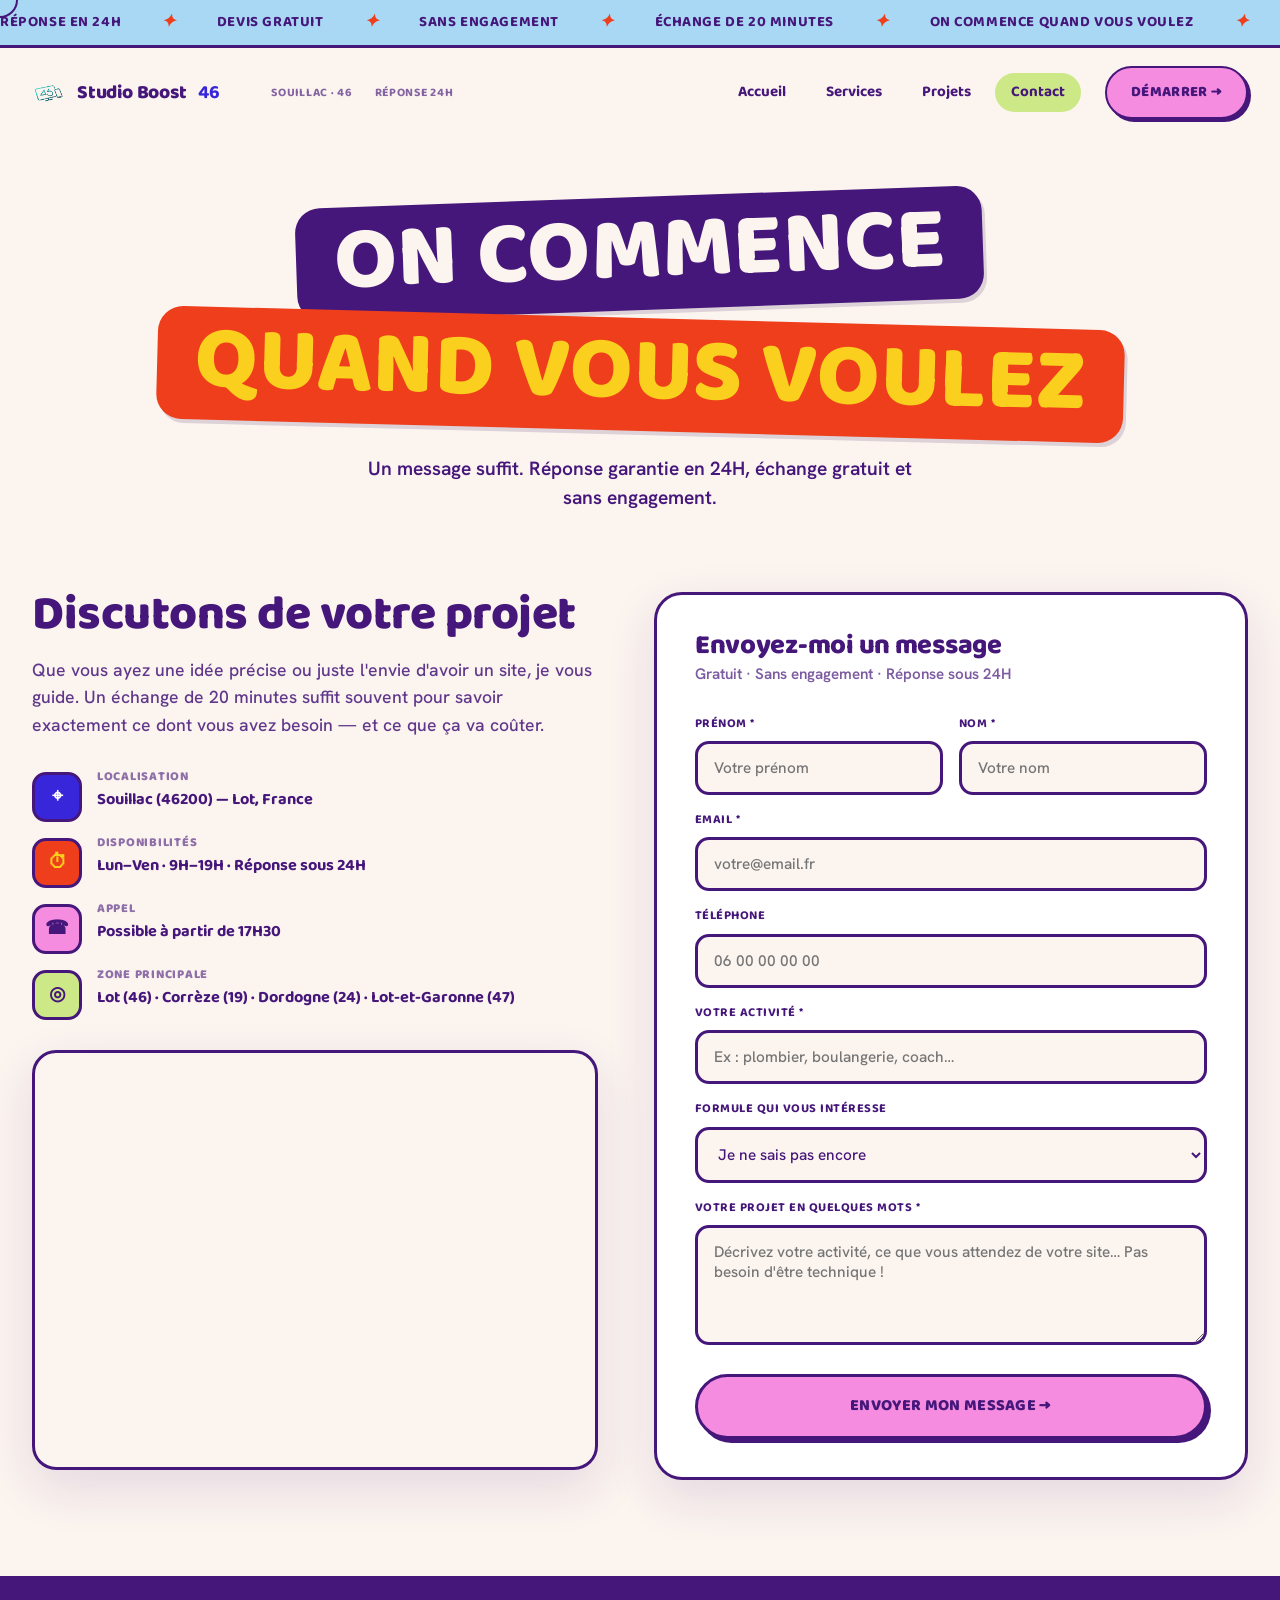
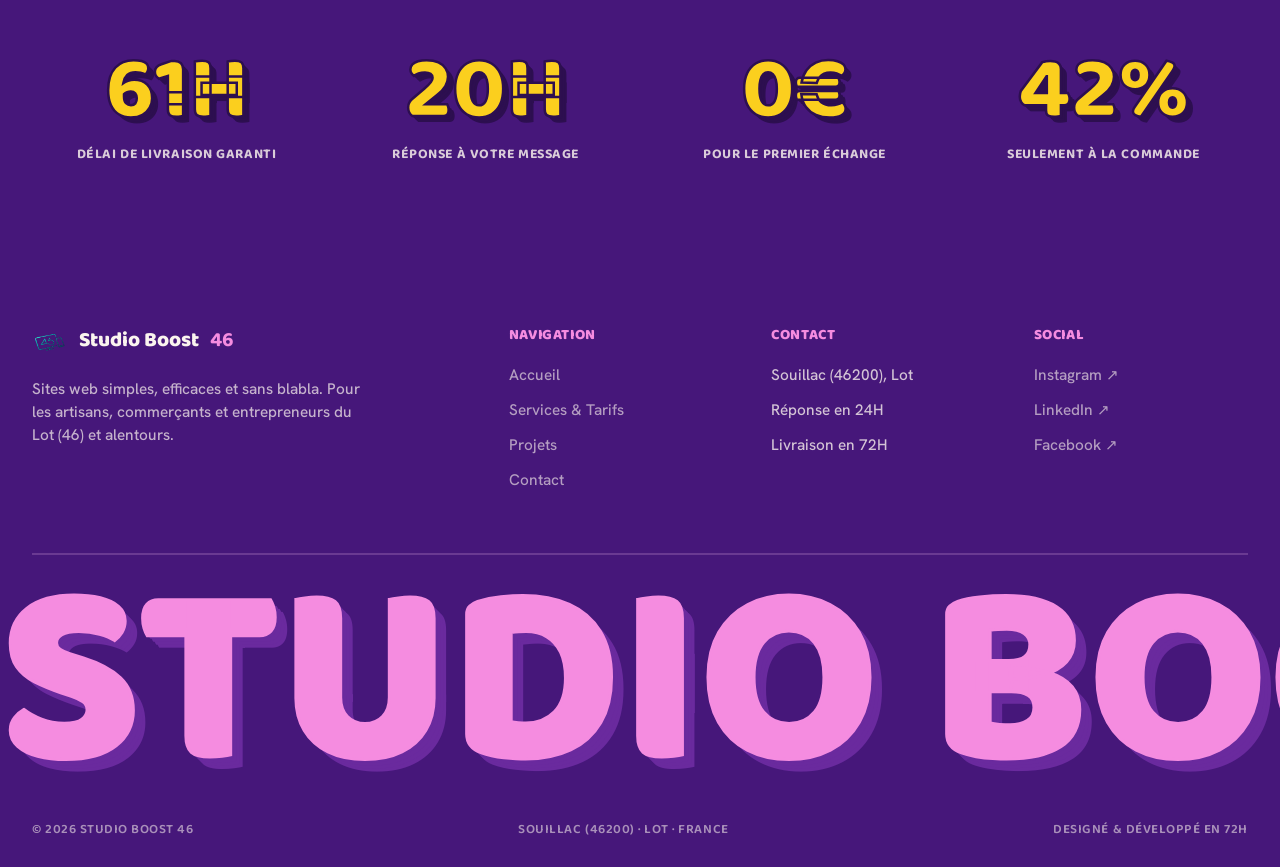
==== commit 9509dd5d: "Deploy : mise à jour index, services, projets, contact, style, script et images Co-Authored-By: Clau" ====
--- a/contact.html
+++ b/contact.html
@@ -1,283 +1,131 @@
 <!DOCTYPE html>
 <html lang="fr">
 <head>
-  <!-- Google tag (gtag.js) -->
-  <script async src="https://www.googletagmanager.com/gtag/js?id=G-YHTVVJS57M"></script>
-  <script>window.dataLayer=window.dataLayer||[];function gtag(){dataLayer.push(arguments);}gtag('js',new Date());gtag('config','G-YHTVVJS57M');</script>
-  <meta charset="UTF-8" />
-  <meta name="viewport" content="width=device-width, initial-scale=1.0" />
-  <meta name="description" content="Contactez Studio Boost 46 pour votre projet de site internet. Basée à Souillac (46), réponse garantie en 24H. Devis gratuit et sans engagement." />
-  <title>Contact — Studio Boost 46 | Souillac, Lot</title>
-  <link rel="stylesheet" href="style.css?v=3" />
-  <link rel="preconnect" href="https://fonts.googleapis.com">
-  <link rel="preconnect" href="https://fonts.gstatic.com" crossorigin>
-  <link rel="preload" as="style" href="https://fonts.googleapis.com/css2?family=Syne:wght@600;700;800&family=Inter+Tight:wght@400;500;600&family=Instrument+Serif:ital@0;1&family=JetBrains+Mono:wght@400;500&display=swap" onload="this.rel='stylesheet'">
-  <noscript><link rel="stylesheet" href="https://fonts.googleapis.com/css2?family=Syne:wght@600;700;800&family=Inter+Tight:wght@400;500;600&family=Instrument+Serif:ital@0;1&family=JetBrains+Mono:wght@400;500&display=swap"></noscript>
-  <link rel="icon" href="data:image/svg+xml,<svg xmlns='http://www.w3.org/2000/svg' viewBox='0 0 100 100'><text y='.9em' font-size='90'>⚡</text></svg>" />
+<meta charset="UTF-8" />
+<meta name="viewport" content="width=device-width, initial-scale=1.0" />
+<title>Contact — Studio Boost 46 | Souillac, Lot</title>
+<meta name="description" content="Contactez Studio Boost 46 pour votre site internet. Basée à Souillac (46), réponse en 24H. Devis gratuit et sans engagement." />
+<link rel="icon" href="data:image/svg+xml,<svg xmlns='http://www.w3.org/2000/svg' viewBox='0 0 100 100'><text y='.9em' font-size='90'>⚡</text></svg>" />
+<link rel="stylesheet" href="style.css" />
 </head>
-<body>
-
+<body data-screen-label="Contact">
 <div class="cursor" id="cursor"></div>
 
-<!-- NAV -->
-<nav class="nav is-scrolled" id="nav">
+<div class="topbar"><div class="topbar__track">
+  <span>RÉPONSE EN 24H <i class="spark">✦</i> DEVIS GRATUIT <i class="spark">✦</i> SANS ENGAGEMENT <i class="spark">✦</i> ÉCHANGE DE 20 MINUTES <i class="spark">✦</i> ON COMMENCE QUAND VOUS VOULEZ <i class="spark">✦</i></span>
+  <span aria-hidden="true">RÉPONSE EN 24H <i class="spark">✦</i> DEVIS GRATUIT <i class="spark">✦</i> SANS ENGAGEMENT <i class="spark">✦</i> ÉCHANGE DE 20 MINUTES <i class="spark">✦</i> ON COMMENCE QUAND VOUS VOULEZ <i class="spark">✦</i></span>
+</div></div>
+
+<nav class="nav" id="nav">
   <div class="container nav__inner">
-    <a href="index.html" class="nav__logo">
-      <img src="images/logo.webp" alt="Studio Boost 46" />
-      Studio Boost <strong>46</strong>
-    </a>
-    <ul class="nav__links">
-      <li><a href="index.html">Accueil</a></li>
-      <li><a href="services.html">Services</a></li>
-      <li><a href="projets.html">Projets</a></li>
-      <li><a href="contact.html" class="active">Contact</a></li>
-    </ul>
-    <a href="contact.html" class="nav__cta">Démarrer →</a>
-    <button class="nav__burger" aria-label="Ouvrir le menu"><span></span><span></span><span></span></button>
+    <a href="index.html" class="nav__logo"><img src="images/logo.png" alt="" />Studio Boost <strong>46</strong></a>
+    <div class="nav__meta"><span>Souillac · 46</span><span>Réponse 24H</span></div>
+    <div class="nav__links">
+      <a href="index.html">Accueil</a>
+      <a href="services.html">Services</a>
+      <a href="projets.html">Projets</a>
+      <a href="contact.html" class="active">Contact</a>
+    </div>
+    <a href="contact.html" class="nav__cta" data-magnetic>Démarrer →</a>
+    <button class="nav__burger" id="burger" aria-label="Menu"><span></span><span></span><span></span></button>
   </div>
 </nav>
-<nav class="nav__mobile">
+<div class="mobile-menu" id="mobileMenu">
   <a href="index.html">Accueil</a>
   <a href="services.html">Services</a>
   <a href="projets.html">Projets</a>
   <a href="contact.html" class="active">Contact</a>
-  <a href="contact.html" class="btn btn--teal">Démarrer mon projet →</a>
-</nav>
+  <div class="mm-cta"><a href="contact.html" class="btn btn--pink">Démarrer mon projet →</a></div>
+  <div class="mm-foot"><span>Souillac (46200) · Lot</span><span>Réponse en 24H · Livraison 72H</span></div>
+</div>
 
-<!-- PAGE HERO -->
 <section class="page-hero">
-  <div class="page-hero__inner">
-    <span class="page-hero__tag">Parlons de votre projet</span>
-    <h1>On commence<br><em>quand vous voulez.</em></h1>
-    <p>Un message suffit. Réponse garantie en 24H, échange gratuit et sans engagement.</p>
+  <div class="page-hero__blob" style="width:260px;height:260px;background:var(--pink);left:-60px;top:0"></div>
+  <div class="page-hero__blob" style="width:190px;height:190px;background:var(--lime);right:-30px;top:70px"></div>
+  <div class="container">
+    <div class="kicker reveal">
+      <div class="row"><span class="sticker st-purple" style="transform:rotate(-2deg)">On commence</span></div>
+      <div class="row"><span class="sticker st-red" style="transform:rotate(1.5deg)">quand vous voulez</span></div>
+    </div>
+    <p class="reveal reveal-d2">Un message suffit. Réponse garantie en 24H, échange gratuit et sans engagement.</p>
   </div>
 </section>
 
-<!-- Wave ink -->
-<div class="wave wave-to-ink" style="background:var(--ink);">
-  <svg viewBox="0 0 1440 80" preserveAspectRatio="none" xmlns="http://www.w3.org/2000/svg"><path d="M0,30 C240,80 480,0 720,40 C960,80 1200,10 1440,45 L1440,80 L0,80 Z"/></svg>
-</div>
-
-<!-- CONTACT SECTION -->
-<section class="contact-section">
+<section class="section" style="padding-top:50px">
   <div class="container">
     <div class="contact-grid">
-
-      <!-- Informations -->
       <div class="contact-info reveal">
-        <h2>Discutons de votre<br><em>projet ensemble</em></h2>
-        <p class="lead">Que vous ayez une idée précise ou juste l'envie d'avoir un site, je suis là pour vous guider. Un échange de 20 minutes suffit souvent pour savoir exactement ce dont vous avez besoin — et ce que ça va coûter.</p>
-
-        <div class="contact-details">
-          <div class="contact-detail">
-            <div class="contact-detail-icon">📍</div>
-            <div>
-              <h4>Localisation</h4>
-              <p>77 av. Jean Jaurès — 46200 Souillac, Lot</p>
-            </div>
-          </div>
-          <div class="contact-detail">
-            <div class="contact-detail-icon">🕐</div>
-            <div>
-              <h4>Disponibilités</h4>
-              <p>Lun–Ven · 9H–19H · Appels à partir de 17H30</p>
-            </div>
-          </div>
-          <div class="contact-detail">
-            <div class="contact-detail-icon">📞</div>
-            <div>
-              <h4>Téléphone</h4>
-              <p><a href="tel:+33626550559">06 26 55 05 59</a></p>
-            </div>
-          </div>
-          <div class="contact-detail">
-            <div class="contact-detail-icon">✉️</div>
-            <div>
-              <h4>Email</h4>
-              <p><a href="mailto:contact@studioboost46.com">contact@studioboost46.com</a></p>
-            </div>
-          </div>
-          <div class="contact-detail">
-            <div class="contact-detail-icon">🌍</div>
-            <div>
-              <h4>Zone d'intervention</h4>
-              <p>Lot (46) · Corrèze (19) · Cantal (15) · Dordogne (24) · Lot-et-Garonne (47)</p>
-            </div>
-          </div>
+        <h2>Discutons de votre projet</h2>
+        <p class="lead">Que vous ayez une idée précise ou juste l'envie d'avoir un site, je vous guide. Un échange de 20 minutes suffit souvent pour savoir exactement ce dont vous avez besoin — et ce que ça va coûter.</p>
+        <div class="cdetails">
+          <div class="cdetail"><div class="cdetail__icon i1">⌖</div><div><h4>Localisation</h4><p>Souillac (46200) — Lot, France</p></div></div>
+          <div class="cdetail"><div class="cdetail__icon i2">⏱</div><div><h4>Disponibilités</h4><p>Lun–Ven · 9H–19H · Réponse sous 24H</p></div></div>
+          <div class="cdetail"><div class="cdetail__icon i3">☎</div><div><h4>Appel</h4><p>Possible à partir de 17H30</p></div></div>
+          <div class="cdetail"><div class="cdetail__icon i4">◎</div><div><h4>Zone principale</h4><p>Lot (46) · Corrèze (19) · Dordogne (24) · Lot-et-Garonne (47)</p></div></div>
         </div>
-
-        <div class="contact-img">
-          <img src="images/client.webp" alt="Barbara Benoît — Studio Boost 46" loading="lazy" width="600" height="260" />
+        <div class="map-wrap reveal">
+          <iframe src="https://maps.google.com/maps?q=Souillac,46200,Lot,France&output=embed&z=13" title="Souillac, Lot" loading="lazy" referrerpolicy="no-referrer-when-downgrade"></iframe>
         </div>
       </div>
 
-      <!-- Formulaire -->
       <div class="reveal reveal-d2">
-        <div class="contact-form-card">
+        <div class="contact-card">
           <h3>Envoyez-moi un message</h3>
           <p class="sub">Gratuit · Sans engagement · Réponse sous 24H</p>
-
-          <form class="contact-form" novalidate>
-            <div class="form-row">
-              <div class="form-group">
-                <label for="prenom">Prénom *</label>
-                <input type="text" id="prenom" name="prenom" placeholder="Votre prénom" required />
-              </div>
-              <div class="form-group">
-                <label for="nom">Nom *</label>
-                <input type="text" id="nom" name="nom" placeholder="Votre nom" required />
-              </div>
+          <form class="contact-form" action="https://formspree.io/f/xojrwbzv" method="POST" novalidate>
+            <div class="fg-row">
+              <div class="fg"><label>Prénom *</label><input type="text" name="prenom" placeholder="Votre prénom" required /></div>
+              <div class="fg"><label>Nom *</label><input type="text" name="nom" placeholder="Votre nom" required /></div>
             </div>
-
-            <div class="form-group">
-              <label for="email">Email *</label>
-              <input type="email" id="email" name="email" placeholder="votre@email.fr" required />
-            </div>
-
-            <div class="form-group">
-              <label for="telephone">Téléphone</label>
-              <input type="tel" id="telephone" name="telephone" placeholder="06 00 00 00 00" />
-            </div>
-
-            <div class="form-group">
-              <label for="activite">Votre activité *</label>
-              <input type="text" id="activite" name="activite" placeholder="Ex : plombier, boulangerie, coach sportif…" required />
-            </div>
-
-            <div class="form-group">
-              <label for="formule">Formule qui vous intéresse</label>
-              <select id="formule" name="formule">
-                <option value="">Je ne sais pas encore</option>
-                <option value="essentiel">Formule Essentiel — 290€ (1 page)</option>
-                <option value="pro">Formule Pro — 590€ (4-5 pages)</option>
-                <option value="pro-plus">Formule Pro+ — 890€ (Pro + blog ou boutique)</option>
-                <option value="conseil">J'ai besoin de conseils pour choisir</option>
+            <div class="fg"><label>Email *</label><input type="email" name="email" placeholder="votre@email.fr" required /></div>
+            <div class="fg"><label>Téléphone</label><input type="tel" name="telephone" placeholder="06 00 00 00 00" /></div>
+            <div class="fg"><label>Votre activité *</label><input type="text" name="activite" placeholder="Ex : plombier, boulangerie, coach…" required /></div>
+            <div class="fg"><label>Formule qui vous intéresse</label>
+              <select name="formule">
+                <option>Je ne sais pas encore</option>
+                <option>Essentiel — 290€ (1 page)</option>
+                <option>Pro — 590€ (4-5 pages)</option>
+                <option>Pro+ — 890€ (Pro + blog/boutique)</option>
+                <option>J'ai besoin de conseils</option>
               </select>
             </div>
-
-            <div class="form-group">
-              <label for="message">Votre projet en quelques mots *</label>
-              <textarea id="message" name="message" placeholder="Décrivez votre activité, ce que vous attendez de votre site, vos questions… Pas besoin d'être technique !" required></textarea>
-            </div>
-
-            <button type="submit" class="btn btn--teal btn--lg form-submit">Envoyer mon message →</button>
-            <div class="form-success">✅ Message bien reçu ! Je vous réponds dans les 24H. À très vite !</div>
+            <div class="fg"><label>Votre projet en quelques mots *</label><textarea name="message" placeholder="Décrivez votre activité, ce que vous attendez de votre site… Pas besoin d'être technique !" required></textarea></div>
+            <button type="submit" class="btn btn--pink form-submit">Envoyer mon message →</button>
+            <div class="form-success">✦ Message bien reçu ! Je vous réponds dans les 24H. À très vite !</div>
           </form>
         </div>
-      </div>
-
-    </div>
-  </div>
-</section>
-
-<!-- MAP -->
-<section class="map-section">
-  <div class="container">
-    <h3 class="reveal">Je suis basée à <em>Souillac</em>, dans le Lot</h3>
-    <div class="map-wrap reveal reveal-d2">
-      <iframe
-        src="https://maps.google.com/maps?q=Souillac,46200,Lot,France&output=embed&z=13"
-        title="Studio Boost 46 — Souillac, Lot"
-        allowfullscreen
-        loading="lazy"
-        referrerpolicy="no-referrer-when-downgrade">
-      </iframe>
-    </div>
-  </div>
-</section>
-
-<!-- STATS RASSURANCE -->
-<div class="stats-band">
-  <div class="container">
-    <div class="stats reveal">
-      <div class="stat">
-        <div class="stat__num">72<span class="unit">H</span></div>
-        <div class="stat__label">Délai de livraison garanti</div>
-      </div>
-      <div class="stat">
-        <div class="stat__num">24<span class="unit">H</span></div>
-        <div class="stat__label">Réponse à votre message</div>
-      </div>
-      <div class="stat">
-        <div class="stat__num"><em>0</em><span class="unit">€</span></div>
-        <div class="stat__label">Pour le premier échange</div>
-      </div>
-      <div class="stat">
-        <div class="stat__num">50<span class="unit">%</span></div>
-        <div class="stat__label">Seulement à la commande</div>
-      </div>
-    </div>
-  </div>
-</div>
-
-<!-- Wave teal -->
-<div class="wave wave-to-teal" style="background:var(--ink);">
-  <svg viewBox="0 0 1440 80" preserveAspectRatio="none" xmlns="http://www.w3.org/2000/svg"><path d="M0,55 C480,0 960,80 1440,28 L1440,80 L0,80 Z" fill="#1ABFBE"/></svg>
-</div>
-
-<!-- CTA -->
-<section class="cta-banner">
-  <div class="container">
-    <div class="cta-banner__inner reveal">
-      <div class="cta-banner__eyebrow"><div class="label-badge" style="background:rgba(10,14,15,.15);color:var(--ink);border:2.5px solid rgba(10,14,15,.25);">Votre projet mérite mieux qu'un template</div></div>
-      <h2>
-        <span class="cta-main">Dites-moi tout,<br></span>
-        <em>je m'occupe du reste.</em>
-      </h2>
-      <div class="cta-banner__actions">
-        <a href="services.html" class="btn btn--cream btn--lg">Voir les tarifs</a>
-        <a href="projets.html" class="btn btn--ink btn--lg">Voir les projets</a>
       </div>
     </div>
   </div>
 </section>
 
-<!-- FOOTER -->
+<section class="section section--purple" style="padding:80px 0">
+  <div class="container">
+    <div class="stats reveal">
+      <div><div class="stat__num" data-count="72" data-suffix="H">0H</div><div class="stat__label">Délai de livraison garanti</div></div>
+      <div><div class="stat__num" data-count="24" data-suffix="H">0H</div><div class="stat__label">Réponse à votre message</div></div>
+      <div><div class="stat__num" data-count="0" data-suffix="€">0€</div><div class="stat__label">Pour le premier échange</div></div>
+      <div><div class="stat__num" data-count="50" data-suffix="%">0%</div><div class="stat__label">Seulement à la commande</div></div>
+    </div>
+  </div>
+</section>
+
 <footer class="footer">
   <div class="container">
     <div class="footer__grid">
       <div class="footer__brand">
-        <div class="logo"><img src="images/logo.webp" alt="">Studio Boost <strong>46</strong></div>
+        <div class="logo"><img src="images/logo.png" alt="" />Studio Boost <strong>46</strong></div>
         <p>Sites web simples, efficaces et sans blabla. Pour les artisans, commerçants et entrepreneurs du Lot (46) et alentours.</p>
-        <div class="footer__social">
-          <a href="https://www.facebook.com/share/1CuA4sLjBP/?mibextid=wwXIfr" aria-label="Facebook" target="_blank" rel="noopener">f</a>
-        </div>
       </div>
-      <div class="footer__col">
-        <h5>Navigation</h5>
-        <ul>
-          <li><a href="index.html">Accueil</a></li>
-          <li><a href="services.html">Services &amp; Tarifs</a></li>
-          <li><a href="projets.html">Projets</a></li>
-          <li><a href="contact.html">Contact</a></li>
-        </ul>
-      </div>
-      <div class="footer__col">
-        <h5>Contact</h5>
-        <ul>
-          <li>Souillac (46200), Lot</li>
-          <li>Réponse en 24H</li>
-          <li>Livraison en 72H</li>
-          <li><a href="contact.html">→ Envoyer un message</a></li>
-        </ul>
-      </div>
-      <div class="footer__col">
-        <h5>Légal</h5>
-        <ul>
-          <li><a href="mentions-legales.html">Mentions légales</a></li>
-          <li><a href="mentions-legales.html">RGPD</a></li>
-        </ul>
-      </div>
-    </div>
-    <div class="footer__giant">Studio Boost <em>46.</em></div>
-    <div class="footer__bottom">
-      <span>© 2026 Studio Boost 46</span>
-      <span>Souillac (46200) · Lot · France</span>
-      <span><a href="mentions-legales.html">Mentions légales</a></span>
+      <div class="footer__col"><h5>Navigation</h5><ul><li><a href="index.html">Accueil</a></li><li><a href="services.html">Services & Tarifs</a></li><li><a href="projets.html">Projets</a></li><li><a href="contact.html">Contact</a></li></ul></div>
+      <div class="footer__col"><h5>Contact</h5><ul><li>Souillac (46200), Lot</li><li>Réponse en 24H</li><li>Livraison en 72H</li></ul></div>
+      <div class="footer__col"><h5>Social</h5><ul><li><a href="#">Instagram ↗</a></li><li><a href="#">LinkedIn ↗</a></li><li><a href="#">Facebook ↗</a></li></ul></div>
     </div>
   </div>
+  <div class="footer__giant">STUDIO BOOST 46</div>
+  <div class="container"><div class="footer__bottom"><span>© 2026 Studio Boost 46</span><span>Souillac (46200) · Lot · France</span><span>Designé & développé en 72H</span></div></div>
 </footer>
 
-<script src="script.js?v=2"></script>
+<script src="script.js"></script>
 </body>
 </html>
--- a/style.css
+++ b/style.css
@@ -1,524 +1,333 @@
-/* ======================================================
-   STUDIO BOOST 46 — Feastie × Studio Neo 2026
-   Design system partagé par toutes les pages
-   ====================================================== */
-
-:root {
-  --ink:        #0A0E0F;
-  --ink-2:      #10171A;
-  --ink-3:      #1A2326;
-  --cream:      #F5F1EA;
-  --cream-2:    #EDE6D8;
-  --cream-3:    #E2DACB;
-  --teal:       #1ABFBE;
-  --teal-vivid: #00D4D2;
-  --teal-light: #5BE5E3;
-  --teal-pale:  #A8F0EF;
-  --teal-dark:  #0D9090;
-  --teal-xdark: #086868;
-  --white:      #FFFFFF;
-  --muted:      #8B9698;
-  --muted-2:    #5A6669;
-  --line-light: rgba(245,241,234,.1);
-  --font-display: 'Syne', sans-serif;
-  --font-body:    'Inter Tight', sans-serif;
-  --font-serif:   'Instrument Serif', serif;
-  --font-mono:    'JetBrains Mono', monospace;
-  --ease:     cubic-bezier(.4,0,.2,1);
-  --ease-out: cubic-bezier(.2,.7,.2,1);
+/* ============================================================
+   STUDIO BOOST 46 — Feastie-style site  ·  shared stylesheet
+   ============================================================ */
+@import url('https://fonts.googleapis.com/css2?family=Baloo+2:wght@600;700;800&family=Hanken+Grotesk:wght@400;500;600;700;800&display=swap');
+
+:root{
+  --cream:#FBF4EF; --cream-2:#F3EBDF;
+  --ink:#46177A; --ink-deep:#2D0F50;
+  --blue:#3826DB; --pink:#F58CE0; --pink-soft:#FBC7F1;
+  --lime:#CDE886; --lime-deep:#B6D85F;
+  --red:#EF3E1B; --yellow:#FBCF1E; --sky:#A9D8F4; --orange:#F5651C;
+  --font-display:'Baloo 2',sans-serif; --font-body:'Hanken Grotesk',sans-serif;
+  --ease:cubic-bezier(.4,0,.2,1); --ease-out:cubic-bezier(.2,.8,.2,1); --pop:cubic-bezier(.34,1.56,.64,1);
+  --extrude-ink:2px 2px 0 var(--ink-deep),4px 4px 0 var(--ink-deep),6px 6px 0 var(--ink-deep),8px 8px 0 var(--ink-deep),10px 10px 0 var(--ink-deep),12px 12px 0 var(--ink-deep),14px 14px 0 var(--ink-deep),16px 16px 0 var(--ink-deep);
+  --shadow-sticker:3px 4px 0 rgba(45,15,80,.15);
+  --shadow-card:0 18px 50px rgba(70,23,122,.12);
 }
-
-/* ── RESET ── */
-*,*::before,*::after{box-sizing:border-box;margin:0;padding:0;}
-html{scroll-behavior:smooth;}
-html,body{background:var(--ink);color:var(--cream);font-family:var(--font-body);-webkit-font-smoothing:antialiased;overflow-x:hidden;}
-body{font-size:16px;line-height:1.55;}
-img{display:block;max-width:100%;}
-a{color:inherit;text-decoration:none;}
-button{background:none;border:0;font:inherit;color:inherit;cursor:pointer;}
-::selection{background:var(--teal);color:var(--ink);}
-.container{width:100%;max-width:1380px;margin:0 auto;padding:0 48px;}
-
-/* ── GRAIN ── */
-html::after{content:"";position:fixed;inset:0;pointer-events:none;z-index:9990;
-  background-image:url("data:image/svg+xml,%3Csvg xmlns='http://www.w3.org/2000/svg' width='300' height='300'%3E%3Cfilter id='n'%3E%3CfeTurbulence type='fractalNoise' baseFrequency='0.88' numOctaves='4' stitchTiles='stitch'/%3E%3C/filter%3E%3Crect width='300' height='300' filter='url(%23n)'/%3E%3C/svg%3E");
-  opacity:.038;}
-
-/* ── CURSOR ── */
-.cursor{position:fixed;top:0;left:0;width:12px;height:12px;border-radius:50%;background:var(--teal);pointer-events:none;z-index:9999;mix-blend-mode:difference;transform:translate(-50%,-50%);transition:width .3s var(--ease),height .3s var(--ease);}
-.cursor.is-hover{width:56px;height:56px;}
-@media(max-width:900px){.cursor{display:none;}}
-
-/* ── NAV ── */
-.nav{position:fixed;inset:0 0 auto 0;z-index:50;padding:18px 0;transition:background .4s var(--ease),border-color .4s var(--ease);border-bottom:1px solid transparent;}
-.nav.is-scrolled{background:rgba(10,14,15,.93);backdrop-filter:blur(24px) saturate(1.3);-webkit-backdrop-filter:blur(24px) saturate(1.3);border-color:var(--line-light);}
-.nav__inner{display:flex;align-items:center;justify-content:space-between;gap:24px;}
-.nav__logo{display:flex;align-items:center;gap:10px;font-family:var(--font-display);font-weight:800;font-size:1.05rem;}
-.nav__logo img{width:30px;height:30px;border-radius:8px;}
-.nav__logo strong{color:var(--teal);}
-.nav__links{display:flex;gap:32px;list-style:none;font-size:.9rem;font-weight:500;}
-.nav__links a{color:var(--cream);opacity:.7;position:relative;padding:6px 0;transition:opacity .3s;}
-.nav__links a::after{content:"";position:absolute;left:0;right:0;bottom:-2px;height:2px;background:var(--teal);transform:scaleX(0);transform-origin:left;transition:transform .4s var(--ease);}
-.nav__links a:hover,.nav__links a.active{opacity:1;}
-.nav__links a:hover::after,.nav__links a.active::after{transform:scaleX(1);}
-.nav__cta{display:inline-flex;align-items:center;gap:8px;padding:11px 22px;border-radius:12px;background:var(--teal);color:var(--ink);font-weight:800;font-size:.88rem;box-shadow:0 4px 0 var(--teal-dark);transition:transform .15s,box-shadow .15s;}
-.nav__cta:hover{transform:translateY(2px);box-shadow:0 2px 0 var(--teal-dark);}
-.nav__cta:active{transform:translateY(4px);box-shadow:none;}
-.nav__burger{display:none;flex-direction:column;gap:5px;padding:4px;cursor:pointer;}
-.nav__burger span{display:block;width:24px;height:2px;background:var(--cream);border-radius:2px;transition:all .3s;}
-.nav__burger.open span:nth-child(1){transform:translateY(7px) rotate(45deg);}
-.nav__burger.open span:nth-child(2){opacity:0;}
-.nav__burger.open span:nth-child(3){transform:translateY(-7px) rotate(-45deg);}
-
-/* Mobile nav */
-.nav__mobile{display:none;position:fixed;inset:0;z-index:40;background:var(--ink-2);flex-direction:column;align-items:center;justify-content:center;gap:32px;font-family:var(--font-display);font-size:1.8rem;font-weight:800;opacity:0;pointer-events:none;transition:opacity .4s;}
-.nav__mobile.open{display:flex;opacity:1;pointer-events:all;}
-.nav__mobile a{color:var(--cream);transition:color .3s;}
-.nav__mobile a:hover,.nav__mobile a.active{color:var(--teal);}
-.nav__mobile .btn{font-size:1rem;}
-
-/* ── BUTTONS — Feastie flat-offset shadow ── */
-.btn{display:inline-flex;align-items:center;gap:10px;padding:15px 28px;border-radius:12px;font-weight:800;font-size:.95rem;cursor:pointer;border:2.5px solid var(--ink);white-space:nowrap;font-family:var(--font-body);position:relative;transition:background .15s,transform .12s,box-shadow .12s,gap .2s;user-select:none;}
-.btn::after{content:"→";font-size:.95em;transition:transform .2s;}
-.btn:hover::after{transform:translateX(4px);}
-.btn--teal,.btn--primary{background:var(--teal);color:var(--ink);border-color:var(--ink);box-shadow:3px 3px 0 var(--ink);}
-.btn--teal:hover,.btn--primary:hover{transform:translate(-1px,-1px);box-shadow:5px 5px 0 var(--ink);}
-.btn--teal:active,.btn--primary:active{transform:translate(3px,3px);box-shadow:none;}
-.btn--outline,.btn--ghost{background:transparent;color:var(--cream);border-color:rgba(245,241,234,.5);box-shadow:3px 3px 0 rgba(245,241,234,.2);}
-.btn--outline:hover,.btn--ghost:hover{transform:translate(-1px,-1px);box-shadow:5px 5px 0 rgba(245,241,234,.3);border-color:var(--cream);}
-.btn--outline:active,.btn--ghost:active{transform:translate(3px,3px);box-shadow:none;}
-.btn--cream{background:var(--white);color:var(--ink);border-color:var(--ink);box-shadow:3px 3px 0 var(--ink);}
-.btn--cream:hover{transform:translate(-1px,-1px);box-shadow:5px 5px 0 var(--ink);}
-.btn--cream:active{transform:translate(3px,3px);box-shadow:none;}
-.btn--ink{background:var(--ink);color:var(--cream);border-color:rgba(245,241,234,.35);box-shadow:3px 3px 0 rgba(245,241,234,.25);}
-.btn--ink:hover{transform:translate(-1px,-1px);box-shadow:5px 5px 0 rgba(245,241,234,.35);}
-.btn--ink:active{transform:translate(3px,3px);box-shadow:none;}
-/* ghost-ink: on cream backgrounds */
-.btn--ghost-ink{background:transparent;color:var(--ink);border-color:rgba(10,14,15,.35);box-shadow:3px 3px 0 rgba(10,14,15,.2);}
-.btn--ghost-ink:hover{transform:translate(-1px,-1px);box-shadow:5px 5px 0 rgba(10,14,15,.25);border-color:var(--ink);}
-.btn--ghost-ink:active{transform:translate(3px,3px);box-shadow:none;}
-.btn--lg{padding:18px 36px;font-size:1.05rem;}
-.btn--sm{padding:9px 18px;font-size:.82rem;}
-/* Legacy small teal btn */
-.btn--teal-sm{display:inline-flex;align-items:center;gap:8px;padding:11px 20px;border-radius:12px;background:var(--teal);color:var(--ink);border:2.5px solid var(--ink);box-shadow:3px 3px 0 var(--ink);font-weight:800;font-size:.88rem;white-space:nowrap;transition:transform .12s,box-shadow .12s;}
-.btn--teal-sm:hover{transform:translate(-1px,-1px);box-shadow:5px 5px 0 var(--ink);}
-
-/* ── LABEL BADGE (pill, thick border) ── */
-.label-badge{display:inline-flex;align-items:center;gap:8px;padding:8px 20px;border-radius:100px;font-family:var(--font-display);font-weight:800;font-size:.8rem;letter-spacing:.04em;text-transform:uppercase;border:2.5px solid currentColor;}
-.label-badge--teal{background:var(--teal);color:var(--ink);border-color:var(--ink);}
-.label-badge--cream{background:var(--cream);color:var(--ink);border-color:var(--ink);}
-.label-badge--outline{background:transparent;color:var(--teal);border-color:var(--teal);}
-.label-badge--outline-cream{background:transparent;color:var(--cream);border-color:var(--cream);}
-.label-badge .dot{width:7px;height:7px;border-radius:50%;background:currentColor;flex-shrink:0;}
-
-/* ── LIVE DOT ── */
-.live-dot{width:7px;height:7px;border-radius:50%;background:currentColor;animation:pulse 1.6s infinite;flex-shrink:0;}
-@keyframes pulse{0%{box-shadow:0 0 0 0 currentColor;}70%{box-shadow:0 0 0 7px transparent;}100%{box-shadow:0 0 0 0 transparent;}}
-
-/* ── MORPHING BLOB ── */
-.morph-blob{position:absolute;pointer-events:none;z-index:0;animation:morphblob 14s ease-in-out infinite;}
-@keyframes morphblob{
-  0%,100%{border-radius:67% 33% 42% 58%/56% 44% 56% 44%;}
-  33%{border-radius:42% 58% 67% 33%/44% 56% 44% 56%;}
-  66%{border-radius:58% 42% 33% 67%/56% 44% 56% 44%;}
-}
-
-/* ── WAVE SVG dividers ── */
-.wave{display:block;width:100%;overflow:hidden;line-height:0;margin-bottom:-1px;}
-.wave svg{display:block;width:100%;}
-.wave-to-ink svg path{fill:var(--ink);}
-.wave-to-cream svg path{fill:var(--cream);}
-.wave-to-teal svg path{fill:var(--teal);}
-
-/* ── MARQUEE ── */
-.marquee{padding:28px 0;border-block:2.5px solid var(--cream);background:var(--teal);overflow:hidden;}
-.marquee__track{display:flex;gap:48px;white-space:nowrap;animation:scroll-m 32s linear infinite;font-family:var(--font-display);font-weight:800;font-size:clamp(1.6rem,4vw,3.2rem);letter-spacing:-.02em;color:var(--ink);align-items:center;}
-.marquee__track span{display:inline-flex;align-items:center;gap:48px;}
-.marquee__track em{font-family:var(--font-serif);font-style:italic;color:var(--ink);font-weight:400;opacity:.7;}
-.marquee__dot{width:10px;height:10px;border-radius:50%;background:var(--ink);flex-shrink:0;opacity:.5;}
-@keyframes scroll-m{to{transform:translateX(-50%);}}
-.marquee--dark{background:var(--ink);border-color:var(--line-light);}
-.marquee--dark .marquee__track{color:var(--cream);}
-.marquee--dark .marquee__dot{background:var(--teal);opacity:.8;}
-.marquee--dark .marquee__track em{color:var(--teal);opacity:1;}
-.marquee--rev,.marquee--reverse{animation-direction:reverse;}
-.marquee--rev .marquee__track,.marquee--reverse .marquee__track{animation-direction:reverse;animation-duration:44s;}
-/* Small mono marquee (projets page) */
-.marquee--small{border-color:var(--line-light);background:var(--ink);}
-.marquee--small .marquee__track{font-size:clamp(1rem,2vw,1.4rem);font-family:var(--font-mono);font-weight:500;text-transform:uppercase;letter-spacing:.2em;color:var(--muted);gap:32px;}
-.marquee--small .marquee__track span{gap:32px;}
-.marquee--small .marquee__track em{color:var(--teal);font-family:var(--font-mono);font-style:normal;opacity:1;}
-
-/* ── REVEAL ── */
-.reveal{opacity:0;transform:translateY(24px);transition:opacity .7s var(--ease-out),transform .7s var(--ease-out);}
-.reveal.in{opacity:1;transform:none;}
-.reveal-d2{transition-delay:.13s;}
-.reveal-d3{transition-delay:.24s;}
-.reveal-d4{transition-delay:.35s;}
-
-/* ── 3D TEXT ── */
-.text-3d-teal{color:var(--teal);text-shadow:2px 2px 0 var(--teal-dark),4px 4px 0 var(--teal-xdark),6px 6px 0 rgba(13,144,144,.4),8px 8px 0 rgba(13,144,144,.15);}
-.text-3d-cream{color:var(--cream);-webkit-text-stroke:2px var(--ink);text-shadow:3px 3px 0 var(--ink),6px 6px 0 rgba(10,14,15,.3);}
-.text-outline{color:transparent;-webkit-text-stroke:2px var(--cream);}
-
-/* ── STAMP PILL ── */
-.stamp-pill{display:inline-flex;flex-direction:column;align-items:center;justify-content:center;padding:14px 20px;border-radius:100px;background:var(--cream);color:var(--ink);border:3px solid var(--ink);box-shadow:4px 4px 0 var(--ink);font-family:var(--font-display);font-weight:800;text-align:center;line-height:1.1;}
-.stamp-pill__big{font-size:1.8rem;letter-spacing:-.04em;color:var(--teal);text-shadow:2px 2px 0 var(--teal-dark);}
-.stamp-pill__sub{font-family:var(--font-mono);font-size:.58rem;text-transform:uppercase;letter-spacing:.2em;color:var(--muted-2);margin-top:2px;}
-
-/* ══════════════════════════════════════════
-   PAGE HERO (pages secondaires)
-══════════════════════════════════════════ */
-.page-hero{padding:160px 0 100px;text-align:center;position:relative;overflow:hidden;background:var(--ink);}
-.page-hero::before{content:"";position:absolute;top:-80px;left:-120px;width:560px;height:560px;background:rgba(26,191,190,.13);border-radius:67% 33% 42% 58%/56% 44% 56% 44%;animation:morphblob 14s ease-in-out infinite;pointer-events:none;}
-.page-hero::after{content:"";position:absolute;bottom:-60px;right:-100px;width:400px;height:400px;background:rgba(26,191,190,.08);border-radius:42% 58% 67% 33%/44% 56% 44% 56%;animation:morphblob 18s ease-in-out infinite reverse;pointer-events:none;}
-.page-hero__inner{max-width:860px;margin:0 auto;padding:0 32px;position:relative;z-index:2;}
-.page-hero__tag{font-family:var(--font-mono);font-size:.78rem;text-transform:uppercase;letter-spacing:.2em;color:var(--teal);display:inline-flex;align-items:center;gap:14px;margin-bottom:28px;}
-.page-hero__tag::before,.page-hero__tag::after{content:"";width:32px;height:1px;background:currentColor;display:inline-block;}
-.page-hero h1{font-family:var(--font-display);font-weight:800;font-size:clamp(3rem,7vw,7rem);line-height:.92;letter-spacing:-.04em;color:var(--cream);margin-bottom:28px;}
-.page-hero h1 em{font-style:italic;font-family:var(--font-serif);font-weight:400;color:var(--teal);}
-.page-hero p{font-size:1.1rem;color:var(--muted);line-height:1.6;max-width:580px;margin:0 auto;}
-
-/* ══════════════════════════════════════════
-   SECTION SCAFFOLD
-══════════════════════════════════════════ */
-section{position:relative;}
-.section{padding:100px 0;position:relative;overflow:hidden;}
-.section > .container{position:relative;z-index:1;}
-.section--cream{background:var(--cream);color:var(--ink);}
-.section--ink{background:var(--ink);color:var(--cream);}
-
-/* Section blobs */
-.section::before{content:"";position:absolute;top:-60px;right:-80px;width:420px;height:420px;background:rgba(26,191,190,.07);border-radius:58% 42% 67% 33%/50% 60% 40% 50%;animation:morphblob 20s ease-in-out infinite;pointer-events:none;z-index:0;}
-.section::after{content:"";position:absolute;bottom:-80px;left:-60px;width:320px;height:320px;background:rgba(26,191,190,.05);border-radius:42% 58% 33% 67%/60% 40% 60% 40%;animation:morphblob 16s ease-in-out infinite reverse;pointer-events:none;z-index:0;}
-.section--cream::before{background:rgba(26,191,190,.12);}
-.section--cream::after{background:rgba(26,191,190,.08);}
-
-/* Section header */
-.section__header{display:grid;grid-template-columns:1fr 2fr;gap:80px;margin-bottom:70px;align-items:end;}
-.section__eyebrow{font-family:var(--font-mono);font-size:.72rem;text-transform:uppercase;letter-spacing:.2em;color:var(--muted);display:flex;align-items:center;gap:14px;}
-.section__eyebrow::before{content:"";width:32px;height:1px;background:currentColor;display:inline-block;}
-.section--cream .section__eyebrow{color:var(--muted-2);}
-.section__title{font-family:var(--font-display);font-weight:800;font-size:clamp(2.6rem,5.5vw,5.4rem);line-height:.92;letter-spacing:-.04em;}
-.section__title em{font-style:italic;font-family:var(--font-serif);font-weight:400;color:var(--teal);}
-.section--cream .section__title em{color:var(--teal-dark);}
-
-/* ══════════════════════════════════════════
-   PRICING CARDS — Feastie 3D flat-shadow
-══════════════════════════════════════════ */
-.pricing{display:grid;grid-template-columns:1fr 1.2fr 1fr;gap:16px;align-items:end;}
-.pcard{border-radius:24px;padding:40px 34px 34px;position:relative;display:flex;flex-direction:column;gap:16px;overflow:hidden;border:2.5px solid;transition:transform .4s var(--ease-out),box-shadow .4s var(--ease-out);}
-/* Default card (cream bg) */
-.pcard:not(.pcard--star):not(.pcard--hero){background:var(--ink-2);border-color:rgba(245,241,234,.15);box-shadow:6px 6px 0 rgba(245,241,234,.08);}
-.pcard:not(.pcard--star):not(.pcard--hero):hover{transform:translate(-2px,-4px);box-shadow:8px 10px 0 rgba(245,241,234,.1);}
-/* Hero / best-seller card */
-.pcard--hero,.pcard--star{background:var(--teal);color:var(--ink);border-color:var(--ink);box-shadow:8px 8px 0 var(--ink);padding:52px 38px 42px;}
-.pcard--hero:hover,.pcard--star:hover{transform:translate(-3px,-6px);box-shadow:11px 14px 0 var(--ink);}
-.pcard__badge{position:absolute;top:18px;right:18px;}
-.pcard__name{font-family:var(--font-mono);font-weight:700;font-size:.8rem;letter-spacing:.2em;text-transform:uppercase;color:var(--teal);}
-.pcard--hero .pcard__name,.pcard--star .pcard__name{color:var(--ink);opacity:.7;}
-.pcard__desc{font-size:.94rem;line-height:1.55;opacity:.65;min-height:46px;}
-.pcard__price{display:flex;align-items:baseline;gap:4px;padding:18px 0;border-top:1.5px dashed rgba(245,241,234,.15);border-bottom:1.5px dashed rgba(245,241,234,.15);margin:4px 0;}
-.pcard--hero .pcard__price,.pcard--star .pcard__price{border-color:rgba(10,14,15,.2);}
-.pcard__price strong{font-family:var(--font-display);font-weight:800;font-size:4rem;line-height:1;letter-spacing:-.05em;}
-.pcard__price small{font-size:1.3rem;font-weight:700;opacity:.55;}
-.pcard__price .from{font-family:var(--font-mono);font-size:.62rem;text-transform:uppercase;letter-spacing:.12em;opacity:.4;margin-left:auto;align-self:center;}
-.pcard__features{list-style:none;display:flex;flex-direction:column;gap:11px;flex:1;}
-.pcard__features li{display:flex;align-items:flex-start;gap:10px;font-size:.92rem;line-height:1.4;}
-.pcard__features li::before{content:"";width:16px;height:16px;border-radius:50%;flex-shrink:0;margin-top:2px;
-  background:var(--teal) url("data:image/svg+xml;utf8,<svg xmlns='http://www.w3.org/2000/svg' viewBox='0 0 24 24' fill='none' stroke='%230A0E0F' stroke-width='3.5'><path d='M4 12l5 5L20 6'/></svg>") center/58% no-repeat;}
-.pcard--hero .pcard__features li::before,.pcard--star .pcard__features li::before{background-color:var(--ink);background-image:url("data:image/svg+xml;utf8,<svg xmlns='http://www.w3.org/2000/svg' viewBox='0 0 24 24' fill='none' stroke='%231ABFBE' stroke-width='3.5'><path d='M4 12l5 5L20 6'/></svg>");}
-.pcard__cta{display:inline-flex;align-items:center;justify-content:center;gap:8px;padding:14px 22px;border-radius:12px;font-weight:800;font-size:.9rem;font-family:var(--font-body);border:2.5px solid;transition:transform .12s,box-shadow .12s;}
-.pcard:not(.pcard--star):not(.pcard--hero) .pcard__cta{background:var(--teal);color:var(--ink);border-color:var(--ink);box-shadow:3px 3px 0 var(--ink);}
-.pcard:not(.pcard--star):not(.pcard--hero) .pcard__cta:hover{transform:translate(-1px,-1px);box-shadow:4px 4px 0 var(--ink);}
-.pcard--hero .pcard__cta,.pcard--star .pcard__cta{background:var(--ink);color:var(--cream);border-color:var(--cream);box-shadow:3px 3px 0 rgba(245,241,234,.4);}
-.pcard--hero .pcard__cta:hover,.pcard--star .pcard__cta:hover{transform:translate(-1px,-1px);box-shadow:4px 4px 0 rgba(245,241,234,.4);}
-.pricing__foot{text-align:center;margin-top:32px;font-family:var(--font-mono);font-size:.78rem;letter-spacing:.06em;color:var(--muted);text-transform:uppercase;}
-.pricing__foot strong{color:var(--teal);}
-.pcard__photo{width:100%;height:200px;object-fit:contain;object-position:center;background:var(--ink-3);border-radius:14px;margin-bottom:20px;}
-.pcard--hero .pcard__photo,.pcard--star .pcard__photo{background:rgba(10,14,15,.25);}
-/* Options */
-.pricing__options{display:grid;grid-template-columns:repeat(3,1fr);gap:12px;margin-top:24px;}
-.pricing__opt{background:rgba(245,241,234,.05);border:1.5px solid rgba(245,241,234,.12);border-radius:16px;padding:18px 22px;display:flex;align-items:center;gap:14px;}
-.pricing__opt-icon{font-size:1.4rem;flex-shrink:0;}
-.pricing__opt-label{font-family:var(--font-display);font-weight:700;font-size:.9rem;color:var(--cream);}
-.pricing__opt-sub{font-family:var(--font-mono);font-size:.68rem;text-transform:uppercase;letter-spacing:.1em;color:var(--muted);margin-top:2px;}
-.pricing__opt-price{margin-left:auto;font-family:var(--font-display);font-weight:800;font-size:1.1rem;color:var(--teal);white-space:nowrap;}
-
-/* ══════════════════════════════════════════
-   MAINTENANCE SECTION (services page)
-══════════════════════════════════════════ */
-.maintenance-section{padding:100px 0;}
-.maintenance-box{display:grid;grid-template-columns:1fr auto;gap:60px;align-items:start;background:var(--ink-2);border:2.5px solid rgba(245,241,234,.12);border-radius:24px;padding:48px;box-shadow:6px 6px 0 rgba(245,241,234,.06);}
-.maintenance-box h3{font-family:var(--font-display);font-weight:800;font-size:clamp(1.6rem,2.5vw,2.2rem);letter-spacing:-.03em;margin-bottom:16px;}
-.maintenance-box > div > p{color:rgba(245,241,234,.65);font-size:1rem;line-height:1.7;margin-bottom:16px;}
-.maintenance-feats{display:grid;grid-template-columns:1fr 1fr;gap:10px 24px;margin-top:24px;}
-.maintenance-feat{font-size:.9rem;color:rgba(245,241,234,.75);display:flex;align-items:center;gap:10px;}
-.maintenance-feat::before{content:"";width:16px;height:16px;border-radius:50%;flex-shrink:0;background:var(--teal) url("data:image/svg+xml;utf8,<svg xmlns='http://www.w3.org/2000/svg' viewBox='0 0 24 24' fill='none' stroke='%230A0E0F' stroke-width='3.5'><path d='M4 12l5 5L20 6'/></svg>") center/58% no-repeat;}
-.maintenance-price-block{text-align:center;min-width:190px;}
-.maintenance-price-block .price{font-family:var(--font-display);font-weight:800;font-size:5rem;line-height:1;letter-spacing:-.05em;color:var(--teal);text-shadow:3px 3px 0 var(--teal-dark);}
-.maintenance-price-block .per{font-family:var(--font-mono);font-size:.85rem;color:var(--muted);text-transform:uppercase;letter-spacing:.1em;margin-bottom:12px;}
-.maintenance-price-block small{display:block;font-size:.8rem;color:var(--muted);line-height:1.5;margin-bottom:24px;}
-
-/* ══════════════════════════════════════════
-   PHOTO ADD-ON (services)
-══════════════════════════════════════════ */
-.photo-section{background:var(--ink-2);}
-.photo-addon{display:grid;grid-template-columns:auto 1fr;gap:40px;align-items:center;background:var(--ink-3);border:2.5px solid rgba(245,241,234,.12);border-radius:24px;padding:48px 56px;box-shadow:6px 6px 0 rgba(245,241,234,.06);}
-.photo-addon__icon{font-size:4rem;line-height:1;}
-.photo-addon__content h3{font-family:var(--font-display);font-weight:800;font-size:1.8rem;letter-spacing:-.03em;margin-bottom:14px;color:var(--cream);}
-.photo-addon__content p{color:var(--muted);line-height:1.65;max-width:560px;}
-
-/* ══════════════════════════════════════════
-   PAYMENT SECTION (services)
-══════════════════════════════════════════ */
-.payment-section{background:var(--ink-2);}
-.payment-grid{display:grid;grid-template-columns:repeat(2,1fr);gap:16px;margin-top:60px;}
-.payment-card{display:flex;align-items:flex-start;gap:20px;background:var(--ink-3);border:2.5px solid rgba(245,241,234,.1);border-radius:20px;padding:32px 28px;transition:border-color .3s,transform .3s,box-shadow .3s;}
-.payment-card:hover{border-color:var(--teal);transform:translate(-1px,-2px);box-shadow:4px 4px 0 rgba(26,191,190,.3);}
-.payment-icon{width:48px;height:48px;border-radius:12px;background:rgba(26,191,190,.12);border:2px solid rgba(26,191,190,.25);display:grid;place-items:center;color:var(--teal);font-size:1.4rem;flex-shrink:0;}
-.payment-card h4{font-family:var(--font-display);font-weight:800;font-size:1.1rem;margin-bottom:8px;}
-.payment-card p{font-size:.93rem;color:rgba(245,241,234,.6);line-height:1.6;}
-
-/* ══════════════════════════════════════════
-   FAQ ACCORDION
-══════════════════════════════════════════ */
-.faq-section{padding:100px 0;}
-.faq__list{max-width:780px;margin:0 auto;display:flex;flex-direction:column;gap:0;border:2.5px solid rgba(245,241,234,.15);border-radius:20px;overflow:hidden;}
-/* on cream backgrounds */
-.section--cream .faq__list{border-color:var(--ink);}
-.faq__item{border-bottom:2px solid rgba(245,241,234,.08);}
-.section--cream .faq__item{border-bottom-color:rgba(10,14,15,.1);}
-.faq__item:last-child{border-bottom:0;}
-.faq__q,.faq__q *{width:100%;display:flex;align-items:center;justify-content:space-between;gap:20px;padding:22px 28px;font-family:var(--font-display);font-weight:700;font-size:1.05rem;cursor:pointer;background:transparent;text-align:left;transition:background .2s,color .3s;}
-.faq__q{color:var(--cream);}
-.section--cream .faq__q{color:var(--ink);}
-.faq__q:hover{background:rgba(26,191,190,.06);}
-.faq__q-icon,.faq__icon{width:28px;height:28px;border-radius:50%;border:2px solid currentColor;display:grid;place-items:center;flex-shrink:0;font-size:1.1rem;transition:transform .3s,background .2s;min-width:28px;}
-.faq__item.open .faq__q-icon,.faq__item.open .faq__icon{transform:rotate(45deg);background:var(--teal);border-color:var(--teal);color:var(--ink);}
-.faq__a{max-height:0;overflow:hidden;transition:max-height .4s ease,padding .3s;}
-.faq__item.open .faq__a{max-height:400px;padding:0 28px 24px;}
-.faq__a p,.faq__a{font-size:.98rem;line-height:1.7;color:rgba(245,241,234,.65);}
-.section--cream .faq__a,.section--cream .faq__a p{color:rgba(10,14,15,.7);}
-.faq__a strong{color:var(--cream);}
-.section--cream .faq__a strong{color:var(--ink);}
-.faq__a .faq__tag{display:inline-flex;align-items:center;gap:6px;margin-top:12px;padding:7px 16px;background:var(--teal);color:var(--ink);border-radius:100px;font-family:var(--font-display);font-weight:800;font-size:.75rem;text-transform:uppercase;border:2px solid var(--ink);}
-
-/* ══════════════════════════════════════════
-   STATS BAND
-══════════════════════════════════════════ */
-.stats-band{background:var(--ink);}
-.stats{display:grid;grid-template-columns:repeat(4,1fr);border-top:2px solid rgba(245,241,234,.08);border-bottom:2px solid rgba(245,241,234,.08);}
-.stat{padding:52px 32px;border-right:2px solid rgba(245,241,234,.08);}
-.stat:last-child{border-right:0;}
-.stat__num{font-family:var(--font-display);font-weight:800;font-size:clamp(3rem,6vw,5.5rem);line-height:.88;letter-spacing:-.045em;color:var(--white);}
-.stat__num em{font-style:italic;font-family:var(--font-serif);font-weight:400;color:var(--teal-vivid);}
-.stat__num .unit,.stat__num span{color:var(--white);}
-.stat__label{font-family:var(--font-mono);font-size:.74rem;text-transform:uppercase;letter-spacing:.14em;color:var(--muted);margin-top:14px;max-width:180px;line-height:1.4;}
-
-/* ══════════════════════════════════════════
-   TESTIMONIALS
-══════════════════════════════════════════ */
-.temo{background:var(--ink);color:var(--cream);padding:100px 0;}
-.temo__head{text-align:center;margin-bottom:56px;}
-.temo__title{font-family:var(--font-display);font-weight:800;font-size:clamp(2.4rem,4.5vw,4.5rem);line-height:.9;letter-spacing:-.04em;}
-.temo__title em{font-style:italic;font-family:var(--font-serif);font-weight:400;color:var(--teal-dark);}
-.temo__grid{display:grid;grid-template-columns:repeat(3,1fr);gap:16px;}
-.temo__card{background:var(--ink-2);color:var(--cream);border-radius:20px;padding:32px 28px;display:flex;flex-direction:column;gap:16px;border:2.5px solid rgba(245,241,234,.1);box-shadow:5px 5px 0 rgba(245,241,234,.06);transition:transform .4s var(--ease-out),box-shadow .4s var(--ease-out);}
-.temo__card:hover{transform:translate(-2px,-4px);box-shadow:7px 9px 0 rgba(245,241,234,.1);}
-.temo__stars{color:var(--teal);letter-spacing:2px;font-size:.95rem;}
-.temo__text{font-family:var(--font-serif);font-style:italic;font-size:1.02rem;line-height:1.65;color:rgba(245,241,234,.85);flex:1;}
-.temo__author{display:flex;align-items:center;gap:12px;}
-.temo__avatar{width:40px;height:40px;border-radius:50%;background:linear-gradient(135deg,var(--teal-light),var(--teal-dark));display:grid;place-items:center;font-family:var(--font-display);font-weight:800;color:var(--ink);font-size:.9rem;flex-shrink:0;border:2px solid var(--ink);overflow:hidden;}
-.temo__avatar img{width:100%;height:100%;object-fit:cover;}
-.temo__author-info strong{display:block;font-weight:700;font-size:.9rem;}
-.temo__author-info span{font-family:var(--font-mono);font-size:.68rem;text-transform:uppercase;letter-spacing:.1em;color:var(--muted);}
-.temo__google-badge{display:inline-flex;align-items:center;gap:10px;margin-top:14px;}
-.temo__google-badge img{height:28px;width:auto;}
-.temo__footer{text-align:center;margin-top:60px;}
-.temo__google-btn{display:inline-flex;align-items:center;gap:10px;padding:14px 24px;border-radius:12px;border:2.5px solid rgba(245,241,234,.2);box-shadow:3px 3px 0 rgba(245,241,234,.1);font-size:.88rem;font-weight:700;transition:border-color .3s,background .3s,transform .15s,box-shadow .15s;}
-.temo__google-btn:hover{border-color:var(--teal);transform:translate(-1px,-1px);box-shadow:5px 5px 0 rgba(26,191,190,.3);}
-
-/* ══════════════════════════════════════════
-   CTA BANNER — Teal Feastie
-══════════════════════════════════════════ */
-.cta-banner{background:var(--teal);color:var(--ink);padding:120px 0;position:relative;overflow:hidden;}
-.cta-banner::before{content:"";position:absolute;top:-80px;right:-80px;width:440px;height:440px;background:rgba(255,255,255,.12);border-radius:67% 33% 52% 48%/56% 44% 56% 44%;pointer-events:none;animation:morphblob 18s ease-in-out infinite;}
-.cta-banner::after{content:"";position:absolute;bottom:-50px;left:-50px;width:320px;height:320px;background:rgba(10,14,15,.08);border-radius:42% 58% 67% 33%/50% 40% 60% 50%;pointer-events:none;animation:morphblob 22s ease-in-out infinite reverse;}
-.cta-banner__inner{position:relative;z-index:2;text-align:center;}
-.cta-banner__eyebrow,.cta-banner__tag{display:inline-flex;align-items:center;gap:14px;margin-bottom:24px;font-family:var(--font-mono);font-size:.78rem;text-transform:uppercase;letter-spacing:.14em;color:rgba(10,14,15,.7);}
-.cta-banner__tag::before,.cta-banner__tag::after{content:"";width:32px;height:1px;background:currentColor;}
-.cta-banner h2{font-family:var(--font-display);font-weight:800;font-size:clamp(3rem,9vw,9.5rem);line-height:.86;letter-spacing:-.05em;margin-bottom:44px;}
-.cta-banner h2 .cta-main{color:var(--ink);text-shadow:4px 4px 0 rgba(10,14,15,.18),8px 8px 0 rgba(10,14,15,.08);}
-.cta-banner h2 em{font-style:italic;font-family:var(--font-serif);font-weight:400;color:var(--ink);opacity:.7;}
-.cta-banner__actions{display:inline-flex;gap:14px;flex-wrap:wrap;justify-content:center;}
-/* background giant text (old style.css) */
-.cta-banner__bgtext{position:absolute;left:50%;bottom:-60px;transform:translateX(-50%);font-family:var(--font-display);font-weight:800;font-size:28rem;line-height:.7;letter-spacing:-.08em;color:rgba(10,14,15,.07);pointer-events:none;z-index:1;white-space:nowrap;}
-
-/* ══════════════════════════════════════════
-   FOOTER — Feastie giant outline
-══════════════════════════════════════════ */
-.footer{background:var(--ink);color:var(--cream);padding:90px 0 36px;overflow:hidden;}
-.footer__grid{display:grid;grid-template-columns:2fr 1fr 1fr 1fr;gap:56px;padding-bottom:70px;border-bottom:2px solid var(--line-light);}
-.footer__brand .logo{display:flex;align-items:center;gap:12px;font-family:var(--font-display);font-weight:800;font-size:1.1rem;margin-bottom:16px;}
-.footer__brand .logo img{width:32px;height:32px;border-radius:8px;}
-.footer__brand .logo strong{color:var(--teal);}
-.footer__brand p{color:var(--muted);max-width:300px;font-size:.92rem;line-height:1.55;}
-.footer__social{margin-top:24px;}
-.footer__social a{display:inline-flex;align-items:center;justify-content:center;width:36px;height:36px;border-radius:50%;border:2px solid var(--line-light);font-weight:700;font-size:1rem;transition:border-color .3s,color .3s;}
-.footer__social a:hover{border-color:var(--teal);color:var(--teal);}
-.footer__col h5{font-family:var(--font-mono);font-size:.7rem;text-transform:uppercase;letter-spacing:.16em;color:var(--muted);margin-bottom:18px;font-weight:500;}
-.footer__col ul{list-style:none;display:flex;flex-direction:column;gap:10px;}
-.footer__col a{opacity:.6;font-size:.92rem;transition:opacity .3s,color .3s;}
-.footer__col a:hover{opacity:1;color:var(--teal);}
-.footer__bottom{display:flex;justify-content:space-between;align-items:center;flex-wrap:wrap;gap:14px;padding-top:28px;font-family:var(--font-mono);font-size:.7rem;text-transform:uppercase;letter-spacing:.12em;color:var(--muted-2);}
-.footer__bottom a{color:var(--muted-2);transition:color .3s;}
-.footer__bottom a:hover{color:var(--teal);}
-/* Giant outline text */
-.footer__giant{font-family:var(--font-display);font-weight:800;font-size:clamp(5rem,16vw,16rem);line-height:.82;letter-spacing:-.06em;text-align:center;margin-top:56px;user-select:none;-webkit-text-stroke:1.5px rgba(245,241,234,.1);color:transparent;}
-.footer__giant em{font-family:var(--font-serif);font-style:italic;-webkit-text-stroke:0;color:rgba(26,191,190,.25);}
-
-/* ══════════════════════════════════════════
-   CONTACT PAGE
-══════════════════════════════════════════ */
-.contact-section{padding:80px 0 120px;}
-.contact-grid{display:grid;grid-template-columns:1fr 1fr;gap:80px;align-items:start;}
-.contact-info h2{font-family:var(--font-display);font-weight:800;font-size:clamp(2.4rem,4vw,4rem);line-height:.95;letter-spacing:-.04em;margin-bottom:28px;}
-.contact-info h2 em{font-family:var(--font-serif);font-style:italic;color:var(--teal);}
-.contact-info .lead{font-size:1.05rem;line-height:1.65;color:rgba(245,241,234,.7);margin-bottom:48px;max-width:500px;}
-.contact-details{display:flex;flex-direction:column;gap:12px;margin-bottom:36px;}
-.contact-detail{display:flex;align-items:flex-start;gap:16px;padding:18px 22px;border:2px solid rgba(245,241,234,.1);border-radius:16px;transition:border-color .3s,transform .2s,box-shadow .2s;}
-.contact-detail:hover{border-color:var(--teal);transform:translate(-1px,-1px);box-shadow:3px 3px 0 rgba(26,191,190,.25);}
-.contact-detail-icon{width:38px;height:38px;border-radius:10px;background:rgba(26,191,190,.1);border:2px solid rgba(26,191,190,.2);display:grid;place-items:center;font-size:.85rem;flex-shrink:0;}
-.contact-detail h4{font-family:var(--font-display);font-weight:700;font-size:.95rem;margin-bottom:4px;}
-.contact-detail p{font-size:.88rem;color:rgba(245,241,234,.6);line-height:1.5;}
-.contact-detail p a{color:var(--teal);}
-.contact-img{border-radius:16px;overflow:hidden;border:2.5px solid rgba(245,241,234,.1);}
-.contact-img img{width:100%;height:260px;object-fit:cover;object-position:center top;}
-.contact-form-card{background:var(--ink-2);border:2.5px solid rgba(245,241,234,.1);border-radius:24px;padding:48px 40px;box-shadow:6px 6px 0 rgba(245,241,234,.05);}
-.contact-form-card h3{font-family:var(--font-display);font-weight:800;font-size:1.8rem;letter-spacing:-.03em;margin-bottom:6px;}
-.contact-form-card .sub{font-family:var(--font-mono);font-size:.75rem;text-transform:uppercase;letter-spacing:.14em;color:var(--muted);margin-bottom:32px;}
-.form-group{display:flex;flex-direction:column;gap:8px;margin-bottom:20px;}
-.form-row{display:grid;grid-template-columns:1fr 1fr;gap:16px;}
-.form-group label{font-size:.85rem;font-weight:500;color:rgba(245,241,234,.7);}
-.form-group input,.form-group select,.form-group textarea{background:var(--ink-3);border:2px solid rgba(245,241,234,.1);border-radius:12px;padding:14px 18px;color:var(--cream);font-family:var(--font-body);font-size:1rem;transition:border-color .3s,box-shadow .2s;outline:none;}
-.form-group input::placeholder,.form-group textarea::placeholder{color:var(--muted-2);}
-.form-group input:focus,.form-group select:focus,.form-group textarea:focus{border-color:var(--teal);box-shadow:0 0 0 3px rgba(26,191,190,.15);}
-.form-group select{appearance:none;cursor:pointer;}
-.form-group select option{background:var(--ink-2);}
-.form-group textarea{height:140px;resize:vertical;}
-.form-submit{width:100%;justify-content:center;margin-top:8px;}
-.form-success{display:none;margin-top:16px;padding:16px 22px;border-radius:12px;background:rgba(26,191,190,.1);border:2px solid rgba(26,191,190,.3);color:var(--teal-light);font-size:.95rem;text-align:center;}
-.map-section{padding:0 0 80px;}
-.map-section h3{font-family:var(--font-display);font-weight:800;font-size:clamp(1.4rem,2.5vw,2.2rem);letter-spacing:-.03em;margin-bottom:32px;color:var(--cream);}
-.map-section h3 em{font-family:var(--font-serif);font-style:italic;color:var(--teal);}
-.map-wrap{border-radius:16px;overflow:hidden;height:380px;border:2.5px solid rgba(245,241,234,.1);}
-.map-wrap iframe{width:100%;height:100%;border:0;}
-
-/* ══════════════════════════════════════════
-   PROJETS PAGE
-══════════════════════════════════════════ */
-.projets-section{padding:80px 0 120px;}
-.projet-grid{display:grid;grid-template-columns:repeat(2,1fr);gap:24px;margin-bottom:80px;}
-.projet-card{background:var(--ink-2);border:2.5px solid rgba(245,241,234,.1);border-radius:24px;overflow:hidden;transition:transform .5s var(--ease-out),border-color .4s,box-shadow .4s;display:flex;flex-direction:column;}
-.projet-card:hover{transform:translate(-3px,-5px);border-color:var(--teal);box-shadow:6px 6px 0 rgba(26,191,190,.25);}
-/* Browser mockup */
-.projet-card__browser{background:var(--ink-3);padding:12px 14px 0;}
-.projet-card__browser-bar{display:flex;align-items:center;gap:10px;background:var(--ink-2);border-radius:8px 8px 0 0;padding:10px 14px;}
-.projet-card__browser-dots{display:flex;gap:5px;}
-.projet-card__browser-dots span{width:10px;height:10px;border-radius:50%;}
-.projet-card__browser-dots span:nth-child(1){background:#FF5F57;}
-.projet-card__browser-dots span:nth-child(2){background:#FFBD2E;}
-.projet-card__browser-dots span:nth-child(3){background:#28CA41;}
-.projet-card__browser-url{flex:1;background:var(--ink-3);border-radius:4px;padding:5px 10px;font-family:var(--font-mono);font-size:.68rem;color:var(--muted);letter-spacing:.04em;}
-.projet-card__browser-screen{overflow:hidden;aspect-ratio:16/9;}
-.projet-card__browser-screen img{width:100%;height:100%;object-fit:cover;object-position:top;transition:transform .6s var(--ease-out);display:block;}
-.projet-card:hover .projet-card__browser-screen img{transform:scale(1.04);}
-.projet-card__img{aspect-ratio:16/9;overflow:hidden;background:var(--ink-3);position:relative;}
-.projet-card__img img{width:100%;height:100%;object-fit:cover;object-position:top;transition:transform .6s var(--ease-out);}
-.projet-card:hover .projet-card__img img{transform:scale(1.04);}
-.projet-card__body{padding:32px 32px 28px;display:flex;flex-direction:column;gap:14px;flex:1;}
-.projet-card__tags{display:flex;gap:8px;flex-wrap:wrap;}
-.projet-card__tag{font-family:var(--font-mono);font-size:.7rem;text-transform:uppercase;letter-spacing:.14em;padding:5px 12px;border-radius:8px;background:rgba(26,191,190,.1);border:1.5px solid rgba(26,191,190,.25);color:var(--teal);}
-.projet-card__tag--formule{background:rgba(26,191,190,.15);color:var(--ink);background-color:var(--teal);border-color:var(--teal);font-weight:800;}
-.projet-card__title{font-family:var(--font-display);font-weight:800;font-size:clamp(1.4rem,2.2vw,2rem);letter-spacing:-.03em;line-height:1.1;}
-.projet-card__desc{font-size:.96rem;color:rgba(245,241,234,.6);line-height:1.6;flex:1;}
-.projet-card__link{display:inline-flex;align-items:center;gap:10px;font-family:var(--font-mono);font-size:.78rem;text-transform:uppercase;letter-spacing:.12em;color:var(--teal);margin-top:8px;transition:gap .3s var(--ease);}
-.projet-card__link:hover{gap:16px;}
-.projets-coming{max-width:700px;margin:0 auto;text-align:center;padding:60px 32px;}
-.projets-coming__icon{font-size:3rem;margin-bottom:20px;display:block;}
-.projets-coming h2{font-family:var(--font-display);font-weight:800;font-size:clamp(1.6rem,2.8vw,2.2rem);letter-spacing:-.03em;line-height:1.1;margin-bottom:16px;}
-.projets-coming h2 em{font-family:var(--font-serif);font-style:italic;color:var(--teal);}
-.projets-coming p{font-size:1rem;color:rgba(245,241,234,.6);line-height:1.75;margin-bottom:16px;}
-.projets-wip{display:flex;gap:20px;flex-wrap:wrap;justify-content:center;margin:36px 0;}
-.projets-wip__card{background:var(--ink-2);border:2.5px solid rgba(245,241,234,.1);border-radius:16px;padding:24px 28px;flex:1;min-width:160px;max-width:200px;text-align:center;}
-.projets-wip__card .icon{font-size:1.8rem;margin-bottom:12px;}
-.projets-wip__card strong{display:block;font-family:var(--font-display);font-weight:800;margin-bottom:8px;}
-.projets-wip__card span{font-size:.84rem;color:var(--muted);}
-.projets-wip__bar{width:60px;height:3px;border-radius:2px;background:var(--teal);opacity:.4;margin:12px auto 0;}
-
-/* ══════════════════════════════════════════
-   MENTIONS LÉGALES
-══════════════════════════════════════════ */
-.mentions-section{padding:80px 0 120px;}
-.mentions-content{max-width:780px;margin:0 auto;display:flex;flex-direction:column;gap:48px;}
-.mentions-block h2{font-family:var(--font-display);font-weight:800;font-size:1.4rem;letter-spacing:-.02em;margin-bottom:16px;color:var(--cream);border-bottom:2px solid var(--line-light);padding-bottom:12px;}
-.mentions-block p,.mentions-block ul{font-size:.98rem;color:rgba(245,241,234,.65);line-height:1.8;margin-bottom:8px;}
-.mentions-block strong{color:var(--cream);}
-.mentions-block a{color:var(--teal);}
-.mentions-block ul{padding-left:20px;}
-.mentions-block ul li{margin-bottom:6px;}
-
-/* ══════════════════════════════════════════
-   MAINTENANCE CTA (index)
-══════════════════════════════════════════ */
-.pricing__maint-cta{margin-top:32px;}
-.pricing__maint-inner{display:flex;align-items:center;justify-content:space-between;gap:24px;background:var(--ink);border:2.5px solid var(--teal);border-radius:20px;padding:24px 32px;flex-wrap:wrap;box-shadow:4px 4px 0 rgba(26,191,190,.3);}
-.pricing__maint-inner strong{font-family:var(--font-display);font-weight:800;font-size:1.1rem;color:var(--teal);display:block;margin-bottom:4px;}
-.pricing__maint-inner span{font-size:.88rem;color:var(--muted);}
-
-/* Payment cards on cream bg */
-.section--cream .payment-card{background:var(--white);border-color:rgba(10,14,15,.1);box-shadow:none;}
-.section--cream .payment-card:hover{border-color:var(--teal-dark);box-shadow:4px 4px 0 rgba(13,144,144,.2);}
-.section--cream .payment-card h4{color:var(--ink);}
-.section--cream .payment-card p{color:var(--muted-2);}
-.section--cream .payment-icon{background:rgba(13,144,144,.1);border-color:rgba(13,144,144,.25);}
-
-/* ── MOBILE ── */
-@media(max-width:900px){
-  .nav__links,.nav__cta{display:none;}
-  .nav__burger{display:flex;}
-}
-@media(max-width:1000px){
-  .container{padding:0 28px;}
-  .section__header{grid-template-columns:1fr;gap:30px;margin-bottom:50px;}
-  .pricing{grid-template-columns:1fr;}
-  .temo__grid{grid-template-columns:1fr;}
-  .footer__grid{grid-template-columns:1fr 1fr;gap:40px;}
-  .contact-grid{grid-template-columns:1fr;gap:48px;}
-  .payment-grid{grid-template-columns:1fr;}
-  .maintenance-box{grid-template-columns:1fr;gap:36px;}
-  .maintenance-feats{grid-template-columns:1fr;}
-  .pricing__options{grid-template-columns:1fr;}
-  .why__inner,.why__grid{grid-template-columns:1fr;gap:40px;}
-}
-@media(max-width:780px){
-  .container{padding:0 20px;}
-  .stats{grid-template-columns:repeat(2,1fr);}
-  .stat{padding:28px 16px;}
-  .stat__num{font-size:clamp(2.4rem,10vw,4rem);}
-  .stat:nth-child(2){border-right:0;}
-  .stat:nth-child(1),.stat:nth-child(2){border-bottom:2px solid rgba(245,241,234,.08);}
-  .projet-grid{grid-template-columns:1fr;}
-  .form-row{grid-template-columns:1fr;}
-  .photo-addon{grid-template-columns:1fr;gap:20px;padding:32px 24px;}
-  .photo-addon__icon{font-size:2.6rem;}
-  .footer__grid{grid-template-columns:1fr;}
-  .contact-form-card{padding:28px 20px;}
-  .contact-img{display:none;}
-  .cta-banner__bgtext{display:none;}
-  .cta-banner{padding:80px 0;}
-  .pricing__maint-inner{flex-direction:column;align-items:flex-start;gap:16px;padding:20px 24px;}
-  .page-hero{padding:120px 0 70px;}
-  .section{padding:70px 0;}
-}
+*,*::before,*::after{box-sizing:border-box;margin:0;padding:0}
+html{scroll-behavior:smooth}
+html,body{background:var(--cream);color:var(--ink);font-family:var(--font-body);-webkit-font-smoothing:antialiased;overflow-x:hidden}
+body{font-size:17px;line-height:1.55;font-weight:500}
+img{display:block;max-width:100%}
+a{color:inherit;text-decoration:none}
+button{background:none;border:0;font:inherit;color:inherit;cursor:pointer}
+::selection{background:var(--yellow);color:var(--ink)}
+.container{width:100%;max-width:1380px;margin:0 auto;padding:0 32px}
+h1,h2,h3,h4{font-family:var(--font-display);font-weight:800;line-height:.95;letter-spacing:-.01em}
+
+/* CURSOR */
+.cursor{position:fixed;top:0;left:0;width:36px;height:36px;border-radius:50%;border:2.5px solid var(--ink);pointer-events:none;z-index:9999;transform:translate(-50%,-50%);transition:width .3s var(--pop),height .3s var(--pop),background .3s var(--ease),border-color .3s}
+.cursor.is-hover{width:64px;height:64px;background:var(--yellow);border-color:var(--ink)}
+@media (max-width:900px){.cursor{display:none}}
+
+/* STICKERS */
+.sticker{display:inline-block;font-family:var(--font-display);font-weight:800;text-transform:uppercase;line-height:.92;padding:.14em .42em .2em;border-radius:.28em;box-shadow:var(--shadow-sticker);letter-spacing:.005em}
+.st-purple{background:var(--ink);color:var(--cream)}
+.st-blue{background:var(--blue);color:#fff}
+.st-pink{background:var(--pink);color:var(--ink)}
+.st-pink-soft{background:var(--pink-soft);color:var(--ink)}
+.st-lime{background:var(--lime);color:var(--ink)}
+.st-red{background:var(--red);color:var(--yellow)}
+.st-yellow{background:var(--yellow);color:var(--ink)}
+.st-sky{background:var(--sky);color:var(--ink)}
+
+/* TOP BAR */
+.topbar{background:var(--sky);border-bottom:3px solid var(--ink);overflow:hidden;padding:9px 0}
+.topbar__track{display:flex;gap:40px;white-space:nowrap;animation:scroll 30s linear infinite;font-family:var(--font-display);font-weight:700;font-size:.92rem;text-transform:uppercase;letter-spacing:.04em;color:var(--ink);align-items:center}
+.topbar__track span{display:inline-flex;align-items:center;gap:40px}
+.topbar__track .spark{color:var(--red);font-size:1.1rem}
+@keyframes scroll{to{transform:translateX(-50%)}}
+
+/* NAV */
+.nav{position:sticky;top:0;z-index:60;background:var(--cream);transition:box-shadow .3s var(--ease);padding:18px 0}
+.nav.is-scrolled{box-shadow:0 6px 24px rgba(70,23,122,.1)}
+.nav__inner{display:flex;align-items:center;gap:24px}
+.nav__logo{display:flex;align-items:center;gap:11px;font-family:var(--font-display);font-weight:800;font-size:1.2rem;color:var(--ink);letter-spacing:-.01em}
+.nav__logo img{width:34px;height:34px;border-radius:9px}
+.nav__logo strong{color:var(--blue)}
+.nav__meta{margin-left:28px;display:flex;gap:22px;font-family:var(--font-display);font-weight:700;font-size:.74rem;text-transform:uppercase;letter-spacing:.06em;color:var(--ink);opacity:.65}
+.nav__links{margin-left:auto;display:flex;gap:8px;align-items:center}
+.nav__links a{font-family:var(--font-display);font-weight:700;font-size:.95rem;color:var(--ink);padding:8px 16px;border-radius:100px;transition:background .25s var(--ease),color .25s}
+.nav__links a:hover,.nav__links a.active{background:var(--lime)}
+.nav__cta{display:inline-flex;align-items:center;gap:8px;background:var(--pink);color:var(--ink);font-family:var(--font-display);font-weight:800;font-size:.92rem;text-transform:uppercase;letter-spacing:.02em;padding:13px 24px;border-radius:100px;border:2.5px solid var(--ink);box-shadow:3px 3px 0 var(--ink);transition:transform .2s var(--pop),box-shadow .2s var(--ease)}
+.nav__cta:hover{transform:translate(-2px,-2px);box-shadow:5px 5px 0 var(--ink)}
+.nav__cta:active{transform:translate(1px,1px);box-shadow:1px 1px 0 var(--ink)}
+@media (max-width:1000px){.nav__meta,.nav__links{display:none}.nav__cta{margin-left:auto;margin-right:14px}}
+
+/* BURGER + MOBILE MENU */
+.nav__burger{display:none;flex-direction:column;justify-content:center;gap:5px;width:48px;height:48px;border:3px solid var(--ink);border-radius:14px;background:var(--yellow);box-shadow:3px 3px 0 var(--ink);transition:transform .2s var(--pop),box-shadow .2s}
+.nav__burger:active{transform:translate(1px,1px);box-shadow:1px 1px 0 var(--ink)}
+.nav__burger span{display:block;width:22px;height:3px;border-radius:3px;background:var(--ink);margin:0 auto;transition:transform .3s var(--pop),opacity .2s}
+.nav__burger.open span:nth-child(1){transform:translateY(8px) rotate(45deg)}
+.nav__burger.open span:nth-child(2){opacity:0}
+.nav__burger.open span:nth-child(3){transform:translateY(-8px) rotate(-45deg)}
+.mobile-menu{display:none;position:fixed;inset:0;z-index:55;background:var(--cream);padding:120px 28px 40px;flex-direction:column;gap:14px}
+.mobile-menu.open{display:flex;animation:mm-in .35s var(--ease-out)}
+@keyframes mm-in{from{opacity:0;transform:translateY(-12px)}to{opacity:1;transform:none}}
+.mobile-menu a{font-family:var(--font-display);font-weight:800;font-size:2.4rem;text-transform:uppercase;color:var(--ink);padding:10px 0;border-bottom:3px solid rgba(70,23,122,.12);line-height:1;letter-spacing:-.01em}
+.mobile-menu a:last-of-type{border-bottom:0}
+.mobile-menu a.active{color:var(--blue)}
+.mobile-menu .mm-cta{margin-top:18px;border-bottom:0}
+.mobile-menu .mm-cta .btn{width:100%;justify-content:center}
+.mobile-menu .mm-foot{margin-top:auto;font-family:var(--font-display);font-weight:700;font-size:.8rem;text-transform:uppercase;letter-spacing:.06em;opacity:.55;display:flex;flex-direction:column;gap:6px}
+body.menu-open{overflow:hidden}
+/* responsive override — must come LAST so it wins the cascade */
+@media (max-width:1000px){.nav__burger{display:flex}}
+
+/* BUTTONS */
+.btn{display:inline-flex;align-items:center;gap:10px;font-family:var(--font-display);font-weight:800;font-size:1rem;text-transform:uppercase;letter-spacing:.02em;padding:17px 30px;border-radius:100px;border:3px solid var(--ink);box-shadow:4px 4px 0 var(--ink);transition:transform .2s var(--pop),box-shadow .2s var(--ease),background .25s}
+.btn:hover{transform:translate(-2px,-2px);box-shadow:6px 6px 0 var(--ink)}
+.btn:active{transform:translate(2px,2px);box-shadow:1px 1px 0 var(--ink)}
+.btn .arrow{transition:transform .3s var(--ease-out)}
+.btn:hover .arrow{transform:translateX(5px)}
+.btn--pink{background:var(--pink);color:var(--ink)}
+.btn--blue{background:var(--blue);color:#fff}
+.btn--lime{background:var(--lime);color:var(--ink)}
+.btn--yellow{background:var(--yellow);color:var(--ink)}
+.btn--cream{background:var(--cream);color:var(--ink)}
+.btn--lg{font-size:1.05rem;padding:20px 34px}
+
+/* RIBBON */
+.ribbon{background:var(--ink);border-block:3px solid var(--ink);overflow:hidden;padding:18px 0;transform:rotate(-1.4deg) scale(1.04);margin:50px 0}
+.ribbon__track{display:flex;gap:36px;white-space:nowrap;animation:scroll 26s linear infinite;font-family:var(--font-display);font-weight:800;font-size:clamp(1.4rem,3vw,2.4rem);text-transform:uppercase;color:var(--cream);align-items:center}
+.ribbon__track span{display:inline-flex;align-items:center;gap:36px}
+.ribbon__track em{font-style:normal;color:var(--yellow)}
+.ribbon__track .dot{width:13px;height:13px;border-radius:50%;background:var(--pink);flex-shrink:0}
+
+/* SECTION SCAFFOLD */
+.section{padding:96px 0;position:relative}
+.section--lime{background:var(--lime)}
+.section--sky{background:var(--sky)}
+.section--purple{background:var(--ink);color:var(--cream)}
+.section--pink{background:var(--pink)}
+.section--cream2{background:var(--cream-2)}
+.sec-head{margin-bottom:64px;position:relative;z-index:2}
+.sec-head--center{text-align:center;display:flex;flex-direction:column;align-items:center}
+.sec-head .kicker{display:flex;flex-direction:column;align-items:flex-start;gap:6px;font-size:clamp(2.2rem,5vw,4rem);margin-bottom:22px}
+.sec-head--center .kicker{align-items:center}
+.sec-head .kicker .row{display:flex;gap:14px;align-items:center}
+.sec-head__sub{font-size:1.15rem;font-weight:600;max-width:560px;color:var(--ink);line-height:1.5}
+.section--purple .sec-head__sub{color:var(--cream)}
+
+/* PAGE HERO */
+.page-hero{padding:60px 0 30px;text-align:center;position:relative;overflow:hidden}
+.page-hero .kicker{display:flex;flex-direction:column;align-items:center;gap:8px;font-size:clamp(2.6rem,7vw,6rem);margin-bottom:24px}
+.page-hero .kicker .row{display:flex;gap:16px;align-items:center}
+.page-hero p{font-size:1.2rem;font-weight:600;max-width:580px;margin:0 auto;line-height:1.5}
+.page-hero__blob{position:absolute;border-radius:50%;z-index:-1}
+
+/* PAIN / VENDOR CARDS */
+.pain__grid{display:grid;grid-template-columns:repeat(3,1fr);gap:26px}
+.pcard{position:relative;border:3px solid var(--ink);border-radius:26px;overflow:hidden;background:#fff;box-shadow:var(--shadow-card);transition:transform .35s var(--pop)}
+.pcard:hover{transform:translateY(-8px) rotate(-1deg)}
+.pcard__img{aspect-ratio:4/3;overflow:hidden;position:relative}
+.pcard__img img{width:100%;height:100%;object-fit:cover;transition:transform .5s var(--ease-out)}
+.pcard:hover .pcard__img img{transform:scale(1.06)}
+.pcard__tag{position:absolute;top:16px;left:16px;font-family:var(--font-display);font-weight:800;font-size:.8rem;text-transform:uppercase;letter-spacing:.04em;padding:7px 14px;border-radius:100px;border:2.5px solid var(--ink);background:var(--blue);color:#fff;box-shadow:2px 2px 0 var(--ink)}
+.pcard__body{padding:24px 24px 26px}
+.pcard__body h3{font-size:1.5rem;color:var(--ink);margin-bottom:12px;line-height:1}
+.pcard__body p{font-size:.96rem;color:var(--ink);font-weight:500;opacity:.82;line-height:1.5;margin-bottom:18px}
+.pcard__sol{display:inline-flex;align-items:center;gap:8px;font-family:var(--font-display);font-weight:700;font-size:.84rem;text-transform:uppercase;letter-spacing:.02em;background:var(--lime);color:var(--ink);padding:9px 15px;border-radius:100px;border:2px solid var(--ink)}
+@media (max-width:980px){.pain__grid{grid-template-columns:1fr;max-width:460px;margin:0 auto}}
+
+/* PRICING */
+.pricing{display:grid;grid-template-columns:repeat(3,1fr);gap:24px;align-items:stretch}
+.formula{position:relative;background:var(--cream);border:3px solid var(--ink);border-radius:28px;padding:34px 30px;display:flex;flex-direction:column;gap:18px;box-shadow:var(--shadow-card);transition:transform .35s var(--pop)}
+.formula:hover{transform:translateY(-8px)}
+.formula--star{background:var(--ink);color:var(--cream)}
+.formula__badge{position:absolute;top:-18px;left:50%;transform:translateX(-50%) rotate(-3deg);font-family:var(--font-display);font-weight:800;font-size:.82rem;text-transform:uppercase;letter-spacing:.03em;background:var(--yellow);color:var(--ink);padding:8px 18px;border-radius:100px;border:3px solid var(--ink);box-shadow:3px 3px 0 var(--ink);white-space:nowrap}
+.formula__name{font-family:var(--font-display);font-weight:800;font-size:1.7rem;text-transform:uppercase;color:var(--ink)}
+.formula--star .formula__name{color:var(--pink)}
+.formula__desc{font-size:.96rem;font-weight:500;opacity:.8;line-height:1.45;min-height:48px}
+.formula__price{display:flex;align-items:baseline;gap:5px;font-family:var(--font-display);border-top:3px dashed rgba(70,23,122,.2);border-bottom:3px dashed rgba(70,23,122,.2);padding:18px 0;margin:2px 0}
+.formula--star .formula__price{border-color:rgba(251,199,241,.25)}
+.formula__price strong{font-size:4.4rem;font-weight:800;line-height:.85;letter-spacing:-.03em}
+.formula__price small{font-size:1.5rem;font-weight:800}
+.formula__price .from{margin-left:auto;align-self:center;font-family:var(--font-body);font-size:.74rem;font-weight:700;text-transform:uppercase;letter-spacing:.04em;opacity:.6}
+.formula__features{list-style:none;display:flex;flex-direction:column;gap:12px;flex:1}
+.formula__features li{display:flex;gap:11px;align-items:flex-start;font-size:.96rem;font-weight:500;line-height:1.4}
+.formula__features li::before{content:"";flex-shrink:0;width:20px;height:20px;border-radius:50%;margin-top:1px;background:var(--lime) url("data:image/svg+xml;utf8,<svg xmlns='http://www.w3.org/2000/svg' viewBox='0 0 24 24' fill='none' stroke='%2346177A' stroke-width='4' stroke-linecap='round' stroke-linejoin='round'><path d='M4 12l5 5L20 6'/></svg>") center/62% no-repeat;border:2px solid var(--ink)}
+.formula__cta{display:inline-flex;align-items:center;justify-content:center;gap:8px;font-family:var(--font-display);font-weight:800;font-size:.95rem;text-transform:uppercase;letter-spacing:.02em;padding:15px;border-radius:100px;border:3px solid var(--ink);background:var(--pink);color:var(--ink);box-shadow:3px 3px 0 var(--ink);transition:transform .2s var(--pop),box-shadow .2s var(--ease)}
+.formula__cta:hover{transform:translate(-2px,-2px);box-shadow:5px 5px 0 var(--ink)}
+.formula--star .formula__cta{background:var(--yellow)}
+.pricing__foot{text-align:center;margin-top:44px;font-family:var(--font-display);font-weight:700;font-size:1rem;text-transform:uppercase;letter-spacing:.02em;color:var(--ink)}
+.pricing__foot .pill{background:var(--pink);border:2.5px solid var(--ink);padding:5px 14px;border-radius:100px;display:inline-block}
+@media (max-width:980px){.pricing{grid-template-columns:1fr;max-width:440px;margin:0 auto}}
+
+/* STEPS */
+.steps{display:grid;grid-template-columns:repeat(3,1fr);gap:26px}
+.step{background:var(--cream);border:3px solid var(--ink);border-radius:26px;padding:32px 28px;box-shadow:var(--shadow-card);position:relative;transition:transform .35s var(--pop)}
+.step:hover{transform:translateY(-6px) rotate(1deg)}
+.step__num{font-family:var(--font-display);font-weight:800;font-size:3.6rem;line-height:.8;color:var(--pink);text-shadow:2px 2px 0 var(--ink),4px 4px 0 var(--ink);-webkit-text-stroke:2px var(--ink);margin-bottom:20px}
+.step h3{font-size:1.5rem;color:var(--ink);margin-bottom:12px;line-height:1}
+.step p{font-size:.98rem;font-weight:500;opacity:.82;line-height:1.5;margin-bottom:18px}
+.step .tag{display:inline-block;font-family:var(--font-display);font-weight:700;font-size:.78rem;text-transform:uppercase;letter-spacing:.04em;background:var(--lime);border:2px solid var(--ink);padding:6px 13px;border-radius:100px;color:var(--ink)}
+@media (max-width:980px){.steps{grid-template-columns:1fr;max-width:440px;margin:0 auto}}
+
+/* STATS */
+.stats{display:grid;grid-template-columns:repeat(4,1fr);gap:20px;text-align:center}
+.stat__num{font-family:var(--font-display);font-weight:800;font-size:clamp(3.4rem,7vw,5.6rem);line-height:.8;color:var(--yellow);text-shadow:2px 2px 0 var(--ink-deep),4px 4px 0 var(--ink-deep),6px 6px 0 var(--ink-deep);-webkit-text-stroke:2.5px var(--ink-deep)}
+.stat__label{font-family:var(--font-display);font-weight:700;font-size:.86rem;text-transform:uppercase;letter-spacing:.04em;margin-top:18px;color:var(--cream);opacity:.82;line-height:1.3}
+@media (max-width:680px){.stats{grid-template-columns:repeat(2,1fr);gap:36px 20px}}
+
+/* ABOUT */
+.about__inner{display:grid;grid-template-columns:1.1fr 1fr;gap:70px;align-items:center}
+.about__art{position:relative;min-height:460px}
+.about__art .blob{position:absolute;border-radius:50%}
+.about__art .blob.bl-lime{width:240px;height:240px;background:var(--lime);right:0;top:-10px}
+.about__art .blob.bl-blue{width:170px;height:170px;background:var(--blue);left:30px;bottom:0}
+.about__photo{position:absolute;border:3px solid var(--ink);overflow:hidden;width:320px;aspect-ratio:4/5;border-radius:24px;left:50%;top:50%;transform:translate(-50%,-50%) rotate(-2deg);box-shadow:var(--shadow-card);z-index:2}
+.about__photo img{width:100%;height:100%;object-fit:cover}
+.about__sig{position:absolute;left:8px;bottom:30px;z-index:3;background:#fff;border:3px solid var(--ink);border-radius:14px;padding:11px 18px;font-family:var(--font-display);font-weight:800;font-size:1.05rem;color:var(--ink);box-shadow:3px 3px 0 var(--ink);transform:rotate(-4deg)}
+.about__content h2{font-size:clamp(2.4rem,4.5vw,3.8rem);color:var(--ink);margin-bottom:26px}
+.about__lead{font-size:1.15rem;font-weight:500;line-height:1.55;margin-bottom:36px;max-width:560px}
+.about__lead strong{font-weight:800}
+.points{display:flex;flex-direction:column;gap:0;border-top:2.5px solid rgba(70,23,122,.18)}
+.point{display:grid;grid-template-columns:auto 1fr;gap:18px;padding:20px 0;border-bottom:2.5px solid rgba(70,23,122,.18);align-items:start;transition:padding-left .3s var(--ease-out)}
+.point:hover{padding-left:10px}
+.point__n{font-family:var(--font-display);font-weight:800;font-size:1rem;color:#fff;background:var(--blue);width:34px;height:34px;border-radius:50%;display:grid;place-items:center;border:2.5px solid var(--ink)}
+.point h4{font-size:1.3rem;color:var(--ink);margin-bottom:3px;line-height:1}
+.point p{font-size:.96rem;font-weight:500;opacity:.8;line-height:1.45}
+@media (max-width:980px){.about__inner{grid-template-columns:1fr;gap:40px}.about__art{min-height:420px}}
+
+/* TESTIMONIAL */
+.temo{padding:96px 0}
+.temo__quote{font-family:var(--font-display);font-weight:800;font-size:clamp(2rem,4.4vw,3.8rem);line-height:1.04;color:var(--ink);max-width:1000px;letter-spacing:-.01em}
+.temo__quote em{font-style:normal;background:var(--yellow);padding:0 .14em;border-radius:.12em;box-decoration-break:clone;-webkit-box-decoration-break:clone}
+.temo__author{margin-top:36px;display:flex;align-items:center;gap:16px}
+.temo__avatar{width:56px;height:56px;border-radius:50%;background:var(--pink);border:3px solid var(--ink);display:grid;place-items:center;font-family:var(--font-display);font-weight:800;font-size:1.4rem;color:var(--ink)}
+.temo__author .who{font-family:var(--font-display);font-weight:700}
+.temo__author .who strong{display:block;font-size:1.1rem;color:var(--ink)}
+.temo__author .who span{font-size:.92rem;font-weight:600;opacity:.7}
+.temo__stars{color:var(--red);font-size:1.2rem;letter-spacing:2px;margin-bottom:18px}
+
+/* TESTIMONIAL GRID (projets) */
+.temo-grid{display:grid;grid-template-columns:repeat(3,1fr);gap:24px}
+.tcard{background:#fff;border:3px solid var(--ink);border-radius:24px;padding:30px;box-shadow:var(--shadow-card);transition:transform .35s var(--pop)}
+.tcard:hover{transform:translateY(-6px) rotate(-1deg)}
+.tcard .stars{color:var(--red);font-size:1.1rem;letter-spacing:2px;margin-bottom:14px}
+.tcard p{font-size:1rem;font-weight:500;line-height:1.55;margin-bottom:20px;color:var(--ink)}
+.tcard .who{display:flex;align-items:center;gap:12px}
+.tcard .av{width:46px;height:46px;border-radius:50%;border:2.5px solid var(--ink);display:grid;place-items:center;font-family:var(--font-display);font-weight:800;color:var(--ink)}
+.tcard .who strong{display:block;font-family:var(--font-display);font-size:1rem;color:var(--ink)}
+.tcard .who span{font-size:.86rem;font-weight:600;opacity:.7}
+@media (max-width:980px){.temo-grid{grid-template-columns:1fr;max-width:460px;margin:0 auto}}
+
+/* CTA */
+.cta{padding:110px 0;background:var(--lime);position:relative;overflow:hidden;text-align:center}
+.cta__small{display:inline-block;font-family:var(--font-display);font-weight:800;font-size:.9rem;text-transform:uppercase;letter-spacing:.04em;background:var(--pink);border:3px solid var(--ink);padding:8px 20px;border-radius:100px;box-shadow:3px 3px 0 var(--ink);transform:rotate(-2deg);margin-bottom:30px;color:var(--ink)}
+.cta h2{font-size:clamp(2.8rem,7vw,6.4rem);color:var(--ink);margin-bottom:36px;line-height:.92}
+.cta h2 .hl{color:var(--pink);-webkit-text-stroke:2.5px var(--ink)}
+.cta__actions{display:inline-flex;gap:14px;flex-wrap:wrap;justify-content:center}
+
+/* PROJETS */
+.filter-bar{display:flex;gap:10px;justify-content:center;flex-wrap:wrap;margin-bottom:52px}
+.filter-btn{font-family:var(--font-display);font-weight:700;font-size:.9rem;text-transform:uppercase;letter-spacing:.02em;padding:11px 22px;border-radius:100px;border:3px solid var(--ink);background:var(--cream);color:var(--ink);box-shadow:3px 3px 0 var(--ink);transition:transform .18s var(--pop),box-shadow .18s,background .2s}
+.filter-btn:hover{transform:translate(-1px,-1px);box-shadow:4px 4px 0 var(--ink)}
+.filter-btn.active{background:var(--pink)}
+.projets-grid{display:grid;grid-template-columns:repeat(3,1fr);gap:26px}
+.projet{position:relative;border:3px solid var(--ink);border-radius:26px;overflow:hidden;background:#fff;box-shadow:var(--shadow-card);transition:transform .35s var(--pop)}
+.projet:hover{transform:translateY(-8px) rotate(-1deg)}
+.projet__thumb{aspect-ratio:4/3;display:flex;align-items:center;justify-content:center;position:relative;border-bottom:3px solid var(--ink)}
+.projet__emoji{font-size:4.5rem;filter:drop-shadow(2px 3px 0 rgba(45,15,80,.25))}
+.projet__featured{position:absolute;top:14px;left:14px;font-family:var(--font-display);font-weight:800;font-size:.74rem;text-transform:uppercase;letter-spacing:.04em;background:var(--blue);color:#fff;padding:6px 13px;border-radius:100px;border:2.5px solid var(--ink);box-shadow:2px 2px 0 var(--ink)}
+.projet__body{padding:22px 22px 24px}
+.projet__tags{display:flex;gap:7px;flex-wrap:wrap;margin-bottom:12px}
+.projet__tag{font-family:var(--font-display);font-weight:700;font-size:.7rem;text-transform:uppercase;letter-spacing:.04em;padding:5px 11px;border-radius:100px;border:2px solid var(--ink)}
+.projet__tag.t-formule{background:var(--lime)}
+.projet__tag.t-type{background:var(--pink-soft)}
+.projet__body h3{font-size:1.35rem;color:var(--ink);margin-bottom:8px;line-height:1}
+.projet__body p{font-size:.92rem;font-weight:500;opacity:.8;line-height:1.45}
+@media (max-width:980px){.projets-grid{grid-template-columns:repeat(2,1fr)}}
+@media (max-width:680px){.projets-grid{grid-template-columns:1fr;max-width:420px;margin:0 auto}}
+
+/* MAINTENANCE BOX */
+.maint{display:grid;grid-template-columns:1.4fr 1fr;gap:36px;align-items:center;background:var(--sky);border:3px solid var(--ink);border-radius:30px;padding:44px;box-shadow:var(--shadow-card)}
+.maint h3{font-size:1.9rem;color:var(--ink);margin-bottom:14px}
+.maint p{font-size:1rem;font-weight:500;line-height:1.5;margin-bottom:22px}
+.maint__feats{display:flex;flex-direction:column;gap:10px}
+.maint__feat{display:flex;align-items:center;gap:11px;font-weight:600;font-size:.96rem}
+.maint__feat::before{content:"";width:20px;height:20px;border-radius:50%;flex-shrink:0;background:var(--lime) url("data:image/svg+xml;utf8,<svg xmlns='http://www.w3.org/2000/svg' viewBox='0 0 24 24' fill='none' stroke='%2346177A' stroke-width='4' stroke-linecap='round' stroke-linejoin='round'><path d='M4 12l5 5L20 6'/></svg>") center/62% no-repeat;border:2px solid var(--ink)}
+.maint__price{text-align:center;background:var(--ink);color:var(--cream);border:3px solid var(--ink);border-radius:24px;padding:34px}
+.maint__price .big{font-family:var(--font-display);font-weight:800;font-size:4rem;line-height:.85;color:var(--pink)}
+.maint__price .per{font-family:var(--font-display);font-weight:700;font-size:.9rem;text-transform:uppercase;letter-spacing:.06em;opacity:.7;margin-bottom:16px}
+.maint__price small{display:block;font-size:.82rem;opacity:.7;font-weight:500;margin-bottom:18px}
+@media (max-width:880px){.maint{grid-template-columns:1fr;padding:32px}}
+
+/* PAYMENT */
+.pay-grid{display:grid;grid-template-columns:repeat(2,1fr);gap:22px}
+.pay{display:flex;gap:18px;align-items:flex-start;background:var(--cream);border:3px solid var(--ink);border-radius:22px;padding:26px;box-shadow:var(--shadow-card);transition:transform .3s var(--pop)}
+.pay:hover{transform:translateY(-5px)}
+.pay__icon{width:54px;height:54px;flex-shrink:0;border-radius:14px;border:3px solid var(--ink);display:grid;place-items:center;font-family:var(--font-display);font-weight:800;font-size:1.3rem;color:#fff}
+.pay__icon.i1{background:var(--blue)}.pay__icon.i2{background:var(--red);color:var(--yellow)}.pay__icon.i3{background:var(--pink);color:var(--ink)}.pay__icon.i4{background:var(--lime);color:var(--ink)}
+.pay h4{font-size:1.2rem;color:var(--ink);margin-bottom:6px;line-height:1}
+.pay p{font-size:.94rem;font-weight:500;opacity:.82;line-height:1.5}
+@media (max-width:780px){.pay-grid{grid-template-columns:1fr}}
+
+/* FAQ */
+.faq{max-width:820px;margin:0 auto;display:flex;flex-direction:column;gap:14px}
+.faq__item{background:var(--cream);border:3px solid var(--ink);border-radius:20px;overflow:hidden;transition:background .25s}
+.faq__item.open{background:var(--lime)}
+.faq__q{width:100%;display:flex;justify-content:space-between;align-items:center;gap:16px;padding:22px 26px;font-family:var(--font-display);font-weight:700;font-size:1.1rem;color:var(--ink);text-align:left}
+.faq__icon{flex-shrink:0;width:30px;height:30px;border-radius:50%;border:2.5px solid var(--ink);background:var(--pink);display:grid;place-items:center;font-size:1.2rem;font-family:var(--font-display);font-weight:800;transition:transform .3s var(--pop)}
+.faq__item.open .faq__icon{transform:rotate(45deg)}
+.faq__a{max-height:0;overflow:hidden;transition:max-height .4s var(--ease),padding .4s var(--ease);padding:0 26px;font-size:.98rem;font-weight:500;line-height:1.6}
+.faq__item.open .faq__a{max-height:340px;padding:0 26px 24px}
+
+/* CONTACT */
+.contact-grid{display:grid;grid-template-columns:1fr 1.05fr;gap:56px;align-items:start}
+.contact-info h2{font-size:clamp(2rem,4vw,3rem);color:var(--ink);margin-bottom:18px}
+.contact-info .lead{font-size:1.1rem;font-weight:500;line-height:1.55;margin-bottom:34px;opacity:.85}
+.cdetails{display:flex;flex-direction:column;gap:16px;margin-bottom:30px}
+.cdetail{display:flex;gap:15px;align-items:flex-start}
+.cdetail__icon{width:50px;height:50px;flex-shrink:0;border-radius:14px;border:3px solid var(--ink);display:grid;place-items:center;font-family:var(--font-display);font-weight:800;font-size:1.2rem;color:#fff}
+.cdetail__icon.i1{background:var(--blue)}.cdetail__icon.i2{background:var(--red);color:var(--yellow)}.cdetail__icon.i3{background:var(--pink);color:var(--ink)}.cdetail__icon.i4{background:var(--lime);color:var(--ink)}
+.cdetail h4{font-family:var(--font-display);font-size:.78rem;text-transform:uppercase;letter-spacing:.06em;opacity:.6;margin-bottom:3px}
+.cdetail p{font-family:var(--font-display);font-weight:700;font-size:1.02rem;color:var(--ink)}
+.contact-card{background:#fff;border:3px solid var(--ink);border-radius:28px;padding:38px;box-shadow:var(--shadow-card)}
+.contact-card h3{font-size:1.7rem;color:var(--ink);margin-bottom:4px}
+.contact-card .sub{font-weight:600;opacity:.7;margin-bottom:28px;font-size:.95rem}
+.fg{margin-bottom:16px}
+.fg-row{display:grid;grid-template-columns:1fr 1fr;gap:16px}
+.fg label{display:block;font-family:var(--font-display);font-weight:700;font-size:.78rem;text-transform:uppercase;letter-spacing:.04em;color:var(--ink);margin-bottom:7px}
+.fg input,.fg select,.fg textarea{width:100%;padding:14px 16px;border-radius:14px;border:3px solid var(--ink);font-family:var(--font-body);font-size:.96rem;font-weight:500;color:var(--ink);background:var(--cream);outline:none;transition:box-shadow .2s,background .2s}
+.fg input:focus,.fg select:focus,.fg textarea:focus{background:#fff;box-shadow:4px 4px 0 var(--ink)}
+.fg textarea{resize:vertical;min-height:120px}
+.form-submit{width:100%;justify-content:center;margin-top:6px;cursor:pointer}
+.form-success{display:none;text-align:center;background:var(--lime);border:3px solid var(--ink);border-radius:16px;padding:20px;font-family:var(--font-display);font-weight:700;color:var(--ink);margin-top:14px}
+.map-wrap{border:3px solid var(--ink);border-radius:24px;overflow:hidden;box-shadow:var(--shadow-card);height:420px}
+.map-wrap iframe{width:100%;height:100%;border:0;display:block}
+@media (max-width:980px){.contact-grid{grid-template-columns:1fr;gap:40px}.fg-row{grid-template-columns:1fr}}
+
+/* FOOTER */
+.footer{background:var(--ink);color:var(--cream);padding:80px 0 0;overflow:hidden}
+.footer__grid{display:grid;grid-template-columns:2fr 1fr 1fr 1fr;gap:48px;padding-bottom:60px;border-bottom:2px solid rgba(251,199,241,.2)}
+.footer__brand .logo{display:flex;align-items:center;gap:11px;font-family:var(--font-display);font-weight:800;font-size:1.3rem;margin-bottom:18px}
+.footer__brand .logo img{width:36px;height:36px;border-radius:9px}
+.footer__brand .logo strong{color:var(--pink)}
+.footer__brand p{color:var(--cream);opacity:.7;max-width:330px;font-size:.96rem;font-weight:500;line-height:1.5}
+.footer__col h5{font-family:var(--font-display);font-weight:800;font-size:.92rem;text-transform:uppercase;letter-spacing:.04em;color:var(--pink);margin-bottom:18px}
+.footer__col ul{list-style:none;display:flex;flex-direction:column;gap:11px}
+.footer__col a,.footer__col li{color:var(--cream);opacity:.78;font-size:.96rem;font-weight:500;transition:opacity .25s,color .25s}
+.footer__col a:hover{opacity:1;color:var(--yellow)}
+.footer__bottom{padding:26px 0;display:flex;justify-content:space-between;flex-wrap:wrap;gap:12px;font-family:var(--font-display);font-weight:600;font-size:.82rem;text-transform:uppercase;letter-spacing:.04em;color:var(--cream);opacity:.55}
+.footer__giant{font-family:var(--font-display);font-weight:800;font-size:clamp(5rem,20vw,20rem);line-height:.78;text-align:center;color:var(--pink);-webkit-text-stroke:3px var(--pink);text-shadow:3px 3px 0 #6a2a9e,6px 6px 0 #6a2a9e,9px 9px 0 #6a2a9e,12px 12px 0 #6a2a9e;padding:30px 0 10px;user-select:none;white-space:nowrap}
+@media (max-width:980px){.footer__grid{grid-template-columns:1fr 1fr}}
+
+/* REVEAL */
+.reveal{opacity:0;transform:translateY(36px);transition:opacity .8s var(--ease-out),transform .8s var(--ease-out)}
+.reveal.in{opacity:1;transform:none}
+.reveal-d2{transition-delay:.1s}.reveal-d3{transition-delay:.2s}.reveal-d4{transition-delay:.3s}
+
+@media (max-width:1000px){.section{padding:70px 0}.temo{padding:70px 0}.cta{padding:80px 0}.ribbon{margin:30px 0}}
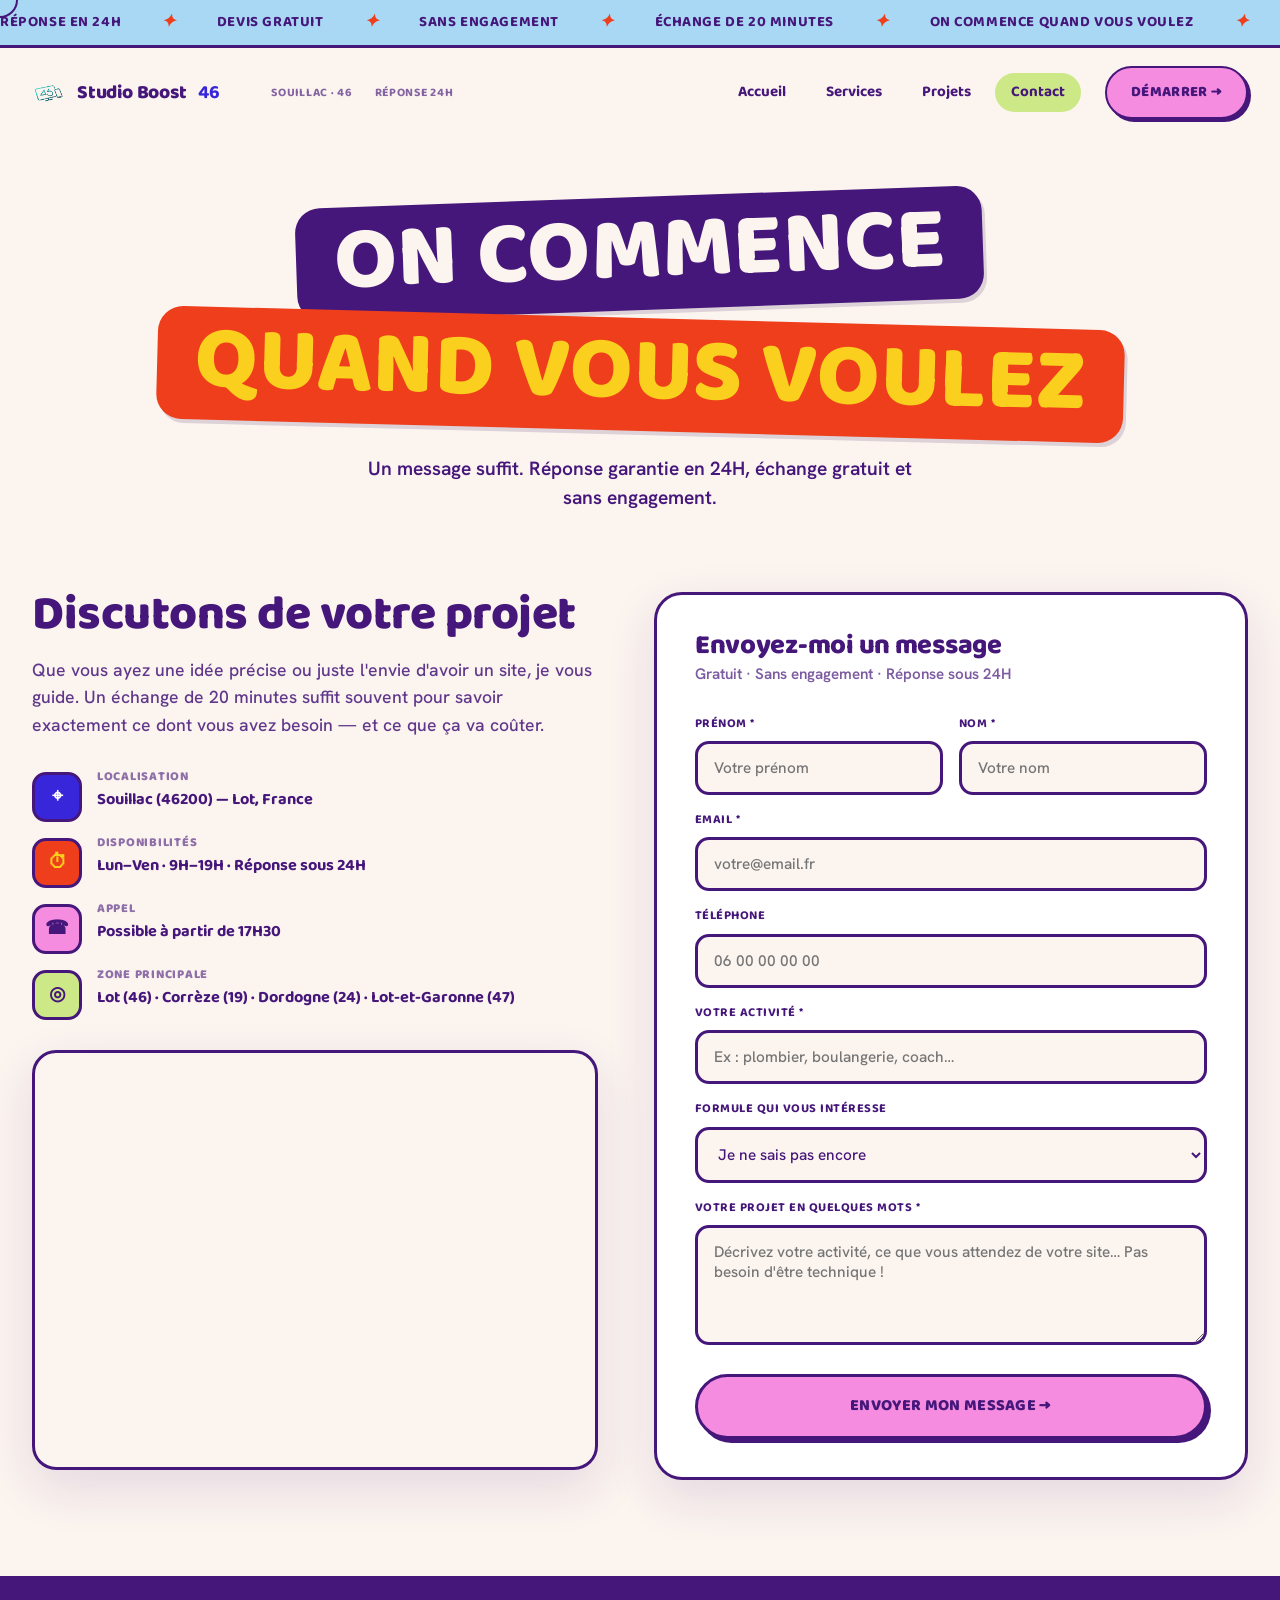
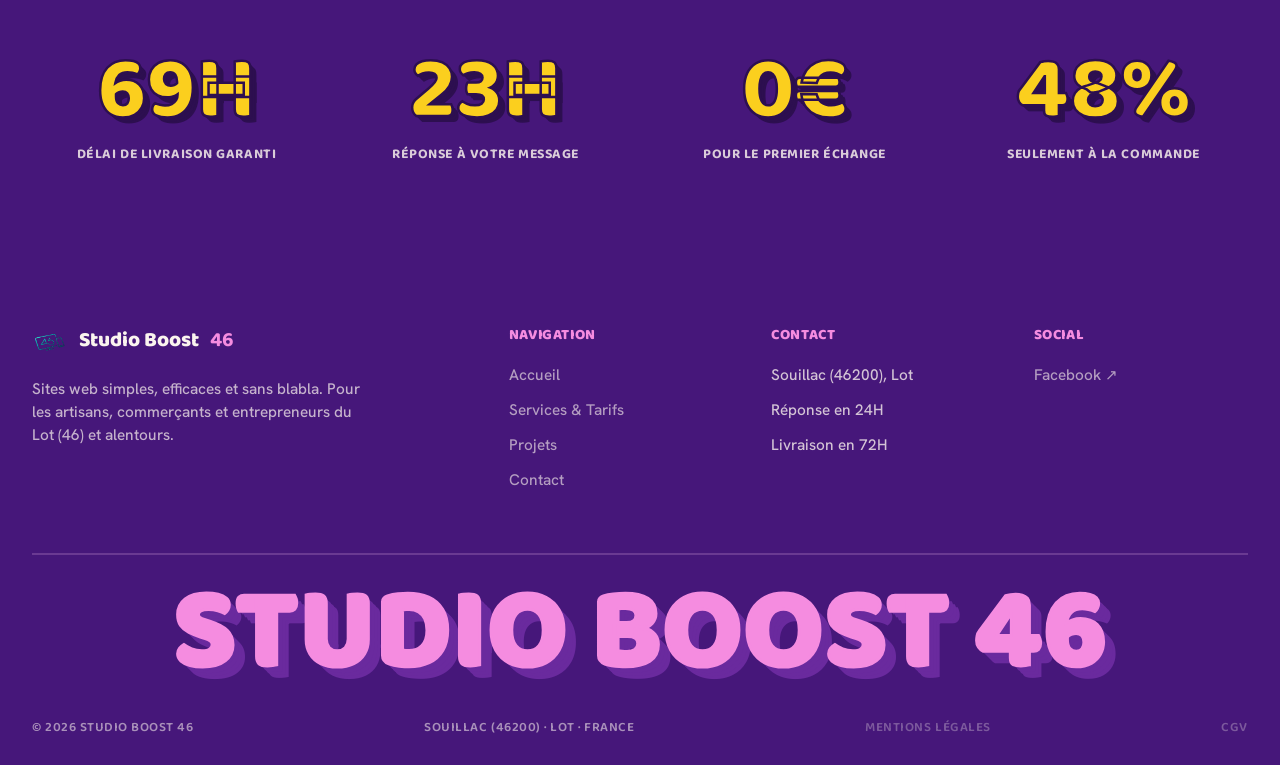
==== commit 731f237a: "Refonte contenu : corrections texte, CGV, BoxFitGym, Facebook, mobile - Point 4 "Une personne pas un" ====
--- a/contact.html
+++ b/contact.html
@@ -119,11 +119,11 @@
       </div>
       <div class="footer__col"><h5>Navigation</h5><ul><li><a href="index.html">Accueil</a></li><li><a href="services.html">Services & Tarifs</a></li><li><a href="projets.html">Projets</a></li><li><a href="contact.html">Contact</a></li></ul></div>
       <div class="footer__col"><h5>Contact</h5><ul><li>Souillac (46200), Lot</li><li>Réponse en 24H</li><li>Livraison en 72H</li></ul></div>
-      <div class="footer__col"><h5>Social</h5><ul><li><a href="#">Instagram ↗</a></li><li><a href="#">LinkedIn ↗</a></li><li><a href="#">Facebook ↗</a></li></ul></div>
+      <div class="footer__col"><h5>Social</h5><ul><li><a href="https://www.facebook.com/share/1CgiLUQ3th/?mibextid=wwXIfr" target="_blank" rel="noopener">Facebook ↗</a></li></ul></div>
     </div>
   </div>
   <div class="footer__giant">STUDIO BOOST 46</div>
-  <div class="container"><div class="footer__bottom"><span>© 2026 Studio Boost 46</span><span>Souillac (46200) · Lot · France</span><span>Designé & développé en 72H</span></div></div>
+  <div class="container"><div class="footer__bottom"><span>© 2026 Studio Boost 46</span><span>Souillac (46200) · Lot · France</span><a href="mentions-legales.html" style="opacity:.55;color:var(--cream)">Mentions légales</a> <a href="cgv.html" style="opacity:.55;color:var(--cream)">CGV</a></div></div>
 </footer>
 
 <script src="script.js"></script>
--- a/style.css
+++ b/style.css
@@ -131,6 +131,9 @@
 .pain__grid{display:grid;grid-template-columns:repeat(3,1fr);gap:26px}
 .pcard{position:relative;border:3px solid var(--ink);border-radius:26px;overflow:hidden;background:#fff;box-shadow:var(--shadow-card);transition:transform .35s var(--pop)}
 .pcard:hover{transform:translateY(-8px) rotate(-1deg)}
+.pcard--imgonly{padding:0;box-shadow:0 20px 60px rgba(70,23,122,.18),0 6px 16px rgba(70,23,122,.10);transition:transform .35s var(--pop),box-shadow .35s var(--pop)}
+.pcard--imgonly img{width:100%;height:auto;display:block}
+.pcard--imgonly:hover{transform:translateY(-10px) scale(1.02) rotate(-1deg);box-shadow:0 30px 80px rgba(70,23,122,.26),0 10px 24px rgba(70,23,122,.14)}
 .pcard__img{aspect-ratio:4/3;overflow:hidden;position:relative}
 .pcard__img img{width:100%;height:100%;object-fit:cover;transition:transform .5s var(--ease-out)}
 .pcard:hover .pcard__img img{transform:scale(1.06)}
@@ -322,8 +325,9 @@
 .footer__col a,.footer__col li{color:var(--cream);opacity:.78;font-size:.96rem;font-weight:500;transition:opacity .25s,color .25s}
 .footer__col a:hover{opacity:1;color:var(--yellow)}
 .footer__bottom{padding:26px 0;display:flex;justify-content:space-between;flex-wrap:wrap;gap:12px;font-family:var(--font-display);font-weight:600;font-size:.82rem;text-transform:uppercase;letter-spacing:.04em;color:var(--cream);opacity:.55}
-.footer__giant{font-family:var(--font-display);font-weight:800;font-size:clamp(5rem,20vw,20rem);line-height:.78;text-align:center;color:var(--pink);-webkit-text-stroke:3px var(--pink);text-shadow:3px 3px 0 #6a2a9e,6px 6px 0 #6a2a9e,9px 9px 0 #6a2a9e,12px 12px 0 #6a2a9e;padding:30px 0 10px;user-select:none;white-space:nowrap}
+.footer__giant{font-family:var(--font-display);font-weight:800;font-size:clamp(3.5rem,9vw,11rem);line-height:.85;text-align:center;color:var(--pink);-webkit-text-stroke:3px var(--pink);text-shadow:3px 3px 0 #6a2a9e,6px 6px 0 #6a2a9e,9px 9px 0 #6a2a9e,12px 12px 0 #6a2a9e;padding:30px 0 10px;user-select:none;overflow:hidden}
 @media (max-width:980px){.footer__grid{grid-template-columns:1fr 1fr}}
+@media (max-width:520px){.footer__grid{grid-template-columns:1fr}}
 
 /* REVEAL */
 .reveal{opacity:0;transform:translateY(36px);transition:opacity .8s var(--ease-out),transform .8s var(--ease-out)}
@@ -331,3 +335,10 @@
 .reveal-d2{transition-delay:.1s}.reveal-d3{transition-delay:.2s}.reveal-d4{transition-delay:.3s}
 
 @media (max-width:1000px){.section{padding:70px 0}.temo{padding:70px 0}.cta{padding:80px 0}.ribbon{margin:30px 0}}
+@media (max-width:480px){.container{padding:0 20px}}
+
+/* MOBILE OVERRIDES */
+@media (max-width:768px){
+  .topbar{display:none}
+  .nav__cta{font-size:.8rem;padding:10px 16px}
+}
